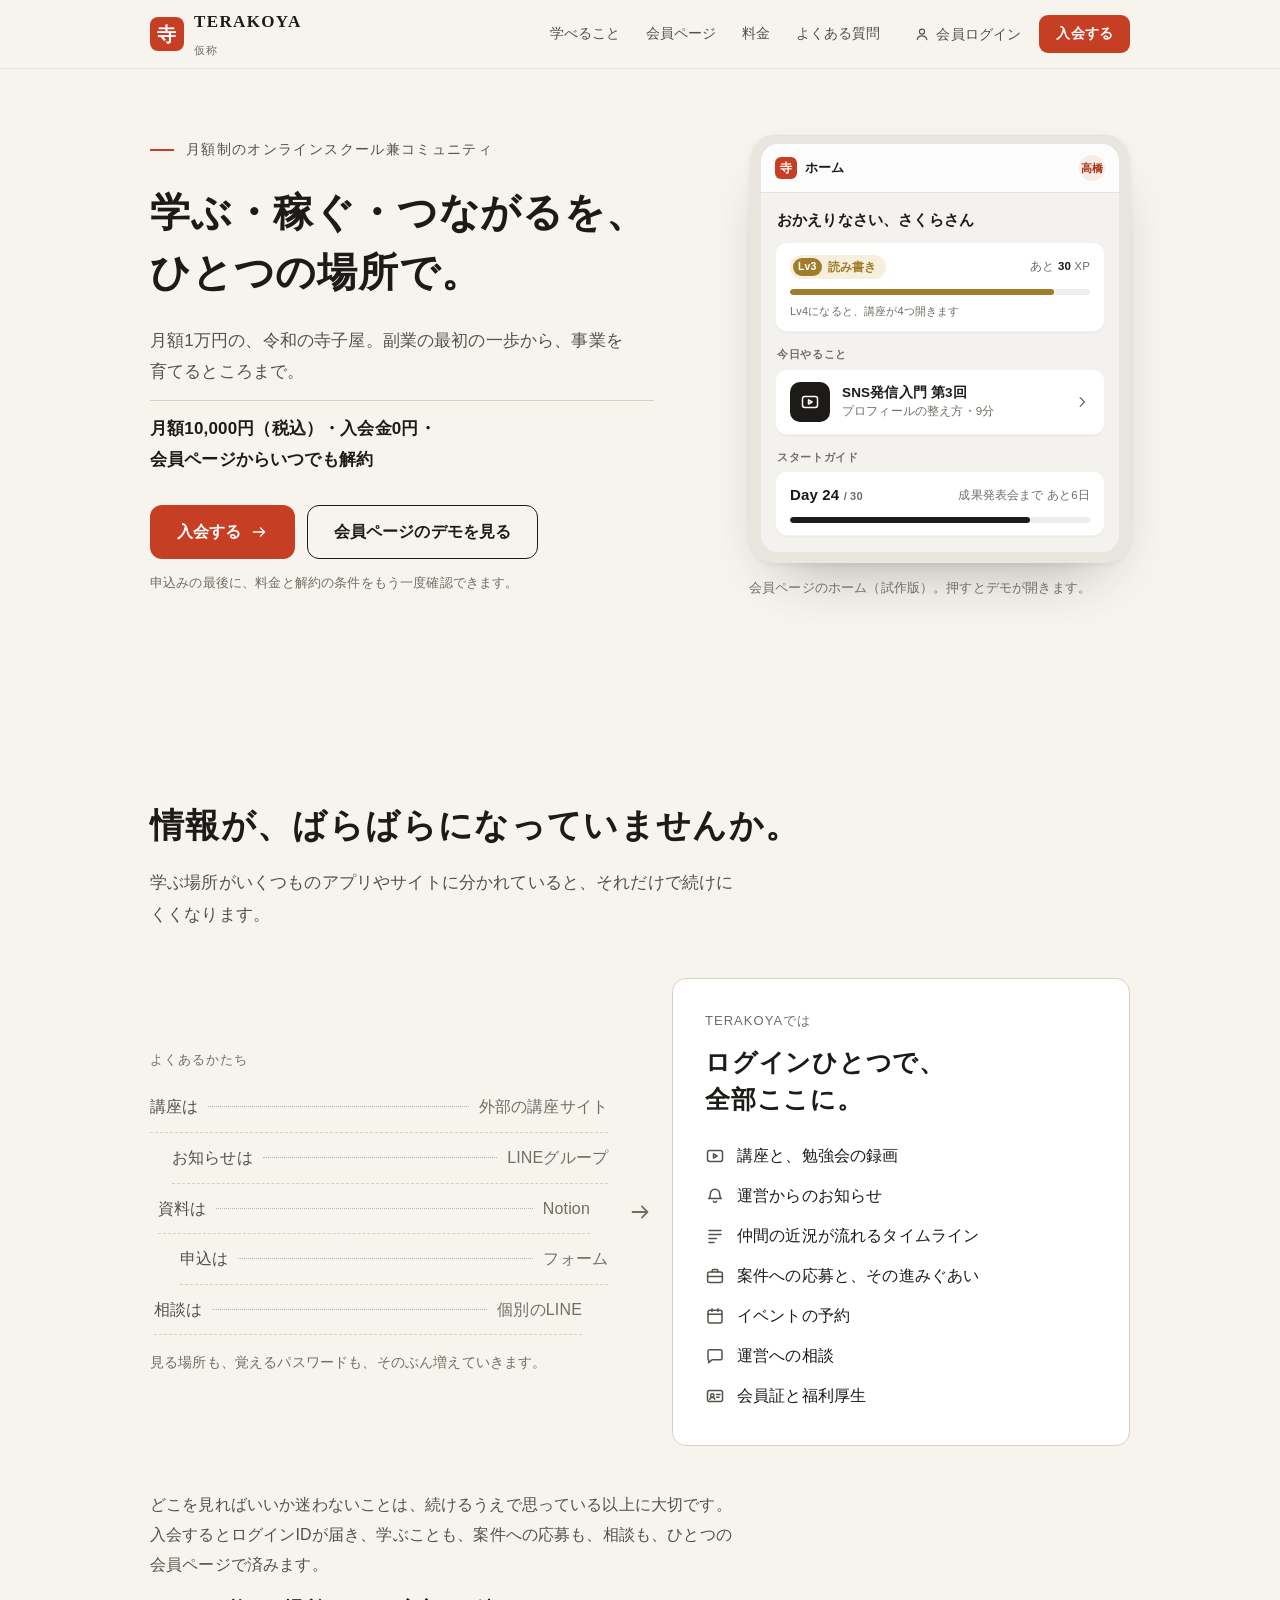
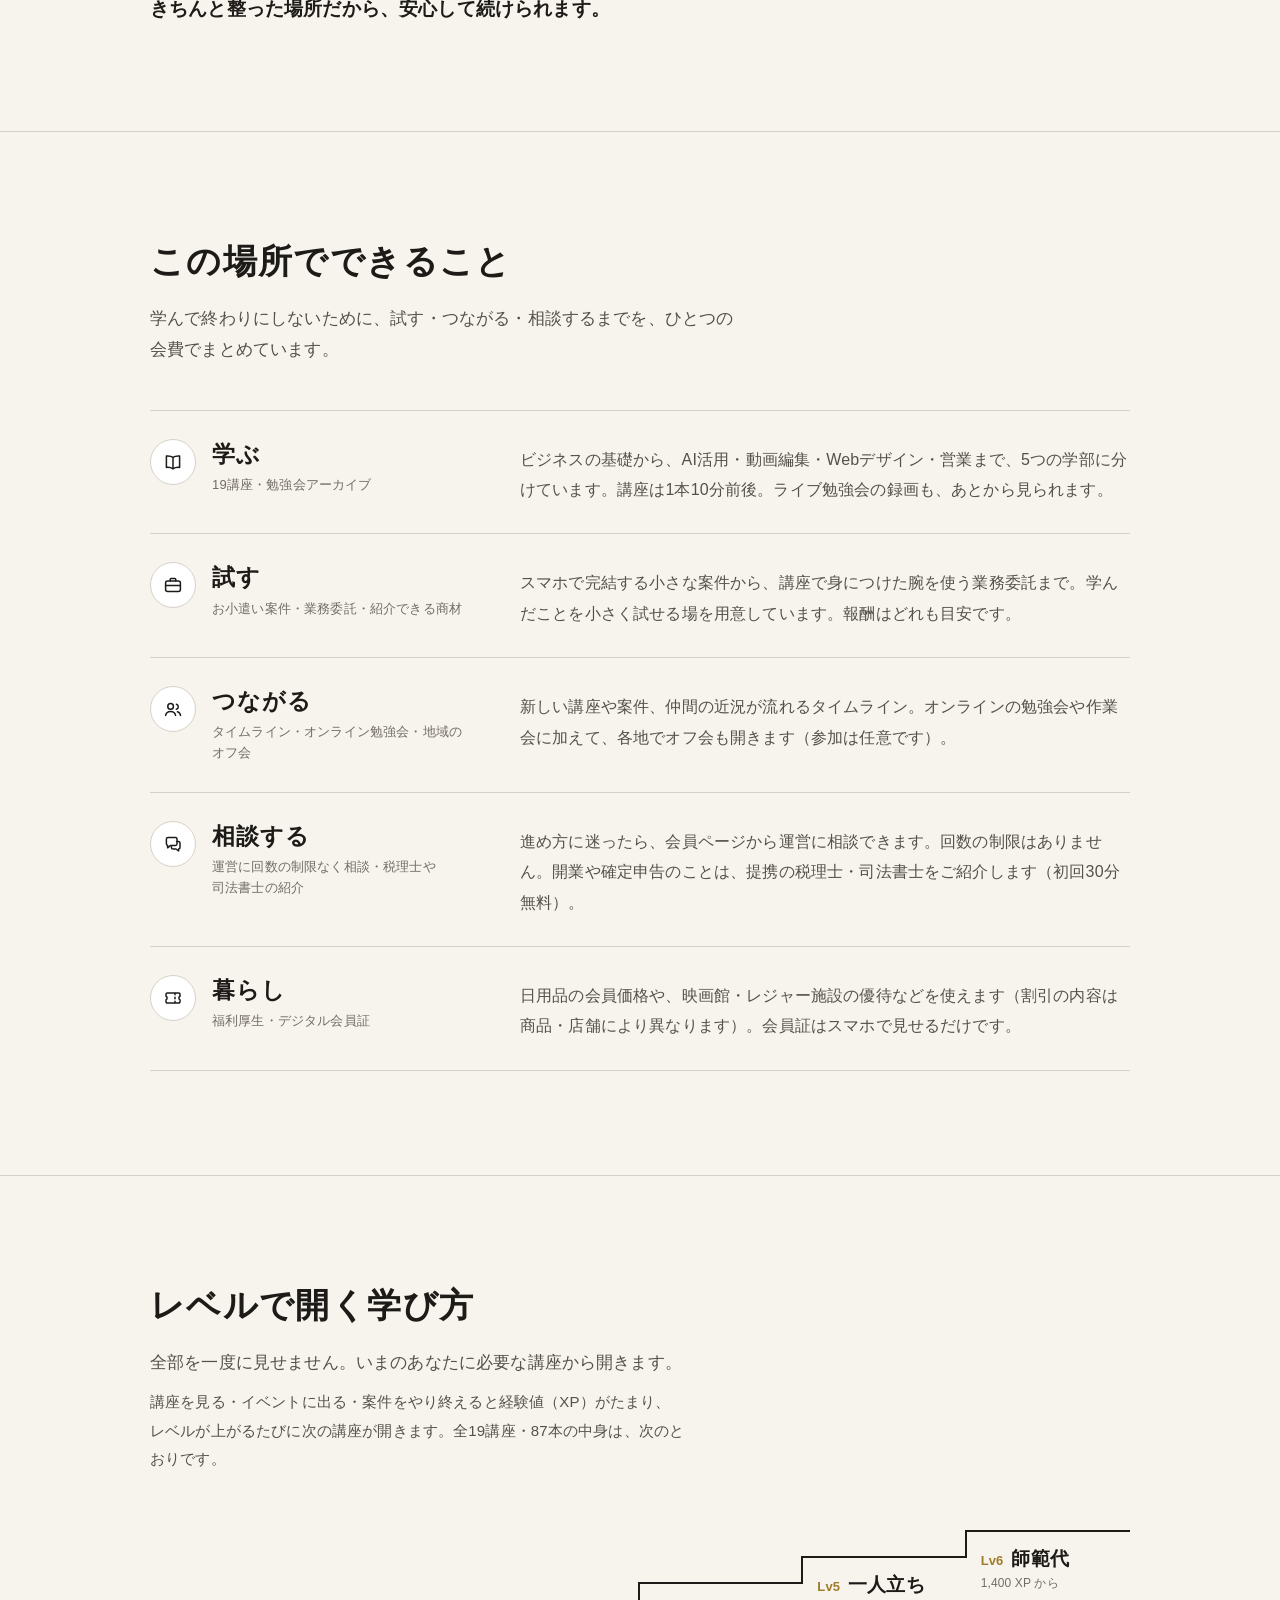
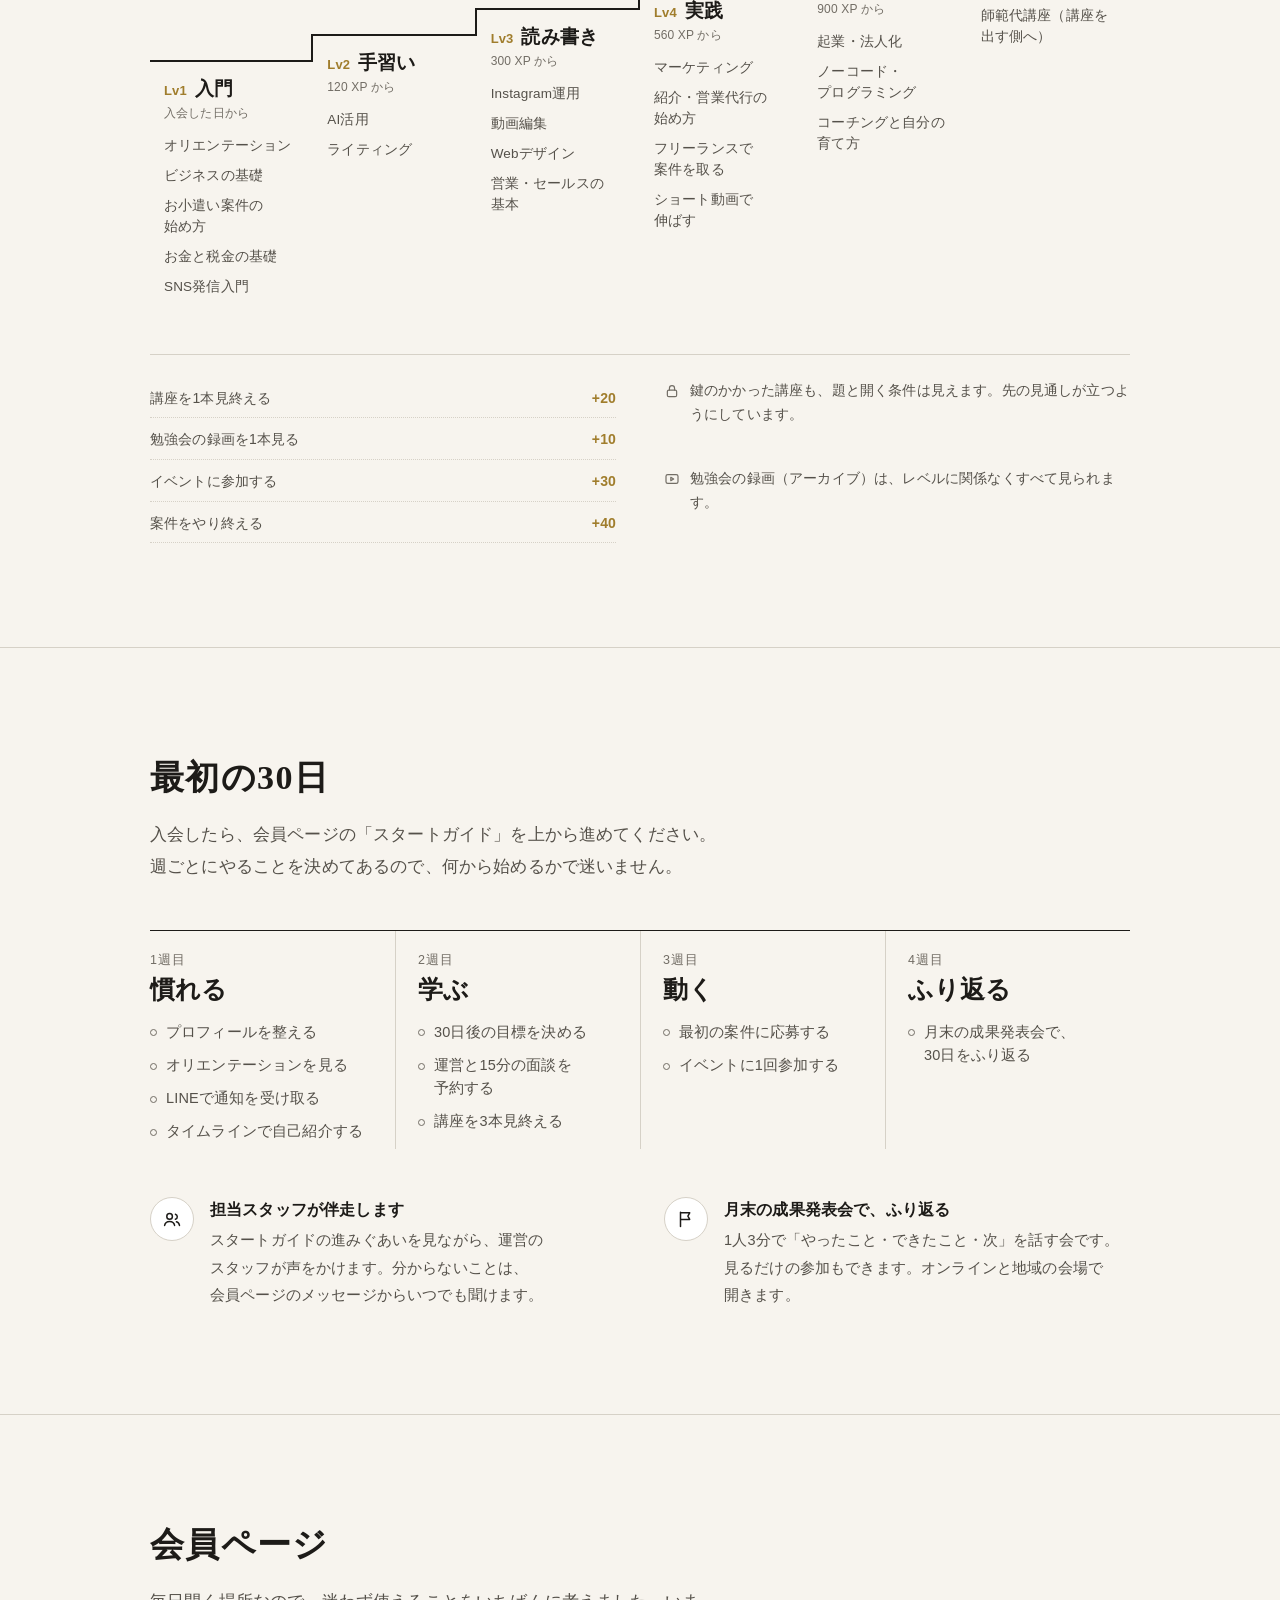
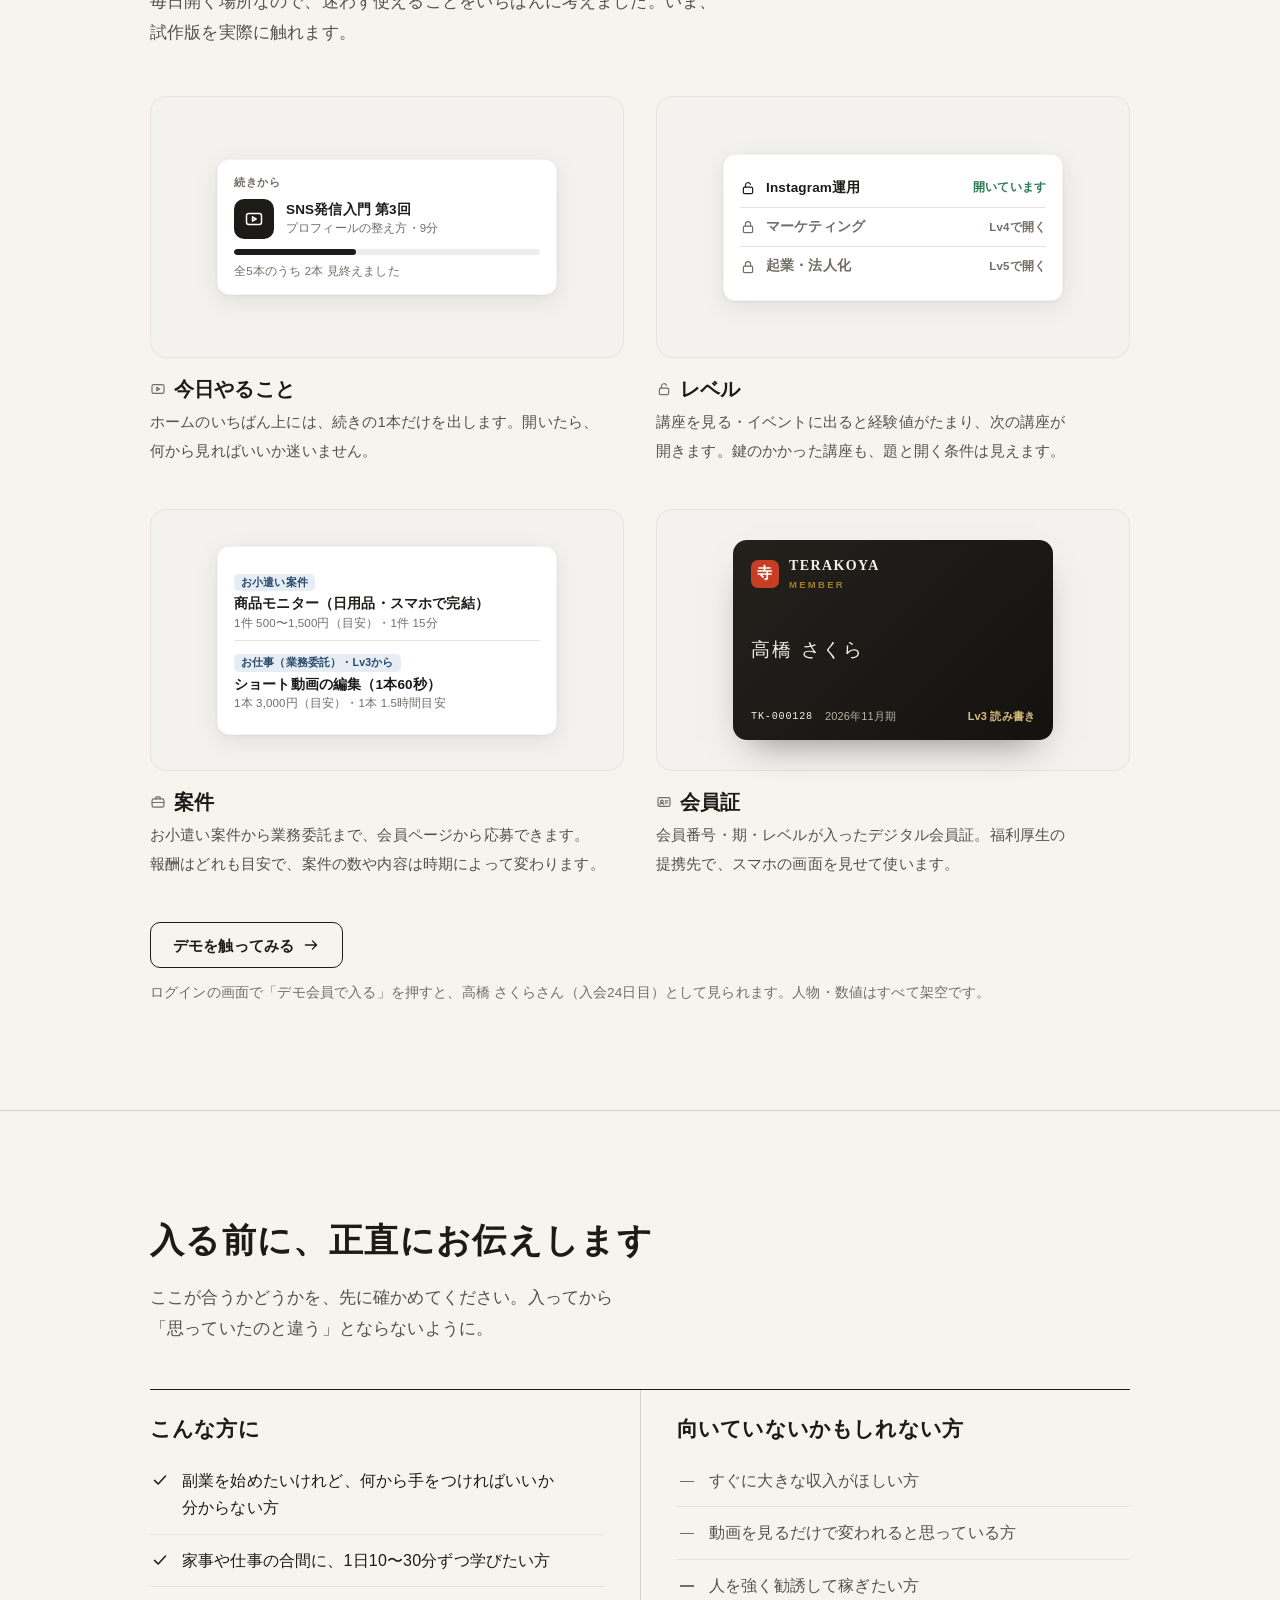
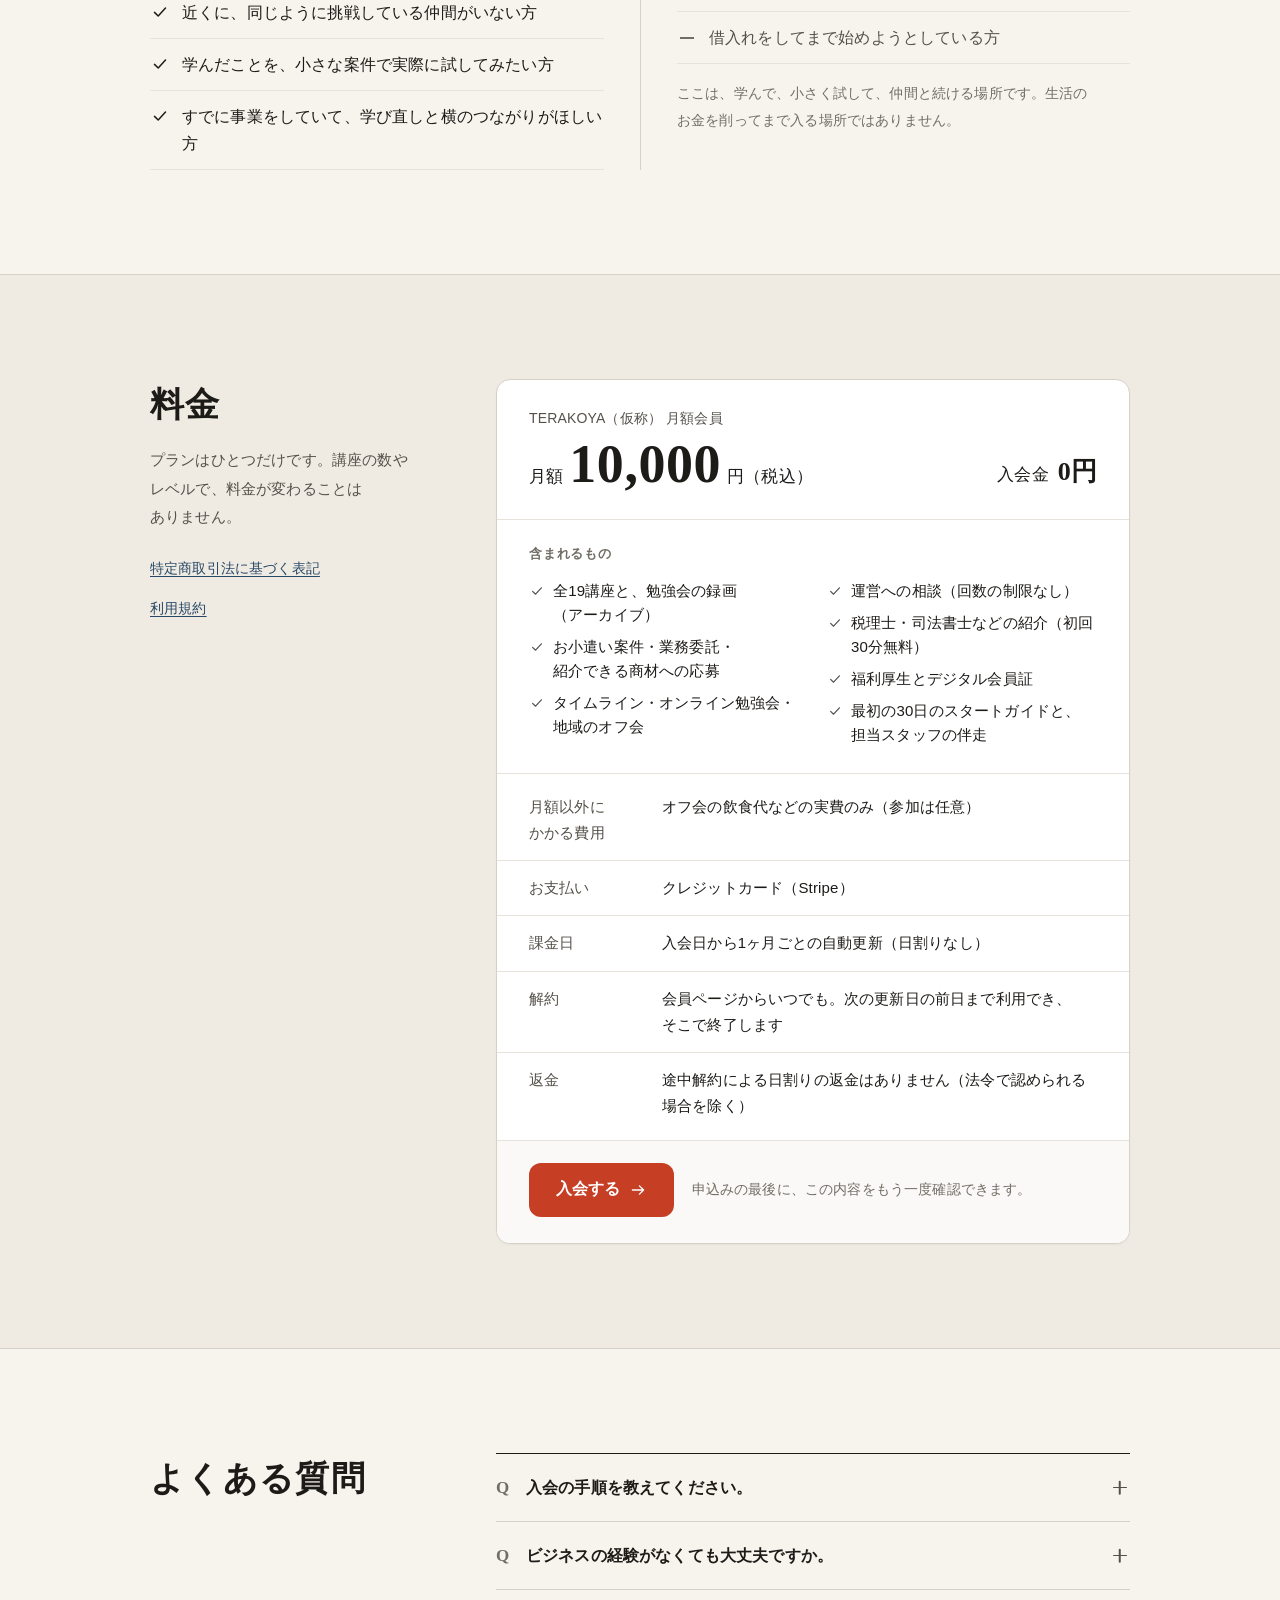
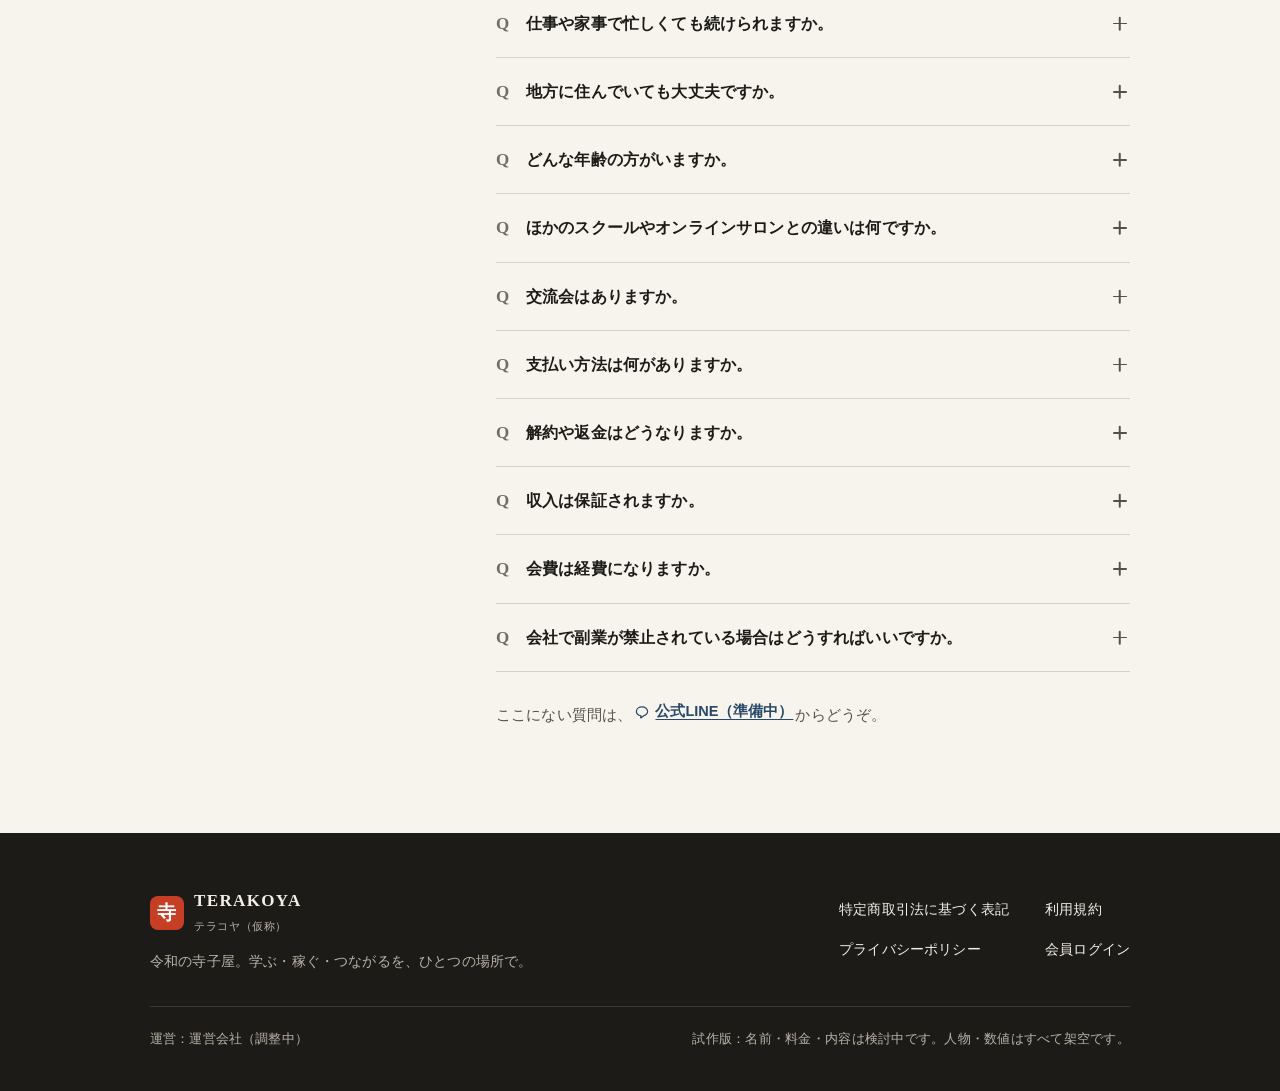
==== index.html @ 26466e77 "TERAKOYA（仮称）の公開サイトと会員ページの試作を追加 Co-Authored-By: Claude Opus 5.5 <noreply@anthropic.com>" ====
<!doctype html>
<html lang="ja">
<head>
<meta charset="utf-8">
<meta name="viewport" content="width=device-width,initial-scale=1,viewport-fit=cover">
<title>TERAKOYA（仮称）｜学ぶ・稼ぐ・つながるを、ひとつの場所で。</title>
<meta name="description" content="月額10,000円（税込）・入会金0円の、令和の寺子屋。講座・案件・イベント・運営への相談を、ひとつの会員ページで。（試作版）">
<meta name="robots" content="noindex,nofollow">
<meta name="theme-color" content="#f7f4ee">
<link rel="icon" href="assets/img/favicon.svg" type="image/svg+xml">
<link rel="stylesheet" href="assets/css/tokens.css?v=20260923180545">
<link rel="stylesheet" href="assets/css/site.css?v=20260923180545">
</head>
<body class="site">
<div id="site"></div>
<noscript><p style="padding:24px">このページを表示するには JavaScript を有効にしてください。</p></noscript>

<script src="assets/js/data.js?v=20260923180545"></script>
<script src="assets/js/ui.js?v=20260923180545"></script>
<script src="assets/js/store.js?v=20260923180545"></script>
<script src="assets/js/site.js?v=20260923180545"></script>
</body>
</html>
---- assets/css/tokens.css ----
/* ============================================================
   色・文字・角丸・影（公開サイトと会員ページで共通）
   ここを変えると全画面が変わる。
   ------------------------------------------------------------
   配色の考え方
   - 墨（--ink）と生成り（--paper）を地にして、朱（--accent）を1色だけ差す。
     寺子屋の「墨と朱筆」から取った。朱は「押せるもの」「いま進むところ」だけに使う。
   - 藍（--indigo）は情報の色。お知らせ・リンク・運営からの連絡に使う。
   - 緑（--ok）は「できた」、黄土（--warn）は「気をつけて」。この2つは意味でしか使わない。
   ============================================================ */
:root {
  /* 地 */
  --paper: #f7f4ee;        /* 公開サイトの地（生成り） */
  --bg: #f3f2ef;           /* 会員ページの地（薄い灰） */
  --surface: #ffffff;
  --surface-2: #faf9f7;

  /* 文字 */
  --ink: #1d1b18;
  --ink-2: #55514a;
  --ink-3: #726d65;       /* 白地・灰地のどちらでも 4.5:1 以上 */
  --ink-inv: #ffffff;

  /* 罫 */
  --line: #e7e3dc;
  --line-2: #d6d1c7;

  /* 差し色 */
  --accent: #c63f25;       /* 朱 */
  --accent-ink: #a8321b;   /* 朱の文字用（白地で 4.5:1 以上） */
  --accent-weak: #fbebe6;
  --indigo: #274868;       /* 藍 */
  --indigo-weak: #e7edf4;
  --ok: #2c7a53;
  --ok-weak: #e4f1ea;
  --warn: #9a6512;
  --warn-weak: #fbf0d9;
  --gold: #a07d2c;         /* レベル章・会員証の箔（線や面に使う） */
  --gold-ink: #7d6120;     /* 金の文字用（白地・淡い金地で 4.5:1 以上） */
  --gold-weak: #f6efdc;

  /* 濃色の面（会員証・公開サイトの帯） */
  --deep: #1d1b18;
  --on-deep: #f4efe6;
  --on-deep-muted: #b9b2a6;

  /* 文字 */
  --font-sans: -apple-system, BlinkMacSystemFont, "Hiragino Sans", "Hiragino Kaku Gothic ProN",
    "Noto Sans JP", "Yu Gothic UI", "YuGothic", "Meiryo", sans-serif;
  --font-serif: "Hiragino Mincho ProN", "Yu Mincho", "YuMincho", "Noto Serif JP", "BIZ UDPMincho", serif;
  --font-num: "SF Pro Display", -apple-system, "Helvetica Neue", "Segoe UI", sans-serif;
  --font-mono: ui-monospace, "SF Mono", Menlo, Consolas, monospace;

  /* 形 */
  --r-s: 8px;
  --r: 12px;
  --r-l: 16px;
  --shadow-1: 0 1px 2px rgba(29, 27, 24, .05);
  --shadow-2: 0 6px 24px rgba(29, 27, 24, .08), 0 1px 3px rgba(29, 27, 24, .06);
  --shadow-3: 0 18px 48px rgba(29, 27, 24, .18);

  --ease: cubic-bezier(.2, .7, .2, 1);
}

*, *::before, *::after { box-sizing: border-box; }
html { -webkit-text-size-adjust: 100%; text-size-adjust: 100%; }
body {
  margin: 0;
  font-family: var(--font-sans);
  color: var(--ink);
  line-height: 1.75;
  font-feature-settings: "palt" 0;
  -webkit-font-smoothing: antialiased;
}
img, svg { max-width: 100%; }
a { color: inherit; }
button, input, select, textarea { font: inherit; color: inherit; }
button { cursor: pointer; }
h1, h2, h3, h4, p, ul, ol, figure { margin: 0; }
ul, ol { padding: 0; list-style: none; }
table { border-collapse: collapse; }
:focus-visible { outline: 2px solid var(--accent); outline-offset: 2px; border-radius: 4px; }

.num { font-family: var(--font-num); font-variant-numeric: tabular-nums; letter-spacing: .01em; }
.mono { font-family: var(--font-mono); font-size: .92em; }
.serif { font-family: var(--font-serif); }
.sr-only { position: absolute; width: 1px; height: 1px; overflow: hidden; clip: rect(0 0 0 0); white-space: nowrap; }

/* 線だけの記号（ui.js の icon()） */
.ico { width: 20px; height: 20px; flex: none; display: inline-block; vertical-align: middle; }
.ico-s { width: 16px; height: 16px; }
.ico-l { width: 24px; height: 24px; }

/* 試作版の注記（全画面共通・本番では外す） */
.proto-note {
  font-size: 11px; letter-spacing: .04em; color: var(--ink-3);
}

/* ---------- 公開サイトと会員ページの両方で使う部品 ---------- */
/* 屋号の判子（ui.js の brandmark()） */
.brandmark { display: inline-flex; align-items: center; gap: 10px; color: var(--ink); }
.brandmark__seal {
  width: 34px; height: 34px; border-radius: 8px; background: var(--accent); color: #fff;
  display: grid; place-items: center; font-family: var(--font-serif); font-size: 19px; font-weight: 700;
  flex: none;
}
.brandmark__name { font-family: var(--font-serif); font-size: 17px; font-weight: 700; letter-spacing: .08em; line-height: 1.1; }
.brandmark__sub { display: block; font-family: var(--font-sans); font-size: 10.5px; font-weight: 500; letter-spacing: .06em; color: var(--ink-3); margin-top: 3px; }

/* 一言の知らせ（ui.js の toast()）。幅は画面いっぱいまで使い、短い文は真ん中に */
#toast { position: fixed; left: 16px; right: 16px; bottom: 28px; z-index: 200; display: flex; flex-direction: column; gap: 8px; align-items: center; pointer-events: none; }
.toast { background: var(--ink); color: #fff; padding: 11px 18px; border-radius: 12px; font-size: 14px; font-weight: 600; line-height: 1.6; box-shadow: 0 6px 24px rgba(29, 27, 24, .18); max-width: 520px; text-align: center; animation: toastin .25s cubic-bezier(.2, .7, .2, 1); }
.toast.is-ok::before { content: "✓ "; color: #8fd6ae; }
@keyframes toastin { from { opacity: 0; transform: translateY(8px); } }
---- assets/css/site.css ----
/* ============================================================
   公開サイト（読んでもらう「紙の資料」）
   ------------------------------------------------------------
   - 生成りの地に墨の文字。見出しは明朝、本文はゴシック。区切りは罫線と余白。
   - 朱は「入会する」と、ごく小さな印だけ。
   - 会員ページの部品（app.css）は読み込まない。ここは body.site と .site-* で閉じる。
   ============================================================ */

body.site {
  /* 公開サイトだけで使う色（tokens.css にない中間の色は、ここに名前を付けて持つ） */
  --site-paper-2: #f0ebe2;                    /* 料金の区切りだけ、少し濃い紙にする */
  --site-head-bg: rgba(247, 244, 238, .94);   /* 貼り付くヘッダー（--paper を少し透かす） */
  --site-wash: rgba(29, 27, 24, .05);         /* 押せるものに触れたときの薄い墨 */
  --site-frame: #e9e6e0;                      /* 会員ページの見本の外枠 */
  --site-ink-hover: #000;
  --site-placeholder: #b3ada3;
  --site-err-bg: #fffaf8;
  --site-card-1: #24211d;                     /* 会員証の見本（--deep の濃淡） */
  --site-card-2: #14120f;
  --site-gold-on-deep: #d9bf7f;
  --site-ok-on-deep: #8fd6ae;
  background: var(--paper); color: var(--ink);
  font-size: 16px; line-height: 1.9; letter-spacing: .01em;
}
body.site ::selection { background: var(--accent-weak); color: var(--ink); }
.site-main:focus { outline: none; }
.site-wrap { max-width: 1028px; margin: 0 auto; padding: 0 24px; }
.site-nb { display: inline-block; }
.site-h1, .site-h2, .site-sec__lead, .site-hero__lead, .site-pillar__sub, .site-step__list li, .site-week__list li,
.site-plan__inc li, .site-fig__txt, .site-fit__list li, .site-faq__s, .site-ba__big, .site-duo__txt, .site-why__close,
.site-join__lead, .site-doc__ttl, .site-hero__fine, .site-kv th, .site-kv td, .site-join__plan span, .site-join__notice,
.site-duo__ttl, .site-plan__foot p, .site-portal__foot p, .site-fit__note, .site-join__ttl, .site-idbox__mail span,
.site-refbar span { word-break: auto-phrase; overflow-wrap: anywhere; }
@media (max-width: 640px) {
  body.site { font-size: 15px; }
  .site-wrap { padding: 0 20px; }
}

/* 屋号の判子と一言の知らせ（toast）は tokens.css にある */

/* ---------- ボタンとリンク ---------- */
.site-btn {
  display: inline-flex; align-items: center; justify-content: center; gap: 8px;
  min-height: 46px; padding: 0 22px; border-radius: 10px; border: 1px solid transparent;
  font-size: 15px; font-weight: 700; line-height: 1.4; text-decoration: none; white-space: nowrap;
  transition: background .15s, border-color .15s, color .15s;
}
.site-btn:active { transform: translateY(1px); }
.site-btn--primary { background: var(--accent); color: var(--ink-inv); }
.site-btn--primary:hover { background: var(--accent-ink); }
.site-btn--ink { background: var(--ink); color: var(--ink-inv); }
.site-btn--ink:hover { background: var(--site-ink-hover); }
.site-btn--ghost { background: transparent; border-color: var(--ink); color: var(--ink); }
.site-btn--ghost:hover { background: var(--site-wash); }
.site-btn--s { min-height: 38px; padding: 0 16px; font-size: 14px; border-radius: 9px; }
.site-btn--l { min-height: 54px; padding: 0 26px; font-size: 16px; border-radius: 12px; }
.site-btn--block { width: 100%; }
.site-btn--wrap { white-space: normal; text-align: center; padding-top: 12px; padding-bottom: 12px; }
/* 確定ボタン：狭い画面では括弧の前で改行し、括弧の中を少し小さく */
.site-btn--confirm { flex-wrap: wrap; column-gap: 0; row-gap: 0; }
.site-btn__sub { display: inline-block; }
@media (max-width: 640px) { .site-btn--confirm .site-btn__sub { display: block; width: 100%; font-size: 13.5px; font-weight: 600; } }
.site-btn[disabled] { opacity: .8; cursor: progress; }
.site-btn .ico { width: 18px; height: 18px; }
.site-link { color: var(--indigo); text-decoration: underline; text-underline-offset: 3px; text-decoration-thickness: 1px; }
.site-link:hover { text-decoration-thickness: 2px; }
.site-textbtn {
  display: inline-flex; align-items: center; gap: 5px; border: 0; background: none; padding: 2px 2px;
  color: var(--indigo); font-size: inherit; font-weight: 600; text-decoration: underline; text-underline-offset: 3px; text-decoration-thickness: 1px;
}
.site-textbtn:hover { text-decoration-thickness: 2px; }

/* ---------- ヘッダー ---------- */
.site-head {
  position: sticky; top: 0; z-index: 50;
  background: var(--site-head-bg); border-bottom: 1px solid var(--line);
  -webkit-backdrop-filter: saturate(1.2) blur(10px); backdrop-filter: saturate(1.2) blur(10px);
}
.site-head__in { display: flex; align-items: center; gap: 16px; height: 68px; }
.site-head__brand { text-decoration: none; flex: none; }
.site-nav { display: flex; gap: 2px; margin-left: auto; }
.site-nav button {
  border: 0; background: none; padding: 8px 12px; border-radius: 8px;
  font-size: 14px; color: var(--ink-2); line-height: 1.4;
}
.site-nav button:hover { color: var(--ink); background: var(--site-wash); }
.site-head__act { display: flex; align-items: center; gap: 12px; }
/* 申込みの画面では、ページの中の朱のボタンと並ばないよう隠す */
body.site[data-route="join"] .site-head__cta { display: none; }
.site-head__login {
  display: inline-flex; align-items: center; gap: 6px; padding: 8px 6px;
  font-size: 14px; color: var(--ink-2); text-decoration: none;
}
.site-head__login:hover { color: var(--ink); text-decoration: underline; text-underline-offset: 3px; }
.site-head__menu {
  display: none; width: 40px; height: 40px; border: 0; border-radius: 10px; background: none;
  place-items: center; color: var(--ink);
}
.site-head__menu:hover { background: var(--site-wash); }
.site-menu { border-top: 1px solid var(--line); background: var(--paper); }
.site-menu__nav { display: grid; padding: 6px 0 14px; }
.site-menu__nav button, .site-menu__nav a {
  display: flex; align-items: center; justify-content: space-between; gap: 12px;
  padding: 14px 2px; border: 0; border-bottom: 1px solid var(--line); background: none;
  font-size: 15px; font-weight: 600; color: var(--ink); text-decoration: none; text-align: left;
}
.site-menu__nav a span { display: inline-flex; align-items: center; gap: 8px; }
.site-menu__nav .chev { width: 16px; height: 16px; color: var(--ink-3); }
@media (max-width: 900px) {
  .site-nav, .site-head__login { display: none; }
  .site-head__act { margin-left: auto; gap: 4px; }
  .site-head__menu { display: inline-grid; }
  .site-head__in { height: 58px; }
}
@media (min-width: 901px) { .site-menu { display: none !important; } }
/* 幅の狭い端末（320px 前後）でもヘッダーを1行に収める */
@media (max-width: 360px) {
  .site-head__in { gap: 8px; }
  .site-head .site-btn--s { padding: 0 12px; }
  body.site .site-head .brandmark { gap: 8px; }
}

/* 紹介リンクから来た人への控えめな知らせ */
.site-refbar { background: var(--indigo-weak); color: var(--indigo); font-size: 13.5px; line-height: 1.6; }
.site-refbar .site-wrap { display: flex; align-items: center; gap: 8px; padding-top: 9px; padding-bottom: 9px; }
.site-refbar b { font-weight: 700; }
@media (max-width: 640px) { .site-refbar { font-size: 12.5px; } .site-refbar .site-wrap { gap: 6px; } }

/* ---------- 区切り（章） ---------- */
.site-sec { padding: 104px 0; scroll-margin-top: 68px; }
.site-sec + .site-sec { border-top: 1px solid var(--line-2); }
.site-sec--desk { background: var(--site-paper-2); }
.site-h2 {
  font-family: var(--font-serif); font-weight: 600; font-size: clamp(23px, 5.4vw, 34px);
  line-height: 1.5; letter-spacing: .04em;
}
.site-sec__lead { margin-top: 16px; max-width: 36em; color: var(--ink-2); font-size: 16.5px; }
.site-sec__lead--2 { margin-top: 10px; font-size: 15px; }
@media (max-width: 900px) { .site-sec { scroll-margin-top: 58px; } }
@media (max-width: 640px) {
  .site-sec { padding: 68px 0; }
  .site-sec__lead { font-size: 15.5px; }
  .site-sec__lead--2 { font-size: 14.5px; }
}

/* 見出しを左、中身を右に置く区切り（料金・よくある質問） */
.site-split { display: grid; grid-template-columns: minmax(0, 290px) minmax(0, 1fr); gap: 56px; align-items: start; }
.site-split__head { position: sticky; top: 100px; }
.site-split__head .site-sec__lead { font-size: 15px; }
.site-split__links { display: flex; flex-direction: column; align-items: flex-start; gap: 0; margin-top: 16px; font-size: 14px; }
.site-split__links a, .site-doc__others a { display: inline-flex; align-items: center; min-height: 40px; }
@media (max-width: 860px) {
  .site-split { grid-template-columns: minmax(0, 1fr); gap: 28px; }
  .site-split__head { position: static; }
  .site-split__links { flex-direction: row; flex-wrap: wrap; gap: 0 18px; margin-top: 8px; }
}

/* ---------- 最初の画面 ---------- */
.site-hero { padding: 64px 0 96px; }
.site-hero__grid { display: grid; grid-template-columns: minmax(0, 1.2fr) minmax(0, 1fr); gap: 56px; align-items: center; }
.site-hero__eyebrow { display: flex; align-items: center; gap: 12px; font-size: 13.5px; letter-spacing: .1em; color: var(--ink-2); }
.site-hero__eyebrow::before { content: ""; width: 24px; height: 2px; background: var(--accent); flex: none; }
.site-h1 {
  margin-top: 20px; font-family: var(--font-serif); font-weight: 600;
  font-size: clamp(22px, 6.8vw, 40px); line-height: 1.5; letter-spacing: .02em;
}
.site-hero__lead, .site-hero__cond { font-size: 17px; line-height: 1.85; max-width: 31em; }
.site-hero__lead { margin-top: 22px; color: var(--ink-2); }
.site-hero__cond { margin-top: 12px; color: var(--ink); font-weight: 600; padding-top: 12px; border-top: 1px solid var(--line-2); }
.site-hero__cta { display: flex; flex-wrap: wrap; gap: 12px; margin-top: 30px; }
.site-hero__fine { margin-top: 12px; font-size: 13px; color: var(--ink-3); }
.site-hero__fig { margin: 0; }
.site-hero__fig figcaption { margin-top: 14px; font-size: 12.5px; color: var(--ink-3); text-align: center; }
@media (min-width: 901px) and (max-width: 1100px) { .site-h1 { font-size: 3.9vw; } }
@media (max-width: 900px) {
  .site-hero { padding: 40px 0 72px; }
  .site-hero__grid { grid-template-columns: minmax(0, 1fr); gap: 48px; }
  .site-hero__fig { max-width: 380px; width: 100%; margin: 0 auto; }
}
@media (max-width: 640px) {
  .site-hero__lead, .site-hero__cond { font-size: 15.5px; }
  .site-hero__cta .site-btn { flex: 1 1 auto; }
}

/* 会員ページのホームの見本（画像ではなく部品で組む） */
.site-mock {
  display: block; max-width: 380px; margin-left: auto; padding: 10px; border-radius: 26px;
  background: var(--site-frame); color: var(--ink); text-decoration: none;
  box-shadow: inset 0 1px 0 rgba(255, 255, 255, .7), 0 30px 60px -32px rgba(29, 27, 24, .4), 0 2px 6px rgba(29, 27, 24, .06);
}
.site-mock:focus-visible { outline-offset: 4px; border-radius: 26px; }
.site-mock__screen { background: var(--bg); border-radius: 18px; overflow: hidden; border: 1px solid rgba(29, 27, 24, .06); }
.site-mock__top {
  display: flex; align-items: center; gap: 8px; padding: 11px 14px;
  background: rgba(255, 255, 255, .8); border-bottom: 1px solid var(--line);
  font-size: 13px; font-weight: 700; line-height: 1.4;
}
.site-mock__seal { width: 22px; height: 22px; border-radius: 6px; background: var(--accent); color: var(--ink-inv); display: grid; place-items: center; font-family: var(--font-serif); font-size: 12px; }
.site-mock__av { margin-left: auto; width: 26px; height: 26px; border-radius: 50%; background: var(--accent-weak); color: var(--accent-ink); display: grid; place-items: center; font-size: 10.5px; }
.site-mock__body { display: grid; gap: 10px; padding: 14px 14px 16px; line-height: 1.5; }
.site-mock__hello { font-size: 15px; font-weight: 800; margin: 2px 2px 0; }
.site-mock__card { background: var(--surface); border-radius: 12px; padding: 12px 14px; border: 1px solid rgba(29, 27, 24, .05); box-shadow: var(--shadow-1); }
.site-mock__row { display: flex; align-items: center; justify-content: space-between; gap: 8px; font-size: 11.5px; color: var(--ink-3); }
.site-mock__row b { color: var(--ink); }
.site-mock__lv { display: inline-flex; align-items: center; gap: 6px; height: 24px; padding: 0 10px 0 3px; border-radius: 12px; background: var(--gold-weak); color: var(--gold); font-size: 12px; font-weight: 800; }
.site-mock__lv b { display: inline-grid; place-items: center; min-width: 20px; height: 18px; padding: 0 5px; border-radius: 9px; background: var(--gold); color: var(--ink-inv); font-size: 10.5px; font-family: var(--font-num); }
.site-mock__meter, .site-ui__meter { height: 6px; border-radius: 3px; background: rgba(29, 27, 24, .08); overflow: hidden; margin-top: 10px; }
.site-mock__meter i, .site-ui__meter i { display: block; width: 0; height: 100%; border-radius: 3px; background: var(--gold); transition: width 1.1s var(--ease); }
.site-mock__meter--ink i, .site-ui__meter i { background: var(--ink); }
.site-mock__hint { margin-top: 8px; font-size: 11px; color: var(--ink-3); }
.site-mock__k { font-size: 11px; font-weight: 700; color: var(--ink-3); letter-spacing: .06em; margin: 4px 2px -4px; }
.site-mock__today { display: flex; align-items: center; gap: 12px; }
.site-mock__today .chev { width: 16px; height: 16px; color: var(--ink-3); margin-left: auto; }
.site-mock__play, .site-ui__play { width: 40px; height: 40px; border-radius: 10px; background: var(--ink); color: var(--ink-inv); display: grid; place-items: center; flex: none; }
.site-mock__t, .site-ui__t { min-width: 0; }
.site-mock__t b, .site-ui__t b { display: block; font-size: 13.5px; }
.site-mock__t small, .site-ui__t small { display: block; font-size: 11.5px; color: var(--ink-3); }
.site-mock__day { font-family: var(--font-num); font-size: 15px; }
.site-mock__day small { font-size: 11px; color: var(--ink-3); font-weight: 600; }

/* ---------- 情報がばらばら → ひとつに ---------- */
.site-ba { display: grid; grid-template-columns: minmax(0, 1fr) 64px minmax(0, 1fr); align-items: center; margin-top: 48px; }
.site-ba__k { font-size: 13px; letter-spacing: .08em; color: var(--ink-3); margin-bottom: 10px; }
.site-ba__list li {
  display: flex; align-items: baseline; gap: 10px; padding: 12px 0; border-bottom: 1px dashed var(--line-2);
  color: var(--ink-2); line-height: 1.6;
}
.site-ba__list li b { font-weight: 500; flex: none; }
.site-ba__list li i { flex: 1; min-width: 16px; border-bottom: 1px dotted var(--ink-3); opacity: .45; transform: translateY(-5px); }
.site-ba__list li span { color: var(--ink-3); flex: none; }
/* 少しずつずらして「散らばっている」感じを出す（広い画面だけ） */
@media (min-width: 761px) {
  .site-ba__list li:nth-child(2) { margin-left: 22px; }
  .site-ba__list li:nth-child(3) { margin-left: 8px; margin-right: 18px; }
  .site-ba__list li:nth-child(4) { margin-left: 30px; }
  .site-ba__list li:nth-child(5) { margin-left: 4px; margin-right: 26px; }
}
.site-ba__note { margin-top: 14px; font-size: 14px; color: var(--ink-3); }
.site-ba__arrow { display: grid; place-items: center; color: var(--ink-3); }
.site-ba__after { background: var(--surface); border: 1px solid var(--line-2); border-radius: 14px; padding: 30px 32px; }
.site-ba__big { font-family: var(--font-serif); font-size: 25px; font-weight: 600; line-height: 1.5; letter-spacing: .03em; }
.site-ba__have { margin-top: 18px; display: grid; gap: 2px; }
.site-ba__have li { display: flex; align-items: center; gap: 12px; padding: 7px 0; line-height: 1.5; }
.site-ba__have .ico { color: var(--ink-2); }
.site-why__close { margin-top: 44px; max-width: 40em; color: var(--ink-2); }
.site-why__close b { display: block; margin-top: 10px; color: var(--ink); font-family: var(--font-serif); font-size: 19px; font-weight: 600; }
@media (max-width: 760px) {
  .site-ba { grid-template-columns: minmax(0, 1fr); margin-top: 32px; }
  .site-ba__arrow { transform: rotate(90deg); padding: 18px 0; }
  .site-ba__after { padding: 24px 20px; }
  .site-ba__big { font-size: 22px; }
  .site-why__close { margin-top: 32px; }
}

/* ---------- できること（罫で区切った定義の並び） ---------- */
.site-pillars { margin: 44px 0 0; border-bottom: 1px solid var(--line-2); }
.site-pillar { display: grid; grid-template-columns: minmax(0, 330px) minmax(0, 1fr); gap: 8px 40px; padding: 28px 0; border-top: 1px solid var(--line-2); }
.site-pillar dt { display: flex; align-items: flex-start; gap: 16px; }
.site-pillar__ico { width: 46px; height: 46px; border-radius: 50%; border: 1px solid var(--line-2); background: var(--surface); display: grid; place-items: center; flex: none; color: var(--ink); }
.site-pillar__k { display: block; font-family: var(--font-serif); font-size: 23px; font-weight: 600; line-height: 1.4; letter-spacing: .04em; }
.site-pillar__sub { display: block; margin-top: 4px; font-size: 13px; line-height: 1.6; color: var(--ink-3); }
.site-pillar dd { margin: 0; padding-top: 6px; color: var(--ink-2); }
@media (max-width: 760px) {
  .site-pillars { margin-top: 32px; }
  .site-pillar { grid-template-columns: minmax(0, 1fr); padding: 22px 0; }
  .site-pillar dd { padding-top: 4px; padding-left: 62px; }
}
@media (max-width: 400px) { .site-pillar dd { padding-left: 0; } }

/* ---------- レベルの階段 ---------- */
.site-ladder { --n: 6; display: grid; grid-template-columns: repeat(var(--n), minmax(0, 1fr)); margin-top: 56px; }
.site-step { position: relative; margin-top: calc((var(--n) - 1 - var(--i)) * 26px); border-top: 2px solid var(--ink); padding: 14px 16px 0 14px; }
.site-step + .site-step::before { content: ""; position: absolute; left: -2px; top: -2px; width: 2px; height: 28px; background: var(--ink); }
.site-step:last-child { padding-right: 0; }
.site-step__lv { display: flex; align-items: baseline; gap: 8px; line-height: 1.4; }
.site-step__lv .num { font-size: 13px; font-weight: 800; color: var(--gold); }
.site-step__lv b { font-family: var(--font-serif); font-size: 19px; font-weight: 600; }
.site-step__xp { margin-top: 2px; font-size: 12px; color: var(--ink-3); line-height: 1.5; }
.site-step__list { margin-top: 14px; font-size: 13.5px; line-height: 1.55; color: var(--ink-2); }
.site-step__list li + li { margin-top: 9px; }
.site-levels__foot { display: grid; grid-template-columns: minmax(0, 1fr) minmax(0, 1fr); gap: 24px 48px; margin-top: 56px; padding-top: 24px; border-top: 1px solid var(--line-2); }
.site-earn { display: grid; gap: 2px; font-size: 14px; }
.site-earn li { display: flex; justify-content: space-between; gap: 12px; padding: 6px 0; border-bottom: 1px dotted var(--line-2); color: var(--ink-2); }
.site-earn b { color: var(--gold); font-weight: 800; }
.site-levels__notes { display: grid; gap: 12px; font-size: 14px; color: var(--ink-2); line-height: 1.7; }
.site-levels__notes li { display: flex; gap: 10px; }
.site-levels__notes .ico { margin-top: 4px; color: var(--ink-3); }
@media (max-width: 900px) {
  .site-ladder { grid-template-columns: minmax(0, 1fr); margin-top: 36px; margin-left: 6px; }
  .site-step { margin-top: 0; border-top: 0; border-left: 2px solid var(--ink); padding: 0 0 26px 22px; }
  .site-step:last-child { padding-bottom: 4px; border-left-color: transparent; }
  .site-step + .site-step::before { display: none; }
  .site-step::after { content: ""; position: absolute; left: -8px; top: 5px; width: 14px; height: 14px; border-radius: 50%; background: var(--paper); border: 2px solid var(--ink); }
  .site-step__lv { margin-top: -2px; }
  .site-step__list { margin-top: 6px; font-size: 14px; }
  .site-step__list li { display: inline; }
  .site-step__list li + li::before { content: "、"; }
  .site-levels__foot { grid-template-columns: minmax(0, 1fr); margin-top: 36px; }
}

/* ---------- 最初の30日 ---------- */
.site-weeks { display: grid; grid-template-columns: repeat(4, minmax(0, 1fr)); margin-top: 48px; border-top: 1px solid var(--ink); }
.site-week { padding: 20px 22px 6px; border-left: 1px solid var(--line-2); }
.site-week:first-child { border-left: 0; padding-left: 0; }
.site-week__no { font-size: 12.5px; letter-spacing: .08em; color: var(--ink-3); line-height: 1.5; }
.site-week__ttl { font-family: var(--font-serif); font-size: 25px; font-weight: 600; line-height: 1.4; margin-top: 2px; }
.site-week__list { margin-top: 14px; font-size: 14.5px; line-height: 1.6; color: var(--ink-2); }
.site-week__list li { position: relative; padding-left: 16px; }
.site-week__list li + li { margin-top: 10px; }
.site-week__list li::before { content: ""; position: absolute; left: 0; top: .6em; width: 7px; height: 7px; border-radius: 50%; border: 1px solid var(--ink-3); }
.site-duo { display: grid; grid-template-columns: minmax(0, 1fr) minmax(0, 1fr); gap: 24px 48px; margin-top: 48px; }
.site-duo__item { display: flex; gap: 16px; }
.site-duo__ico { width: 44px; height: 44px; border-radius: 50%; background: var(--surface); border: 1px solid var(--line-2); display: grid; place-items: center; flex: none; }
.site-duo__ttl { font-weight: 700; line-height: 1.6; }
.site-duo__txt { margin-top: 4px; font-size: 14.5px; color: var(--ink-2); }
@media (max-width: 760px) {
  .site-weeks { grid-template-columns: minmax(0, 1fr); margin-top: 32px; }
  .site-week { display: grid; grid-template-columns: 96px minmax(0, 1fr); gap: 12px; padding: 18px 0; border-left: 0; }
  .site-week__ttl { white-space: nowrap; }
  .site-week + .site-week { border-top: 1px solid var(--line-2); }
  .site-week__ttl { font-size: 21px; }
  .site-week__list { margin-top: 4px; }
  .site-duo { grid-template-columns: minmax(0, 1fr); margin-top: 32px; }
}

/* ---------- 会員ページの見本 ---------- */
.site-figs { display: grid; grid-template-columns: repeat(2, minmax(0, 1fr)); gap: 44px 32px; margin-top: 48px; }
.site-fig { margin: 0; }
.site-fig__stage {
  display: grid; place-items: center; min-height: 262px; padding: 28px;
  background: var(--bg); border: 1px solid var(--line); border-radius: 16px;
  color: var(--ink); text-decoration: none; transition: border-color .15s;
}
/* 押すとデモが開く。浮かせたり光らせたりはせず、枠の色だけ変える */
.site-fig__stage:hover { border-color: var(--line-2); }
.site-fig__stage:focus-visible { outline-offset: 3px; border-radius: 16px; }
.site-fig figcaption { margin-top: 16px; }
.site-fig__ttl { display: flex; align-items: center; gap: 8px; font-family: var(--font-serif); font-size: 20px; font-weight: 600; line-height: 1.5; }
.site-fig__ttl .ico { color: var(--ink-3); }
.site-fig__txt { margin-top: 4px; font-size: 15px; color: var(--ink-2); }
.site-ui {
  width: 100%; max-width: 340px; background: var(--surface); border-radius: 12px; padding: 14px 16px;
  border: 1px solid rgba(29, 27, 24, .05); box-shadow: var(--shadow-2); line-height: 1.5;
}
.site-ui__k { font-size: 11px; font-weight: 700; letter-spacing: .06em; color: var(--ink-3); margin-bottom: 8px; }
.site-ui__row { display: flex; align-items: center; gap: 12px; }
.site-ui__note { margin-top: 8px; font-size: 11.5px; color: var(--ink-3); }
.site-ui__list li { display: flex; align-items: center; gap: 10px; padding: 9px 0; font-size: 13.5px; font-weight: 600; }
.site-ui__list li + li { border-top: 1px solid var(--line); }
.site-ui__list li span { flex: 1; min-width: 0; }
.site-ui__list li small { font-size: 11.5px; font-weight: 700; color: var(--ok); }
.site-ui__list li.is-locked { color: var(--ink-3); }
.site-ui__list li.is-locked small { color: var(--ink-3); }
.site-ui__gigs li { padding: 8px 0; }
.site-ui__gigs li + li { border-top: 1px solid var(--line); }
.site-ui__gigs b { display: block; font-size: 13.5px; }
.site-ui__gigs small { display: block; font-size: 11.5px; color: var(--ink-3); }
.site-ui__type { display: inline-block; font-size: 10.5px; font-weight: 700; color: var(--indigo); background: var(--indigo-weak); border-radius: 5px; padding: 1px 7px; margin-bottom: 3px; }
.site-ui-card {
  width: 100%; max-width: 320px; aspect-ratio: 1.6; border-radius: 14px; padding: 16px 18px;
  display: flex; flex-direction: column; justify-content: space-between;
  background: linear-gradient(135deg, var(--site-card-1) 0%, var(--site-card-2) 100%); color: var(--on-deep);
  box-shadow: 0 18px 36px -18px rgba(29, 27, 24, .55); line-height: 1.4;
}
.site-ui-card__top { display: flex; align-items: center; gap: 10px; font-family: var(--font-serif); font-weight: 700; letter-spacing: .1em; font-size: 14px; }
.site-ui-card__top small { display: block; font-family: var(--font-num); font-size: 9.5px; letter-spacing: .24em; color: var(--gold); font-weight: 700; margin-top: 2px; }
.site-ui-card__seal { width: 28px; height: 28px; border-radius: 7px; background: var(--accent); color: var(--ink-inv); display: grid; place-items: center; font-size: 15px; }
.site-ui-card__name { font-family: var(--font-serif); font-size: 19px; letter-spacing: .12em; }
.site-ui-card__foot { display: flex; flex-wrap: wrap; align-items: center; gap: 4px 12px; font-size: 11px; color: var(--on-deep-muted); }
.site-ui-card__foot .mono { color: var(--on-deep); letter-spacing: .08em; }
.site-ui-card__lv { margin-left: auto; color: var(--site-gold-on-deep); font-weight: 700; }
.site-portal__foot { display: flex; flex-wrap: wrap; align-items: center; gap: 12px 20px; margin-top: 44px; }
.site-portal__foot p { font-size: 13.5px; color: var(--ink-3); }
@media (max-width: 760px) {
  .site-figs { grid-template-columns: minmax(0, 1fr); gap: 36px; margin-top: 32px; }
  .site-fig__stage { min-height: 0; padding: 22px 16px; }
  .site-portal__foot { margin-top: 32px; }
}

/* ---------- 向き・不向き ---------- */
.site-fit { display: grid; grid-template-columns: minmax(0, 1fr) minmax(0, 1fr); margin-top: 44px; border-top: 1px solid var(--ink); }
.site-fit__col { padding: 24px 36px 0 0; }
.site-fit__col--no { padding: 24px 0 0 36px; border-left: 1px solid var(--line-2); }
.site-fit__ttl { font-family: var(--font-serif); font-size: 21px; font-weight: 600; line-height: 1.5; }
.site-fit__list { margin-top: 10px; }
.site-fit__list li { display: flex; gap: 12px; padding: 12px 0; border-bottom: 1px solid var(--line); line-height: 1.7; }
.site-fit__list .ico { margin-top: 3px; color: var(--ink); }
.site-fit__col--no .site-fit__list li { color: var(--ink-2); }
.site-fit__mark { width: 14px; height: 1.5px; background: var(--ink-3); margin: .85em 3px 0; flex: none; }
.site-fit__note { margin-top: 16px; font-size: 14px; color: var(--ink-3); }
@media (max-width: 760px) {
  .site-fit { grid-template-columns: minmax(0, 1fr); margin-top: 32px; }
  .site-fit__col { padding: 22px 0 0; }
  .site-fit__col--no { padding: 40px 0 0; border-left: 0; }
}

/* ---------- 料金 ---------- */
.site-plan { background: var(--surface); border: 1px solid var(--line-2); border-radius: 14px; overflow: hidden; box-shadow: 0 1px 2px rgba(29, 27, 24, .04); }
.site-plan__head { display: flex; flex-wrap: wrap; align-items: flex-end; justify-content: space-between; gap: 10px 24px; padding: 28px 32px 24px; border-bottom: 1px solid var(--line); }
.site-plan__name { font-size: 14px; color: var(--ink-2); line-height: 1.5; }
.site-plan__price { display: flex; align-items: baseline; gap: 6px; margin-top: 6px; font-family: var(--font-serif); line-height: 1.1; }
.site-plan__price span { font-size: 17px; }
.site-plan__price b { font-size: 54px; font-weight: 600; letter-spacing: .01em; }
.site-plan__entry { font-size: 17px; line-height: 1.5; padding-bottom: 4px; }
.site-plan__entry b { font-family: var(--font-serif); font-size: 26px; font-weight: 600; margin-left: 4px; }
.site-plan__inc { padding: 22px 32px; border-bottom: 1px solid var(--line); }
.site-plan__k { font-size: 13px; font-weight: 700; letter-spacing: .06em; color: var(--ink-3); margin-bottom: 8px; }
.site-plan__inc ul { columns: 2; column-gap: 28px; }
.site-plan__inc li { display: flex; gap: 8px; padding: 4px 0; break-inside: avoid; font-size: 15px; line-height: 1.6; }
.site-plan__inc .ico { margin-top: 4px; color: var(--ink-2); }
.site-plan .site-plan__kv { margin: 6px 0; }
.site-plan .site-plan__kv th { width: 11em; padding-left: 32px; }
.site-plan .site-plan__kv td { padding-right: 32px; }
.site-plan__foot { display: flex; flex-wrap: wrap; align-items: center; gap: 12px 18px; padding: 22px 32px 26px; border-top: 1px solid var(--line); background: var(--surface-2); }
.site-plan__foot p { font-size: 13.5px; color: var(--ink-3); }
@media (max-width: 640px) {
  .site-plan__head, .site-plan__inc, .site-plan__foot { padding-left: 20px; padding-right: 20px; }
  .site-plan__price b { font-size: 46px; }
  .site-plan__inc ul { columns: 1; }
  .site-plan .site-plan__kv th { width: 7.5em; padding-left: 20px; }
  .site-plan .site-plan__kv td { padding-right: 20px; }
  .site-plan__foot .site-btn { width: 100%; }
}

/* ---------- 表（キー：値） ---------- */
.site-kv { width: 100%; font-size: 15px; line-height: 1.75; }
.site-kv th, .site-kv td { padding: 14px 0; border-bottom: 1px solid var(--line); text-align: left; vertical-align: top; }
.site-kv th { width: 10em; padding-right: 18px; font-weight: 500; color: var(--ink-2); }
.site-kv tr:last-child th, .site-kv tr:last-child td { border-bottom: 0; }
.site-kv--confirm th { width: 8.5em; }
@media (max-width: 640px) {
  .site-kv th { width: 7.8em; padding-right: 12px; }
  .site-kv--confirm th { width: 8em; }
  .site-kv--stack tr { display: block; border-bottom: 1px solid var(--line); padding: 12px 0; }
  .site-kv--stack tr:last-child { border-bottom: 0; }
  .site-kv--stack th, .site-kv--stack td { display: block; width: auto; padding: 0; border: 0; }
  .site-kv--stack th { font-size: 13.5px; color: var(--ink-3); margin-bottom: 2px; }
}

/* ---------- よくある質問 ---------- */
.site-faq { border-top: 1px solid var(--ink); }
.site-faq details { border-bottom: 1px solid var(--line-2); }
.site-faq summary {
  display: flex; align-items: flex-start; gap: 14px; padding: 20px 0; cursor: pointer; list-style: none;
  font-weight: 600; line-height: 1.7;
}
.site-faq summary::-webkit-details-marker { display: none; }
.site-faq summary:hover .site-faq__s { text-decoration: underline; text-underline-offset: 4px; text-decoration-color: var(--line-2); }
.site-faq__q { font-family: var(--font-serif); font-size: 17px; color: var(--ink-3); flex: none; width: 16px; line-height: 1.6; }
.site-faq__s { flex: 1; min-width: 0; }
.site-faq__pm { position: relative; width: 20px; height: 20px; flex: none; margin-top: 4px; }
.site-faq__pm::before, .site-faq__pm::after { content: ""; position: absolute; left: 3px; right: 3px; top: 9px; height: 1.5px; background: var(--ink-2); border-radius: 1px; }
.site-faq__pm::after { transform: rotate(90deg); transition: transform .2s var(--ease); }
.site-faq details[open] .site-faq__pm::after { transform: rotate(0deg); }
.site-faq__a { padding: 0 34px 22px 30px; color: var(--ink-2); font-size: 15px; }
.site-faq__more { margin-top: 24px; font-size: 14.5px; color: var(--ink-2); }
@media (max-width: 640px) { .site-faq__a { padding: 0 0 20px 30px; } }

/* ---------- フッター ---------- */
.site-foot { background: var(--deep); color: var(--on-deep); padding: 56px 0 40px; font-size: 14px; line-height: 1.8; }
body.site .site-foot .brandmark { color: var(--on-deep); }
body.site .site-foot .brandmark__sub { color: var(--on-deep-muted); }
.site-foot__top { display: flex; flex-wrap: wrap; justify-content: space-between; gap: 28px 48px; padding-bottom: 32px; border-bottom: 1px solid rgba(255, 255, 255, .12); }
.site-foot__brand p { margin-top: 14px; color: var(--on-deep-muted); font-size: 13.5px; }
.site-foot__links { display: grid; grid-template-columns: repeat(2, auto); gap: 0 36px; align-content: start; }
.site-foot__links a { display: inline-flex; align-items: center; min-height: 40px; color: var(--on-deep); text-decoration: none; }
.site-foot__links a:hover { text-decoration: underline; text-underline-offset: 3px; }
.site-foot__bottom { display: flex; flex-wrap: wrap; justify-content: space-between; gap: 6px 24px; padding-top: 20px; color: var(--on-deep-muted); font-size: 13px; }
.site-foot__proto { letter-spacing: .02em; }
@media (max-width: 640px) {
  .site-foot { padding: 44px 0 32px; }
  .site-foot__links { grid-template-columns: minmax(0, 1fr); gap: 0; }
}

/* ============================================================
   入会の申込み
   ============================================================ */
.site-join { max-width: 728px; padding-top: 44px; padding-bottom: 96px; }
.site-join__head { margin-bottom: 24px; }
.site-join__ttl { font-family: var(--font-serif); font-size: clamp(24px, 6vw, 30px); font-weight: 600; line-height: 1.5; letter-spacing: .03em; }
.site-join__lead { margin-top: 8px; color: var(--ink-2); font-size: 15px; }
.site-join__plan { display: flex; gap: 12px; align-items: flex-start; margin-bottom: 18px; padding: 14px 16px; border: 1px solid var(--line-2); border-radius: 12px; font-size: 15px; line-height: 1.7; }
.site-join__plan .ico { margin-top: 3px; color: var(--ink-2); }
.site-join__plan b { display: block; }
.site-join__plan p > span { display: block; color: var(--ink-2); }
.site-join__notice { margin: 22px 0 18px; font-size: 15px; color: var(--ink-2); }
.site-join__notice .site-link { margin-left: 6px; white-space: nowrap; }
.site-join__btns { display: flex; gap: 12px; align-items: stretch; }
.site-join__btns .site-btn--primary { flex: 1; }
@media (max-width: 640px) {
  .site-join { padding-top: 28px; padding-bottom: 72px; }
  .site-join__btns { flex-direction: column-reverse; }
}

/* 申込みの流れ（1 入力 → 2 確認 → 3 お支払い → 4 完了） */
.site-steps { display: flex; margin-bottom: 36px; }
.site-steps li { position: relative; flex: 1; display: flex; flex-direction: column; align-items: center; gap: 6px; font-size: 12.5px; color: var(--ink-3); line-height: 1.4; }
.site-steps li + li::before { content: ""; position: absolute; top: 14px; left: -50%; width: 100%; height: 1px; background: var(--line-2); }
.site-steps li.is-done::before, .site-steps li.is-cur::before { background: var(--ink); }
.site-steps__n {
  position: relative; z-index: 1; width: 28px; height: 28px; border-radius: 50%;
  border: 1px solid var(--line-2); background: var(--paper);
  display: grid; place-items: center; font-family: var(--font-num); font-size: 13px; font-weight: 700;
}
.site-steps__n .ico { width: 15px; height: 15px; stroke-width: 2; }
.site-steps .is-done { color: var(--ink-2); }
.site-steps .is-done .site-steps__n { border-color: var(--ink); color: var(--ink); }
.site-steps .is-cur { color: var(--ink); font-weight: 700; }
.site-steps .is-cur .site-steps__n { background: var(--ink); border-color: var(--ink); color: var(--ink-inv); }

.site-panel { background: var(--surface); border: 1px solid var(--line-2); border-radius: 14px; padding: 28px 32px; }
.site-panel + .site-panel { margin-top: 16px; }
.site-panel__head { display: flex; align-items: center; justify-content: space-between; gap: 12px; }
.site-panel__ttl { font-size: 15px; font-weight: 700; margin-bottom: 4px; }
.site-panel__head .site-panel__ttl { margin-bottom: 4px; }
@media (max-width: 640px) { .site-panel { padding: 22px 18px; } }

/* 入力 */
.site-field { margin-bottom: 20px; min-width: 0; }
.site-field__label { display: flex; align-items: center; gap: 8px; margin-bottom: 6px; font-size: 14px; font-weight: 700; line-height: 1.5; }
.site-req, .site-opt { font-size: 11px; font-weight: 700; line-height: 1; padding: 3px 6px; border-radius: 4px; }
.site-req { color: var(--accent-ink); background: var(--accent-weak); }
.site-opt { color: var(--ink-3); background: rgba(29, 27, 24, .06); }
.site-input, .site-select {
  width: 100%; min-height: 48px; padding: 11px 14px; border: 1px solid var(--line-2); border-radius: 10px;
  background: var(--surface); font-size: 16px; line-height: 1.5; color: var(--ink);
}
.site-input::placeholder { color: var(--site-placeholder); }
.site-select {
  -webkit-appearance: none; appearance: none; padding-right: 40px;
  background-image: url("data:image/svg+xml,%3Csvg xmlns='http://www.w3.org/2000/svg' viewBox='0 0 20 20' fill='none' stroke='%2355514a' stroke-width='1.7' stroke-linecap='round' stroke-linejoin='round'%3E%3Cpath d='m5.5 8 4.5 4.5L14.5 8'/%3E%3C/svg%3E");
  background-repeat: no-repeat; background-position: right 12px center; background-size: 18px;
}
.site-input:focus, .site-select:focus { outline: none; border-color: var(--ink-2); box-shadow: 0 0 0 3px rgba(29, 27, 24, .08); }
.site-field.is-err .site-input, .site-field.is-err .site-select { border-color: var(--accent); background-color: var(--site-err-bg); }
.site-field__help { margin-top: 6px; font-size: 13px; color: var(--ink-3); line-height: 1.6; }
.site-field__err { display: flex; align-items: flex-start; gap: 6px; margin-top: 6px; font-size: 13.5px; font-weight: 600; color: var(--accent-ink); line-height: 1.6; }
.site-field__err:empty { display: none; }
.site-field__err .ico { margin-top: 2px; }
.site-field-row { display: grid; grid-template-columns: minmax(0, 1fr) minmax(0, 1fr); gap: 0 16px; }
@media (max-width: 640px) { .site-field-row { grid-template-columns: minmax(0, 1fr); } }
.site-agree { margin-top: 6px; padding-top: 18px; border-top: 1px solid var(--line); }
.site-check { display: flex; gap: 10px; align-items: flex-start; font-size: 15px; line-height: 1.7; cursor: pointer; }
.site-check input { width: 20px; height: 20px; margin: 3px 0 0; flex: none; accent-color: var(--accent); }
.site-check .site-req { margin-left: 6px; vertical-align: 2px; }
.site-form__foot { margin-top: 8px; }
.site-form__sum { margin-bottom: 10px; font-size: 14px; font-weight: 700; color: var(--accent-ink); }
.site-form__sum:empty { display: none; }

/* お支払い（デモ） */
.site-pay__demo { display: flex; gap: 14px; align-items: flex-start; padding: 16px 18px; margin-bottom: 8px; border-radius: 12px; background: var(--indigo-weak); color: var(--indigo); font-size: 15px; line-height: 1.7; }
.site-pay__demo .ico { flex: none; }
.site-pay .site-kv { margin-bottom: 22px; }
.site-pay__back { display: flex; min-height: 40px; margin: 10px auto 0; font-size: 14px; }
.site-pay__back[disabled] { opacity: .45; cursor: default; }
.site-panel__head .site-textbtn { min-height: 40px; }
.site-spin { width: 18px; height: 18px; border-radius: 50%; border: 2px solid rgba(255, 255, 255, .35); border-top-color: var(--ink-inv); animation: site-spin .8s linear infinite; }
@keyframes site-spin { to { transform: rotate(360deg); } }

/* 完了 */
.site-done { text-align: center; }
.site-done__seal {
  display: inline-grid; place-items: center; width: 72px; height: 72px; margin-bottom: 18px; border-radius: 18px;
  background: var(--accent); color: var(--ink-inv); font-family: var(--font-serif); font-size: 38px; font-weight: 700; transform: rotate(-4deg);
  animation: site-seal .6s var(--ease);
}
@keyframes site-seal { 0% { transform: scale(.5) rotate(-24deg); opacity: 0; } 70% { transform: scale(1.06) rotate(0); } 100% { transform: scale(1) rotate(-4deg); } }
.site-idbox { margin-top: 26px; text-align: left; }
.site-idbox__k { font-size: 13px; font-weight: 700; color: var(--ink-3); letter-spacing: .06em; }
.site-idbox__row {
  display: flex; align-items: center; justify-content: space-between; gap: 12px; margin-top: 8px;
  padding: 14px 16px; border: 1px dashed var(--ink-3); border-radius: 10px; background: var(--surface-2);
}
.site-idbox__row b { font-size: 24px; letter-spacing: .08em; font-weight: 700; word-break: break-all; }
.site-idbox__pw { margin-top: 14px; font-size: 15px; }
.site-idbox__mail { display: flex; gap: 8px; margin-top: 6px; font-size: 13.5px; color: var(--ink-3); line-height: 1.6; }
.site-idbox__mail .ico { margin-top: 2px; flex: none; }
.site-done__next { margin: 22px 0 26px; text-align: left; padding: 0 4px; }
.site-done__k { font-size: 13px; font-weight: 700; color: var(--ink-3); letter-spacing: .06em; }
.site-done__next ul { margin-top: 8px; }
.site-done__next li { display: flex; gap: 10px; align-items: center; padding: 8px 0; border-bottom: 1px solid var(--line); font-size: 15px; line-height: 1.5; }
.site-done__next li .ico { color: var(--ink-3); }
.site-done__hint { margin-top: 12px; font-size: 13.5px; color: var(--ink-3); }

/* ============================================================
   表記のページ（ひな形）
   ============================================================ */
.site-doc { max-width: 808px; padding-top: 40px; padding-bottom: 96px; }
.site-doc__back a { display: inline-flex; align-items: center; gap: 6px; min-height: 40px; font-size: 14px; color: var(--ink-2); text-decoration: none; }
.site-doc__back a:hover { color: var(--ink); text-decoration: underline; text-underline-offset: 3px; }
.site-doc__ttl { margin-top: 10px; font-family: var(--font-serif); font-size: clamp(24px, 6vw, 32px); font-weight: 600; line-height: 1.5; letter-spacing: .03em; }
.site-doc__draft { display: flex; gap: 10px; align-items: flex-start; margin: 20px 0 30px; padding: 14px 16px; border-radius: 10px; background: var(--warn-weak); color: var(--warn); font-size: 14px; line-height: 1.7; }
.site-doc__draft .ico { margin-top: 3px; flex: none; }
.site-doc > p { color: var(--ink-2); }
.site-doc__art { margin-top: 32px; }
.site-doc__art h2 { font-family: var(--font-serif); font-size: 18px; font-weight: 600; line-height: 1.6; padding-bottom: 6px; border-bottom: 1px solid var(--line-2); }
.site-doc__art p, .site-doc__art ol, .site-doc__art .site-kv { margin-top: 10px; }
.site-doc__art p, .site-doc__art ol { color: var(--ink-2); }
.site-doc__art ol { list-style: decimal; padding-left: 1.5em; }
.site-doc__art li + li { margin-top: 6px; }
.site-doc > .site-kv { background: var(--surface); border: 1px solid var(--line-2); border-radius: 12px; border-collapse: separate; border-spacing: 0; }
.site-doc > .site-kv th { padding-left: 20px; }
.site-doc > .site-kv td { padding-right: 20px; }
.site-doc__others { display: flex; flex-wrap: wrap; gap: 0 22px; margin-top: 48px; padding-top: 12px; border-top: 1px solid var(--line-2); font-size: 14px; }
@media (max-width: 640px) {
  .site-doc { padding-top: 28px; padding-bottom: 72px; }
  .site-doc > .site-kv--stack tr { padding: 12px 16px; }
  .site-doc > .site-kv--stack th, .site-doc > .site-kv--stack td { padding: 0; }
}

@media (prefers-reduced-motion: reduce) {
  body.site *, body.site *::before, body.site *::after { animation: none !important; transition: none !important; scroll-behavior: auto !important; }
  body.site .site-spin { animation: site-spin 1.6s linear infinite !important; }
}
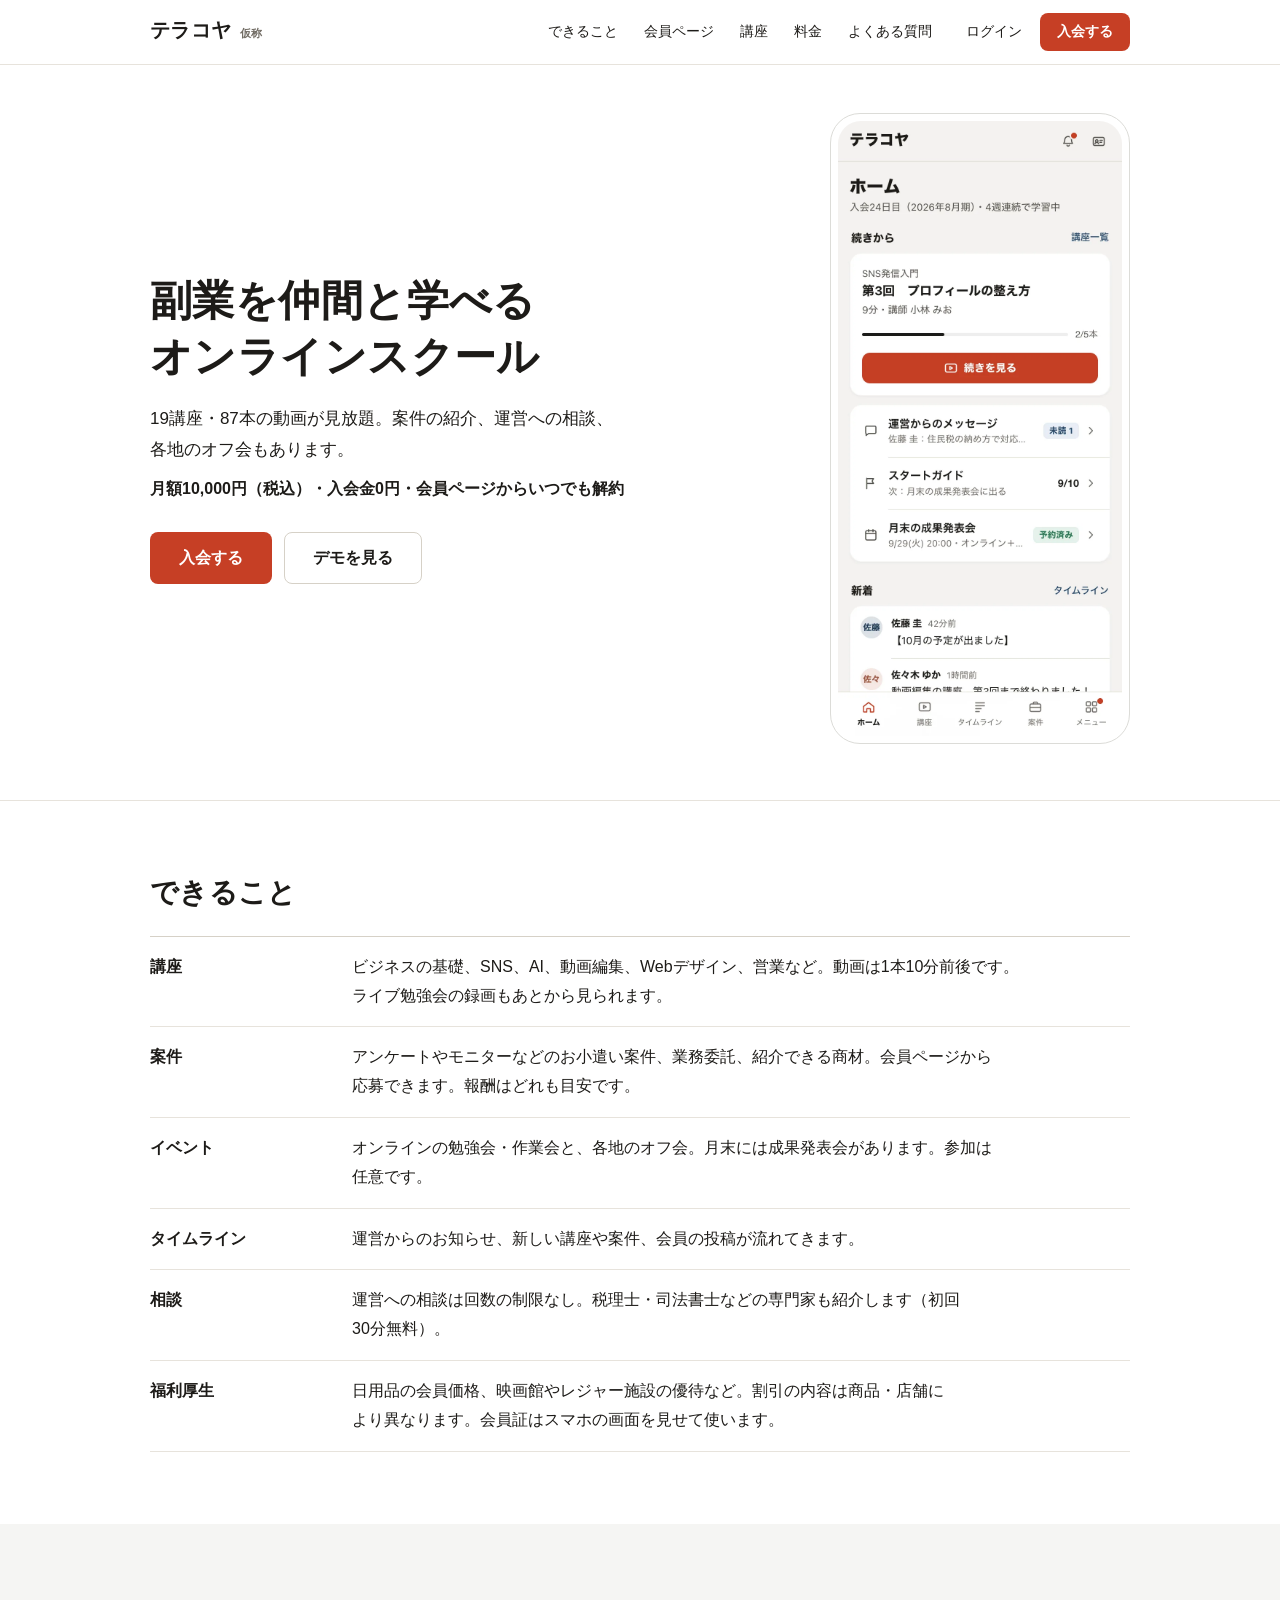
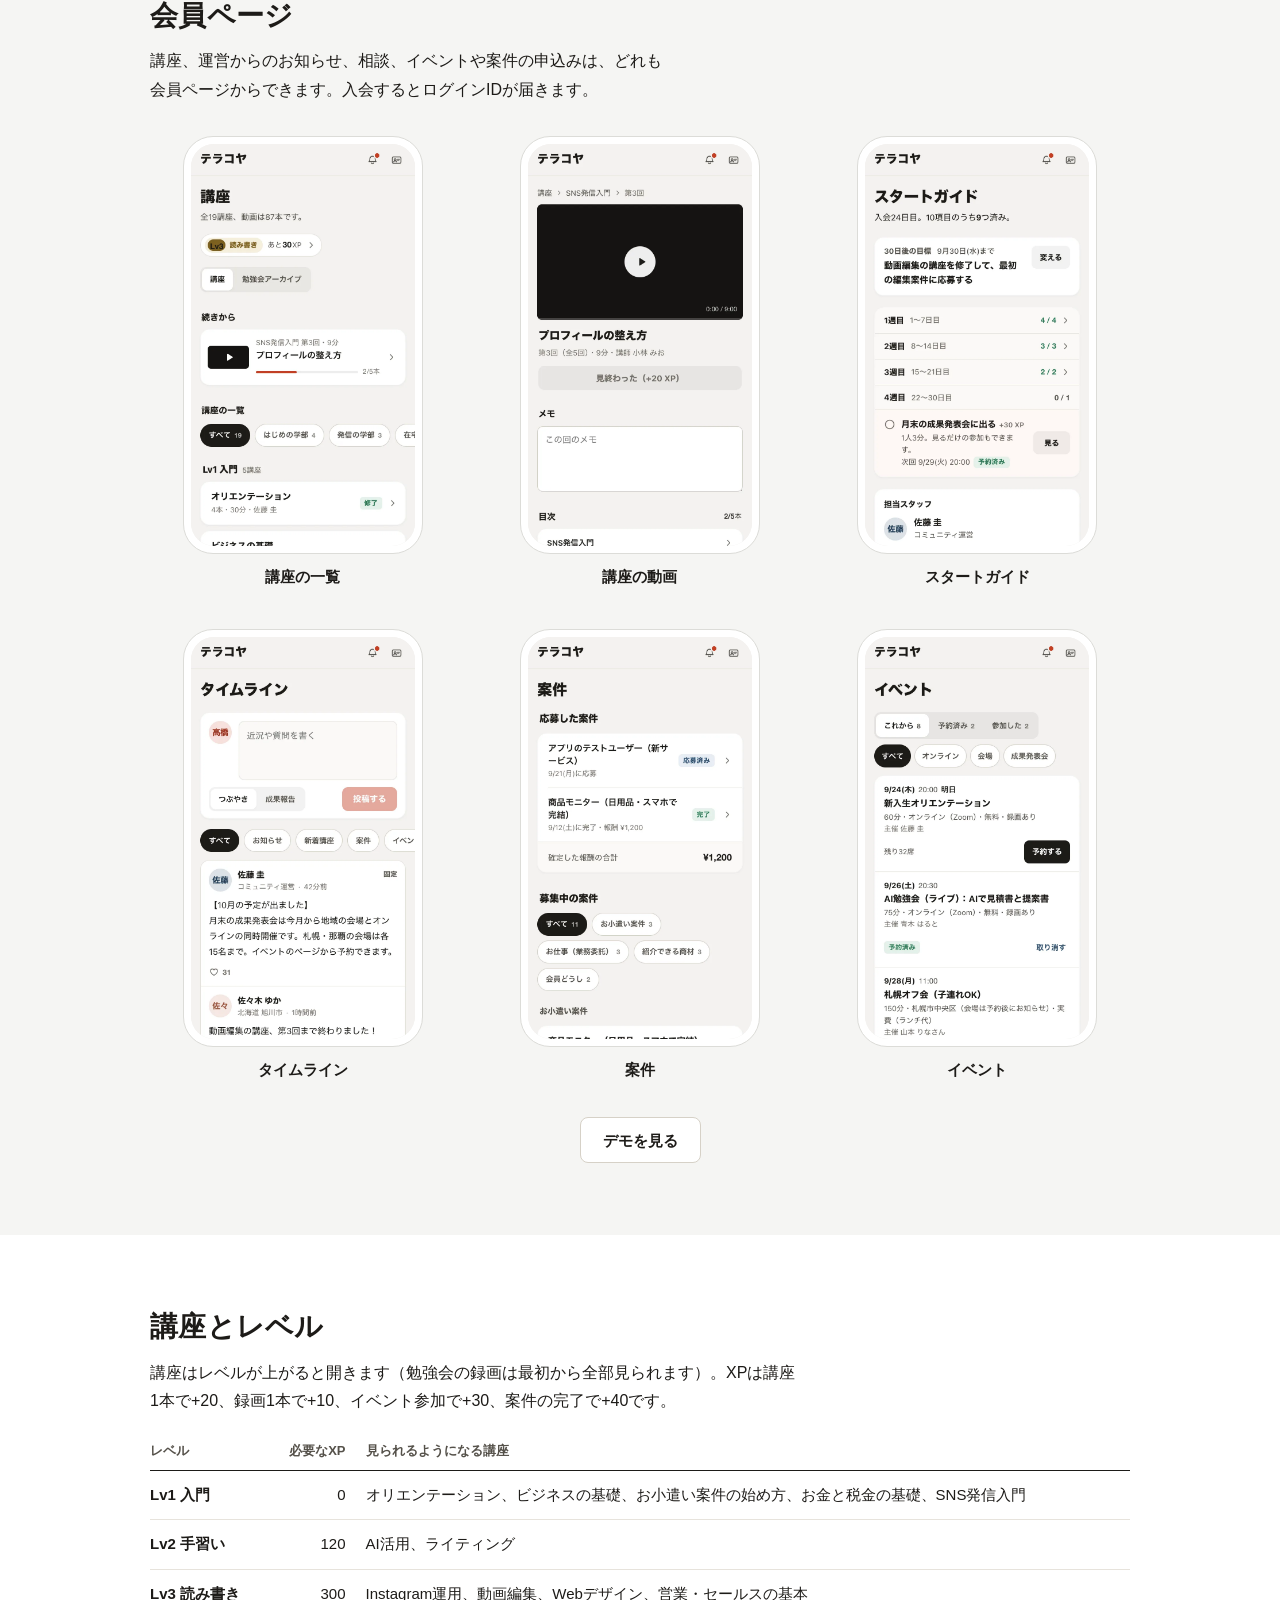
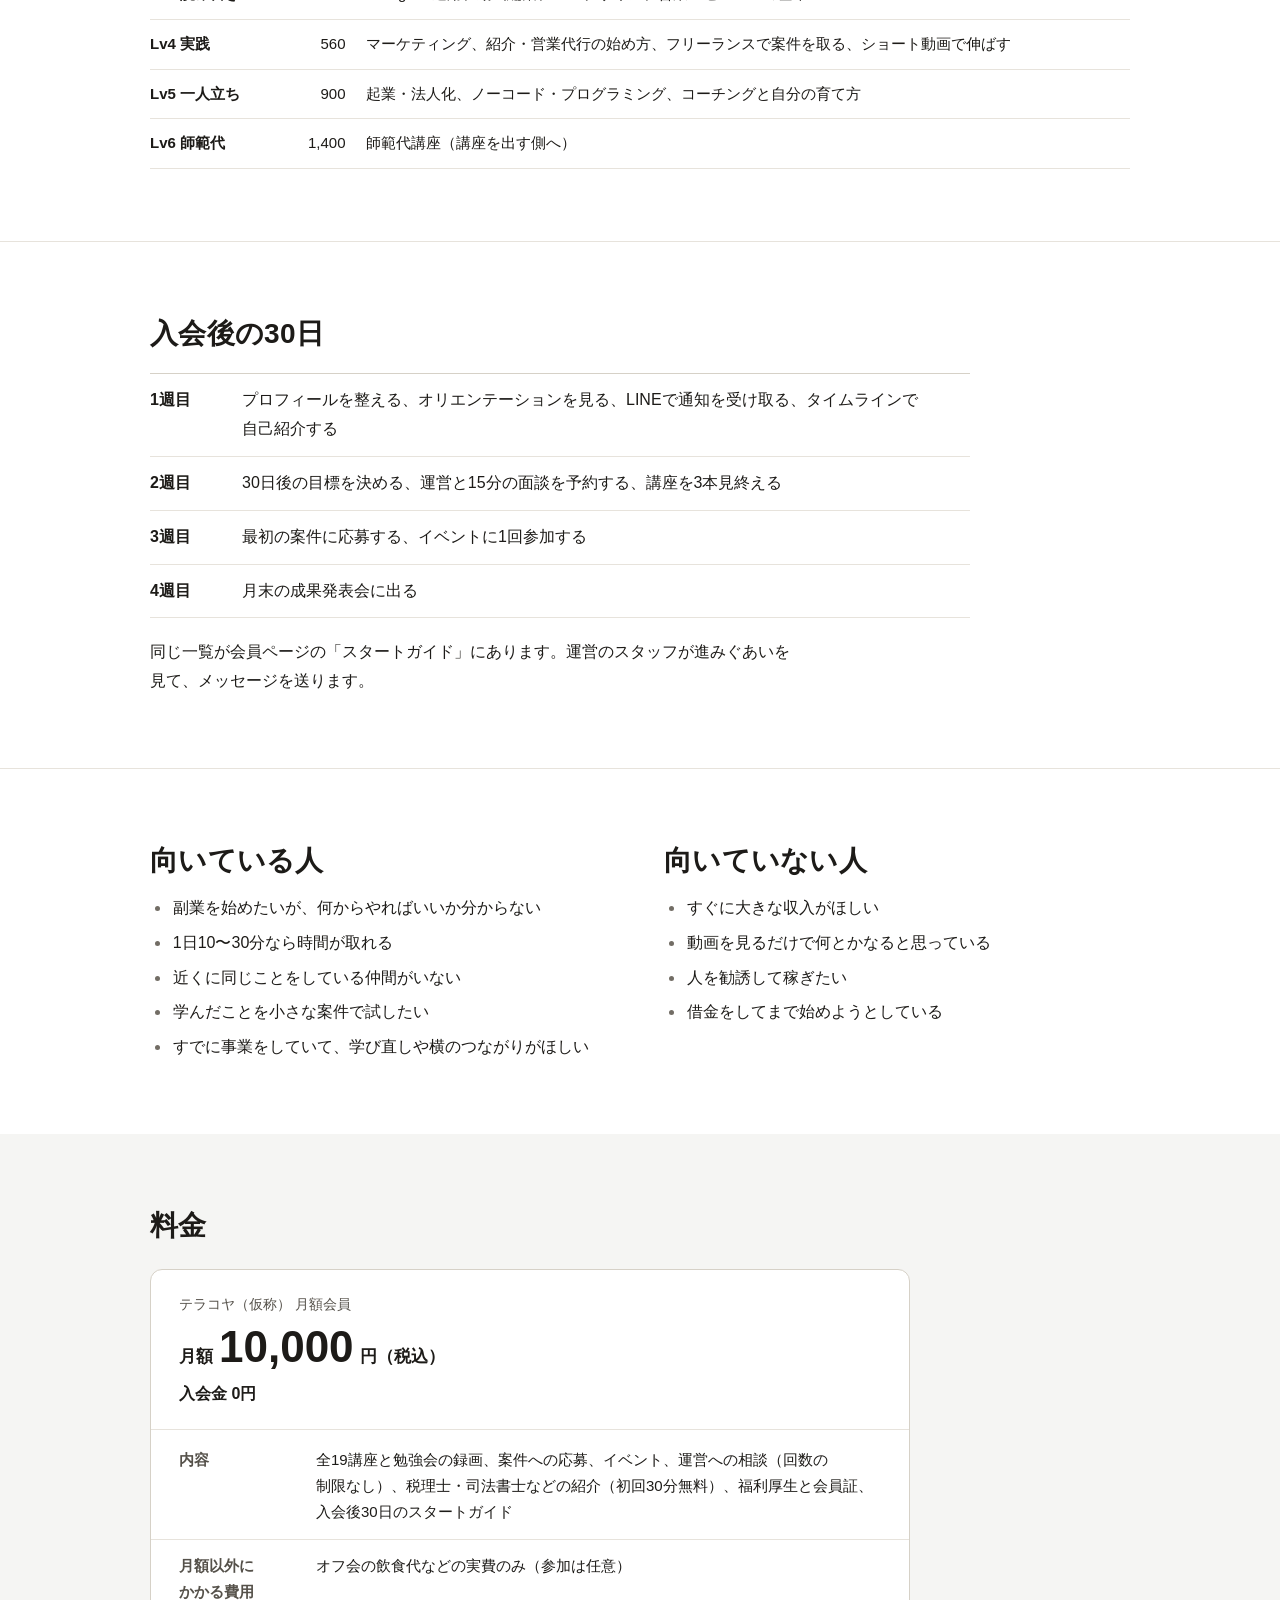
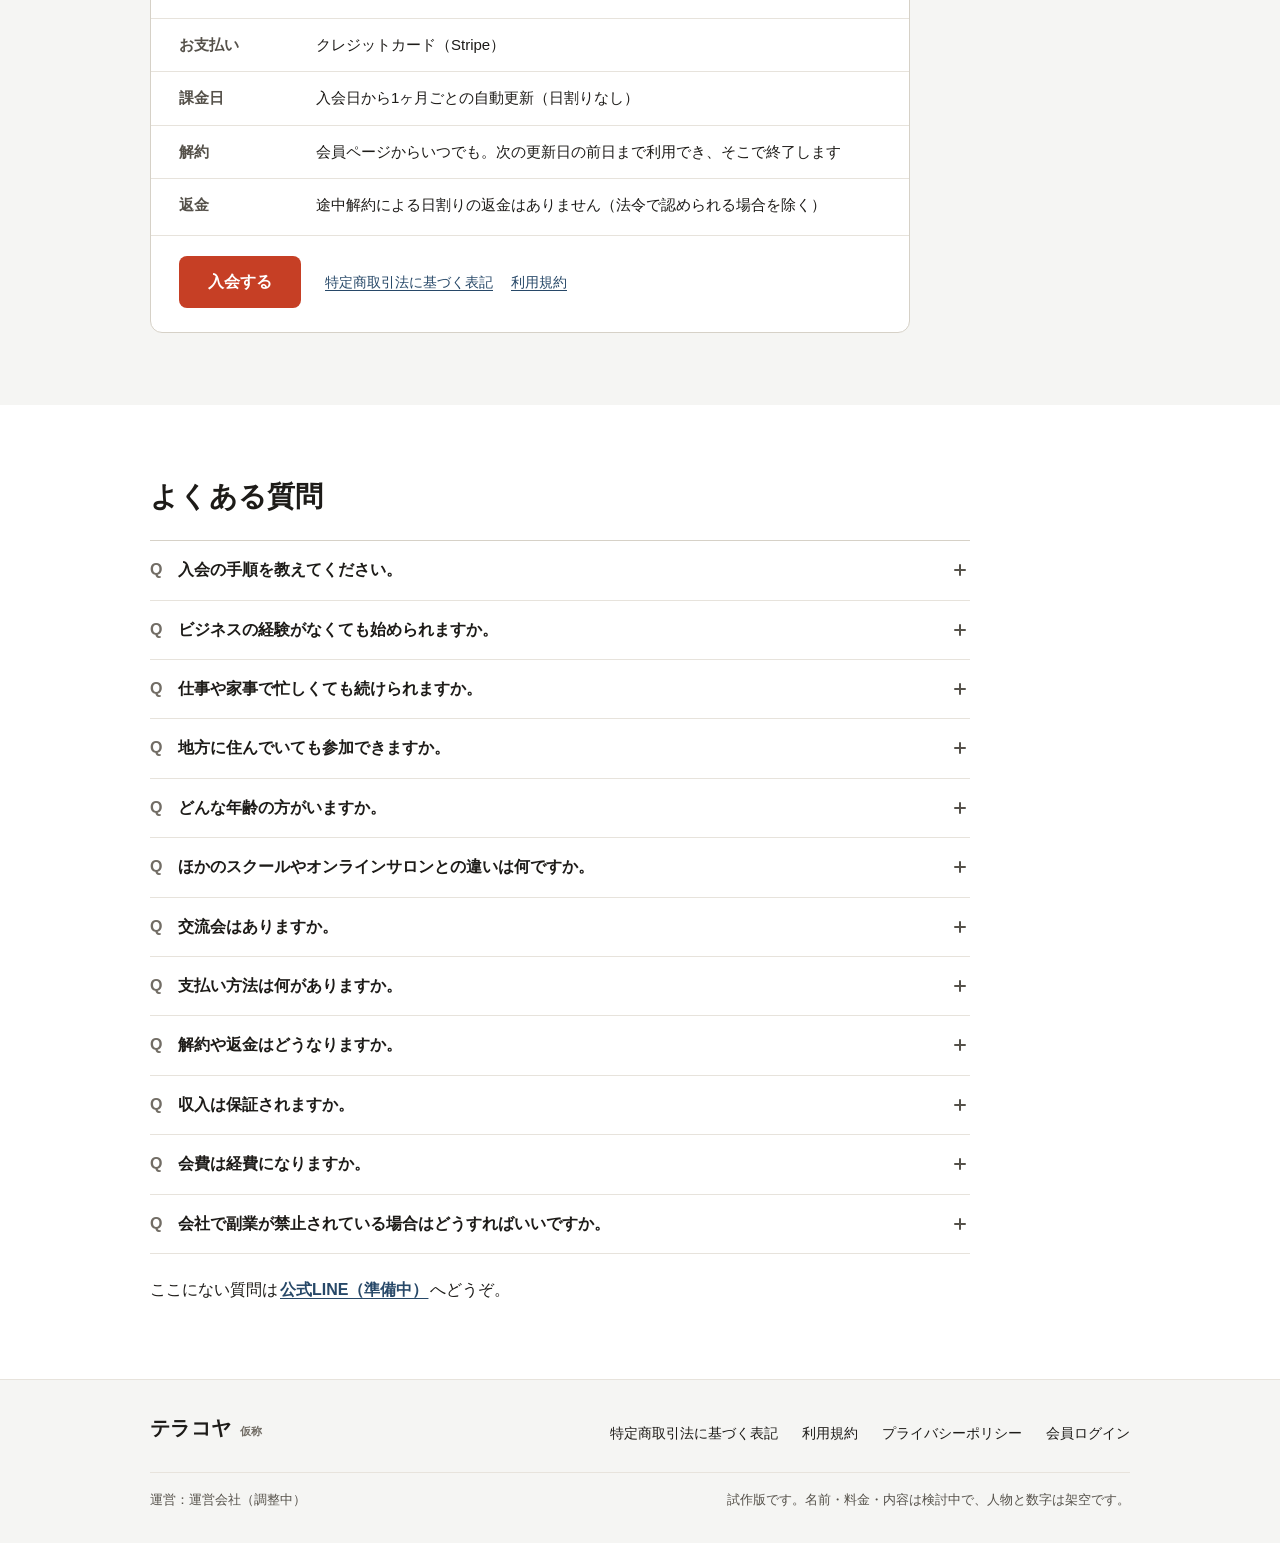
==== commit 3a96c693: "AIっぽい見た目と文章を全画面で直した（見出しをゴシックに、画面見本を実物のスクリーンショットに、飾りと説明文を削減） Co-Authored-By: Claude Opus 5.5 <noreply" ====
--- a/index.html
+++ b/index.html
@@ -3,21 +3,21 @@
 <head>
 <meta charset="utf-8">
 <meta name="viewport" content="width=device-width,initial-scale=1,viewport-fit=cover">
-<title>TERAKOYA（仮称）｜学ぶ・稼ぐ・つながるを、ひとつの場所で。</title>
-<meta name="description" content="月額10,000円（税込）・入会金0円の、令和の寺子屋。講座・案件・イベント・運営への相談を、ひとつの会員ページで。（試作版）">
+<title>テラコヤ（仮称）｜副業を仲間と学べるオンラインスクール</title>
+<meta name="description" content="副業を仲間と学べるオンラインスクール。月額10,000円（税込）、入会金0円。講座の見放題、案件の紹介、運営への相談、オフ会。（試作版）">
 <meta name="robots" content="noindex,nofollow">
-<meta name="theme-color" content="#f7f4ee">
+<meta name="theme-color" content="#ffffff">
 <link rel="icon" href="assets/img/favicon.svg" type="image/svg+xml">
-<link rel="stylesheet" href="assets/css/tokens.css?v=20260923180545">
-<link rel="stylesheet" href="assets/css/site.css?v=20260923180545">
+<link rel="stylesheet" href="assets/css/tokens.css?v=20260923210106">
+<link rel="stylesheet" href="assets/css/site.css?v=20260923210106">
 </head>
 <body class="site">
 <div id="site"></div>
 <noscript><p style="padding:24px">このページを表示するには JavaScript を有効にしてください。</p></noscript>
 
-<script src="assets/js/data.js?v=20260923180545"></script>
-<script src="assets/js/ui.js?v=20260923180545"></script>
-<script src="assets/js/store.js?v=20260923180545"></script>
-<script src="assets/js/site.js?v=20260923180545"></script>
+<script src="assets/js/data.js?v=20260923210106"></script>
+<script src="assets/js/ui.js?v=20260923210106"></script>
+<script src="assets/js/store.js?v=20260923210106"></script>
+<script src="assets/js/site.js?v=20260923210106"></script>
 </body>
 </html>
--- a/assets/css/tokens.css
+++ b/assets/css/tokens.css
@@ -10,7 +10,7 @@
    ============================================================ */
 :root {
   /* 地 */
-  --paper: #f7f4ee;        /* 公開サイトの地（生成り） */
+  --paper: #f7f4ee;        /* 生成り（いまは使っていない） */
   --bg: #f3f2ef;           /* 会員ページの地（薄い灰） */
   --surface: #ffffff;
   --surface-2: #faf9f7;
@@ -93,19 +93,14 @@
 
 /* 試作版の注記（全画面共通・本番では外す） */
 .proto-note {
-  font-size: 11px; letter-spacing: .04em; color: var(--ink-3);
+  font-size: 11px; color: var(--ink-3);
 }
 
 /* ---------- 公開サイトと会員ページの両方で使う部品 ---------- */
 /* 屋号の判子（ui.js の brandmark()） */
-.brandmark { display: inline-flex; align-items: center; gap: 10px; color: var(--ink); }
-.brandmark__seal {
-  width: 34px; height: 34px; border-radius: 8px; background: var(--accent); color: #fff;
-  display: grid; place-items: center; font-family: var(--font-serif); font-size: 19px; font-weight: 700;
-  flex: none;
-}
-.brandmark__name { font-family: var(--font-serif); font-size: 17px; font-weight: 700; letter-spacing: .08em; line-height: 1.1; }
-.brandmark__sub { display: block; font-family: var(--font-sans); font-size: 10.5px; font-weight: 500; letter-spacing: .06em; color: var(--ink-3); margin-top: 3px; }
+.brandmark { display: inline-flex; align-items: baseline; gap: 8px; color: var(--ink); }
+.brandmark__name { font-family: var(--font-sans); font-size: 20px; font-weight: 800; letter-spacing: .02em; line-height: 1.2; }
+.brandmark__sub { font-family: var(--font-sans); font-size: 11px; font-weight: 600; color: var(--ink-3); }
 
 /* 一言の知らせ（ui.js の toast()）。幅は画面いっぱいまで使い、短い文は真ん中に */
 #toast { position: fixed; left: 16px; right: 16px; bottom: 28px; z-index: 200; display: flex; flex-direction: column; gap: 8px; align-items: center; pointer-events: none; }
--- a/assets/css/site.css
+++ b/assets/css/site.css
@@ -1,47 +1,48 @@
 /* ============================================================
-   公開サイト（読んでもらう「紙の資料」）
+   公開サイト
    ------------------------------------------------------------
-   - 生成りの地に墨の文字。見出しは明朝、本文はゴシック。区切りは罫線と余白。
-   - 朱は「入会する」と、ごく小さな印だけ。
+   - 地は白。帯を分けたいところだけ薄い灰。見出しは角ゴシックの太字。
+   - 朱は「入会する」だけ。
    - 会員ページの部品（app.css）は読み込まない。ここは body.site と .site-* で閉じる。
    ============================================================ */
 
 body.site {
   /* 公開サイトだけで使う色（tokens.css にない中間の色は、ここに名前を付けて持つ） */
-  --site-paper-2: #f0ebe2;                    /* 料金の区切りだけ、少し濃い紙にする */
-  --site-head-bg: rgba(247, 244, 238, .94);   /* 貼り付くヘッダー（--paper を少し透かす） */
+  --site-bg: #ffffff;
+  --site-band: #f5f5f3;                       /* 帯・フッター */
+  --site-head-bg: rgba(255, 255, 255, .96);   /* 貼り付くヘッダー */
   --site-wash: rgba(29, 27, 24, .05);         /* 押せるものに触れたときの薄い墨 */
-  --site-frame: #e9e6e0;                      /* 会員ページの見本の外枠 */
+  --site-phone: #dcdcd8;                      /* スクリーンショットの枠 */
   --site-ink-hover: #000;
   --site-placeholder: #b3ada3;
   --site-err-bg: #fffaf8;
-  --site-card-1: #24211d;                     /* 会員証の見本（--deep の濃淡） */
-  --site-card-2: #14120f;
-  --site-gold-on-deep: #d9bf7f;
-  --site-ok-on-deep: #8fd6ae;
-  background: var(--paper); color: var(--ink);
-  font-size: 16px; line-height: 1.9; letter-spacing: .01em;
+  background: var(--site-bg); color: var(--ink);
+  font-size: 16px; line-height: 1.8;
 }
 body.site ::selection { background: var(--accent-weak); color: var(--ink); }
 .site-main:focus { outline: none; }
 .site-wrap { max-width: 1028px; margin: 0 auto; padding: 0 24px; }
 .site-nb { display: inline-block; }
-.site-h1, .site-h2, .site-sec__lead, .site-hero__lead, .site-pillar__sub, .site-step__list li, .site-week__list li,
-.site-plan__inc li, .site-fig__txt, .site-fit__list li, .site-faq__s, .site-ba__big, .site-duo__txt, .site-why__close,
-.site-join__lead, .site-doc__ttl, .site-hero__fine, .site-kv th, .site-kv td, .site-join__plan span, .site-join__notice,
-.site-duo__ttl, .site-plan__foot p, .site-portal__foot p, .site-fit__note, .site-join__ttl, .site-idbox__mail span,
+.site-h1, .site-h2, .site-sec__lead, .site-sec__after, .site-hero__lead, .site-can dd, .site-tbl td,
+.site-weeks span, .site-bullets li, .site-faq__s, .site-faq__a, .site-join__lead, .site-doc__ttl,
+.site-kv th, .site-kv td, .site-join__plan span, .site-join__notice, .site-join__ttl, .site-idbox__pw,
 .site-refbar span { word-break: auto-phrase; overflow-wrap: anywhere; }
 @media (max-width: 640px) {
   body.site { font-size: 15px; }
   .site-wrap { padding: 0 20px; }
 }
 
-/* 屋号の判子と一言の知らせ（toast）は tokens.css にある */
+/* 屋号（文字だけ）と一言の知らせ（toast）は tokens.css にある */
+
+/* ---------- 見出し ---------- */
+.site-h1, .site-h2, .site-join__ttl, .site-doc__ttl { font-family: var(--font-sans); letter-spacing: .01em; }
+.site-h1 { font-size: clamp(28px, 7.6vw, 42px); font-weight: 800; line-height: 1.35; }
+.site-h2 { font-size: clamp(22px, 5.8vw, 28px); font-weight: 800; line-height: 1.4; }
 
 /* ---------- ボタンとリンク ---------- */
 .site-btn {
   display: inline-flex; align-items: center; justify-content: center; gap: 8px;
-  min-height: 46px; padding: 0 22px; border-radius: 10px; border: 1px solid transparent;
+  min-height: 46px; padding: 0 22px; border-radius: 8px; border: 1px solid transparent;
   font-size: 15px; font-weight: 700; line-height: 1.4; text-decoration: none; white-space: nowrap;
   transition: background .15s, border-color .15s, color .15s;
 }
@@ -50,10 +51,10 @@
 .site-btn--primary:hover { background: var(--accent-ink); }
 .site-btn--ink { background: var(--ink); color: var(--ink-inv); }
 .site-btn--ink:hover { background: var(--site-ink-hover); }
-.site-btn--ghost { background: transparent; border-color: var(--ink); color: var(--ink); }
-.site-btn--ghost:hover { background: var(--site-wash); }
-.site-btn--s { min-height: 38px; padding: 0 16px; font-size: 14px; border-radius: 9px; }
-.site-btn--l { min-height: 54px; padding: 0 26px; font-size: 16px; border-radius: 12px; }
+.site-btn--ghost { background: #fff; border-color: var(--line-2); color: var(--ink); }
+.site-btn--ghost:hover { border-color: var(--ink-2); }
+.site-btn--s { min-height: 38px; padding: 0 16px; font-size: 14px; }
+.site-btn--l { min-height: 52px; padding: 0 28px; font-size: 16px; }
 .site-btn--block { width: 100%; }
 .site-btn--wrap { white-space: normal; text-align: center; padding-top: 12px; padding-bottom: 12px; }
 /* 確定ボタン：狭い画面では括弧の前で改行し、括弧の中を少し小さく */
@@ -74,358 +75,167 @@
 .site-head {
   position: sticky; top: 0; z-index: 50;
   background: var(--site-head-bg); border-bottom: 1px solid var(--line);
-  -webkit-backdrop-filter: saturate(1.2) blur(10px); backdrop-filter: saturate(1.2) blur(10px);
-}
-.site-head__in { display: flex; align-items: center; gap: 16px; height: 68px; }
+}
+.site-head__in { display: flex; align-items: center; gap: 16px; height: 64px; }
 .site-head__brand { text-decoration: none; flex: none; }
 .site-nav { display: flex; gap: 2px; margin-left: auto; }
 .site-nav button {
-  border: 0; background: none; padding: 8px 12px; border-radius: 8px;
-  font-size: 14px; color: var(--ink-2); line-height: 1.4;
-}
-.site-nav button:hover { color: var(--ink); background: var(--site-wash); }
+  border: 0; background: none; padding: 8px 12px; border-radius: 6px;
+  font-size: 14px; color: var(--ink); line-height: 1.4;
+}
+.site-nav button:hover { background: var(--site-wash); }
 .site-head__act { display: flex; align-items: center; gap: 12px; }
 /* 申込みの画面では、ページの中の朱のボタンと並ばないよう隠す */
 body.site[data-route="join"] .site-head__cta { display: none; }
-.site-head__login {
-  display: inline-flex; align-items: center; gap: 6px; padding: 8px 6px;
-  font-size: 14px; color: var(--ink-2); text-decoration: none;
-}
-.site-head__login:hover { color: var(--ink); text-decoration: underline; text-underline-offset: 3px; }
+.site-head__login { padding: 8px 6px; font-size: 14px; color: var(--ink); text-decoration: none; }
+.site-head__login:hover { text-decoration: underline; text-underline-offset: 3px; }
 .site-head__menu {
-  display: none; width: 40px; height: 40px; border: 0; border-radius: 10px; background: none;
+  display: none; width: 40px; height: 40px; border: 0; border-radius: 8px; background: none;
   place-items: center; color: var(--ink);
 }
 .site-head__menu:hover { background: var(--site-wash); }
-.site-menu { border-top: 1px solid var(--line); background: var(--paper); }
-.site-menu__nav { display: grid; padding: 6px 0 14px; }
+.site-menu { border-top: 1px solid var(--line); background: var(--site-bg); }
+.site-menu__nav { display: grid; padding: 4px 0 12px; }
 .site-menu__nav button, .site-menu__nav a {
   display: flex; align-items: center; justify-content: space-between; gap: 12px;
-  padding: 14px 2px; border: 0; border-bottom: 1px solid var(--line); background: none;
+  padding: 13px 2px; border: 0; border-bottom: 1px solid var(--line); background: none;
   font-size: 15px; font-weight: 600; color: var(--ink); text-decoration: none; text-align: left;
 }
-.site-menu__nav a span { display: inline-flex; align-items: center; gap: 8px; }
 .site-menu__nav .chev { width: 16px; height: 16px; color: var(--ink-3); }
 @media (max-width: 900px) {
   .site-nav, .site-head__login { display: none; }
   .site-head__act { margin-left: auto; gap: 4px; }
   .site-head__menu { display: inline-grid; }
-  .site-head__in { height: 58px; }
+  .site-head__in { height: 56px; }
 }
 @media (min-width: 901px) { .site-menu { display: none !important; } }
 /* 幅の狭い端末（320px 前後）でもヘッダーを1行に収める */
 @media (max-width: 360px) {
   .site-head__in { gap: 8px; }
   .site-head .site-btn--s { padding: 0 12px; }
-  body.site .site-head .brandmark { gap: 8px; }
-}
-
-/* 紹介リンクから来た人への控えめな知らせ */
+  body.site .site-head .brandmark { gap: 6px; }
+}
+
+/* 紹介リンクから来た人への知らせ */
 .site-refbar { background: var(--indigo-weak); color: var(--indigo); font-size: 13.5px; line-height: 1.6; }
-.site-refbar .site-wrap { display: flex; align-items: center; gap: 8px; padding-top: 9px; padding-bottom: 9px; }
+.site-refbar .site-wrap { padding-top: 9px; padding-bottom: 9px; }
 .site-refbar b { font-weight: 700; }
-@media (max-width: 640px) { .site-refbar { font-size: 12.5px; } .site-refbar .site-wrap { gap: 6px; } }
-
-/* ---------- 区切り（章） ---------- */
-.site-sec { padding: 104px 0; scroll-margin-top: 68px; }
-.site-sec + .site-sec { border-top: 1px solid var(--line-2); }
-.site-sec--desk { background: var(--site-paper-2); }
-.site-h2 {
-  font-family: var(--font-serif); font-weight: 600; font-size: clamp(23px, 5.4vw, 34px);
-  line-height: 1.5; letter-spacing: .04em;
-}
-.site-sec__lead { margin-top: 16px; max-width: 36em; color: var(--ink-2); font-size: 16.5px; }
-.site-sec__lead--2 { margin-top: 10px; font-size: 15px; }
-@media (max-width: 900px) { .site-sec { scroll-margin-top: 58px; } }
-@media (max-width: 640px) {
-  .site-sec { padding: 68px 0; }
-  .site-sec__lead { font-size: 15.5px; }
-  .site-sec__lead--2 { font-size: 14.5px; }
-}
-
-/* 見出しを左、中身を右に置く区切り（料金・よくある質問） */
-.site-split { display: grid; grid-template-columns: minmax(0, 290px) minmax(0, 1fr); gap: 56px; align-items: start; }
-.site-split__head { position: sticky; top: 100px; }
-.site-split__head .site-sec__lead { font-size: 15px; }
-.site-split__links { display: flex; flex-direction: column; align-items: flex-start; gap: 0; margin-top: 16px; font-size: 14px; }
-.site-split__links a, .site-doc__others a { display: inline-flex; align-items: center; min-height: 40px; }
-@media (max-width: 860px) {
-  .site-split { grid-template-columns: minmax(0, 1fr); gap: 28px; }
-  .site-split__head { position: static; }
-  .site-split__links { flex-direction: row; flex-wrap: wrap; gap: 0 18px; margin-top: 8px; }
-}
+
+/* ---------- 区切り ---------- */
+.site-sec { padding: 72px 0; scroll-margin-top: 64px; }
+.site-sec + .site-sec:not(.site-sec--band) { border-top: 1px solid var(--line); }
+.site-sec--band { background: var(--site-band); }
+.site-sec--band + .site-sec { border-top: 0 !important; }
+.site-sec__lead { margin-top: 12px; max-width: 42em; }
+.site-sec__after { margin-top: 20px; max-width: 42em; }
+@media (max-width: 900px) { .site-sec { scroll-margin-top: 56px; } }
+@media (max-width: 640px) { .site-sec { padding: 52px 0; } }
 
 /* ---------- 最初の画面 ---------- */
-.site-hero { padding: 64px 0 96px; }
-.site-hero__grid { display: grid; grid-template-columns: minmax(0, 1.2fr) minmax(0, 1fr); gap: 56px; align-items: center; }
-.site-hero__eyebrow { display: flex; align-items: center; gap: 12px; font-size: 13.5px; letter-spacing: .1em; color: var(--ink-2); }
-.site-hero__eyebrow::before { content: ""; width: 24px; height: 2px; background: var(--accent); flex: none; }
-.site-h1 {
-  margin-top: 20px; font-family: var(--font-serif); font-weight: 600;
-  font-size: clamp(22px, 6.8vw, 40px); line-height: 1.5; letter-spacing: .02em;
-}
-.site-hero__lead, .site-hero__cond { font-size: 17px; line-height: 1.85; max-width: 31em; }
-.site-hero__lead { margin-top: 22px; color: var(--ink-2); }
-.site-hero__cond { margin-top: 12px; color: var(--ink); font-weight: 600; padding-top: 12px; border-top: 1px solid var(--line-2); }
-.site-hero__cta { display: flex; flex-wrap: wrap; gap: 12px; margin-top: 30px; }
-.site-hero__fine { margin-top: 12px; font-size: 13px; color: var(--ink-3); }
-.site-hero__fig { margin: 0; }
-.site-hero__fig figcaption { margin-top: 14px; font-size: 12.5px; color: var(--ink-3); text-align: center; }
-@media (min-width: 901px) and (max-width: 1100px) { .site-h1 { font-size: 3.9vw; } }
+.site-hero { padding: 48px 0 56px; }
+.site-hero + .site-sec { border-top: 1px solid var(--line); }
+.site-hero__grid { display: grid; grid-template-columns: minmax(0, 1fr) 300px; gap: 64px; align-items: center; }
+.site-hero__lead { margin-top: 18px; font-size: 17px; max-width: 30em; }
+.site-hero__cond { margin-top: 10px; font-size: 16px; font-weight: 700; }
+.site-hero__cta { display: flex; flex-wrap: wrap; gap: 12px; margin-top: 28px; }
+.site-hero__shot { width: 300px; }
 @media (max-width: 900px) {
-  .site-hero { padding: 40px 0 72px; }
-  .site-hero__grid { grid-template-columns: minmax(0, 1fr); gap: 48px; }
-  .site-hero__fig { max-width: 380px; width: 100%; margin: 0 auto; }
-}
-@media (max-width: 640px) {
-  .site-hero__lead, .site-hero__cond { font-size: 15.5px; }
+  .site-hero { padding: 32px 0 44px; }
+  .site-hero__grid { grid-template-columns: minmax(0, 1fr); gap: 40px; }
+  .site-hero__shot { width: 260px; margin: 0 auto; }
+}
+@media (max-width: 640px) {
+  .site-hero__lead { font-size: 15.5px; }
+  .site-hero__cond { font-size: 15px; }
   .site-hero__cta .site-btn { flex: 1 1 auto; }
 }
 
-/* 会員ページのホームの見本（画像ではなく部品で組む） */
-.site-mock {
-  display: block; max-width: 380px; margin-left: auto; padding: 10px; border-radius: 26px;
-  background: var(--site-frame); color: var(--ink); text-decoration: none;
-  box-shadow: inset 0 1px 0 rgba(255, 255, 255, .7), 0 30px 60px -32px rgba(29, 27, 24, .4), 0 2px 6px rgba(29, 27, 24, .06);
-}
-.site-mock:focus-visible { outline-offset: 4px; border-radius: 26px; }
-.site-mock__screen { background: var(--bg); border-radius: 18px; overflow: hidden; border: 1px solid rgba(29, 27, 24, .06); }
-.site-mock__top {
-  display: flex; align-items: center; gap: 8px; padding: 11px 14px;
-  background: rgba(255, 255, 255, .8); border-bottom: 1px solid var(--line);
-  font-size: 13px; font-weight: 700; line-height: 1.4;
-}
-.site-mock__seal { width: 22px; height: 22px; border-radius: 6px; background: var(--accent); color: var(--ink-inv); display: grid; place-items: center; font-family: var(--font-serif); font-size: 12px; }
-.site-mock__av { margin-left: auto; width: 26px; height: 26px; border-radius: 50%; background: var(--accent-weak); color: var(--accent-ink); display: grid; place-items: center; font-size: 10.5px; }
-.site-mock__body { display: grid; gap: 10px; padding: 14px 14px 16px; line-height: 1.5; }
-.site-mock__hello { font-size: 15px; font-weight: 800; margin: 2px 2px 0; }
-.site-mock__card { background: var(--surface); border-radius: 12px; padding: 12px 14px; border: 1px solid rgba(29, 27, 24, .05); box-shadow: var(--shadow-1); }
-.site-mock__row { display: flex; align-items: center; justify-content: space-between; gap: 8px; font-size: 11.5px; color: var(--ink-3); }
-.site-mock__row b { color: var(--ink); }
-.site-mock__lv { display: inline-flex; align-items: center; gap: 6px; height: 24px; padding: 0 10px 0 3px; border-radius: 12px; background: var(--gold-weak); color: var(--gold); font-size: 12px; font-weight: 800; }
-.site-mock__lv b { display: inline-grid; place-items: center; min-width: 20px; height: 18px; padding: 0 5px; border-radius: 9px; background: var(--gold); color: var(--ink-inv); font-size: 10.5px; font-family: var(--font-num); }
-.site-mock__meter, .site-ui__meter { height: 6px; border-radius: 3px; background: rgba(29, 27, 24, .08); overflow: hidden; margin-top: 10px; }
-.site-mock__meter i, .site-ui__meter i { display: block; width: 0; height: 100%; border-radius: 3px; background: var(--gold); transition: width 1.1s var(--ease); }
-.site-mock__meter--ink i, .site-ui__meter i { background: var(--ink); }
-.site-mock__hint { margin-top: 8px; font-size: 11px; color: var(--ink-3); }
-.site-mock__k { font-size: 11px; font-weight: 700; color: var(--ink-3); letter-spacing: .06em; margin: 4px 2px -4px; }
-.site-mock__today { display: flex; align-items: center; gap: 12px; }
-.site-mock__today .chev { width: 16px; height: 16px; color: var(--ink-3); margin-left: auto; }
-.site-mock__play, .site-ui__play { width: 40px; height: 40px; border-radius: 10px; background: var(--ink); color: var(--ink-inv); display: grid; place-items: center; flex: none; }
-.site-mock__t, .site-ui__t { min-width: 0; }
-.site-mock__t b, .site-ui__t b { display: block; font-size: 13.5px; }
-.site-mock__t small, .site-ui__t small { display: block; font-size: 11.5px; color: var(--ink-3); }
-.site-mock__day { font-family: var(--font-num); font-size: 15px; }
-.site-mock__day small { font-size: 11px; color: var(--ink-3); font-weight: 600; }
-
-/* ---------- 情報がばらばら → ひとつに ---------- */
-.site-ba { display: grid; grid-template-columns: minmax(0, 1fr) 64px minmax(0, 1fr); align-items: center; margin-top: 48px; }
-.site-ba__k { font-size: 13px; letter-spacing: .08em; color: var(--ink-3); margin-bottom: 10px; }
-.site-ba__list li {
-  display: flex; align-items: baseline; gap: 10px; padding: 12px 0; border-bottom: 1px dashed var(--line-2);
-  color: var(--ink-2); line-height: 1.6;
-}
-.site-ba__list li b { font-weight: 500; flex: none; }
-.site-ba__list li i { flex: 1; min-width: 16px; border-bottom: 1px dotted var(--ink-3); opacity: .45; transform: translateY(-5px); }
-.site-ba__list li span { color: var(--ink-3); flex: none; }
-/* 少しずつずらして「散らばっている」感じを出す（広い画面だけ） */
-@media (min-width: 761px) {
-  .site-ba__list li:nth-child(2) { margin-left: 22px; }
-  .site-ba__list li:nth-child(3) { margin-left: 8px; margin-right: 18px; }
-  .site-ba__list li:nth-child(4) { margin-left: 30px; }
-  .site-ba__list li:nth-child(5) { margin-left: 4px; margin-right: 26px; }
-}
-.site-ba__note { margin-top: 14px; font-size: 14px; color: var(--ink-3); }
-.site-ba__arrow { display: grid; place-items: center; color: var(--ink-3); }
-.site-ba__after { background: var(--surface); border: 1px solid var(--line-2); border-radius: 14px; padding: 30px 32px; }
-.site-ba__big { font-family: var(--font-serif); font-size: 25px; font-weight: 600; line-height: 1.5; letter-spacing: .03em; }
-.site-ba__have { margin-top: 18px; display: grid; gap: 2px; }
-.site-ba__have li { display: flex; align-items: center; gap: 12px; padding: 7px 0; line-height: 1.5; }
-.site-ba__have .ico { color: var(--ink-2); }
-.site-why__close { margin-top: 44px; max-width: 40em; color: var(--ink-2); }
-.site-why__close b { display: block; margin-top: 10px; color: var(--ink); font-family: var(--font-serif); font-size: 19px; font-weight: 600; }
+/* スクリーンショットの枠（スマホの形に角を丸めるだけ） */
+.site-phone {
+  display: block; padding: 7px; border: 1px solid var(--site-phone); border-radius: 30px; background: #fff;
+  color: inherit; text-decoration: none;
+}
+.site-phone img { display: block; width: 100%; height: auto; border-radius: 23px; background: var(--bg); }
+a.site-phone:hover, .site-shot:hover .site-phone { border-color: var(--ink-3); }
+
+/* ---------- できること（名前と中身の2列） ---------- */
+.site-can { margin: 24px 0 0; border-top: 1px solid var(--line-2); }
+.site-can > div { display: grid; grid-template-columns: 170px minmax(0, 1fr); gap: 2px 32px; padding: 16px 0; border-bottom: 1px solid var(--line); }
+.site-can dt { font-weight: 700; }
+.site-can dd { margin: 0; max-width: 44em; }
+@media (max-width: 640px) {
+  .site-can > div { grid-template-columns: minmax(0, 1fr); padding: 14px 0; }
+}
+
+/* ---------- 会員ページ（スクリーンショットの並び） ---------- */
+.site-shots { display: grid; grid-template-columns: repeat(3, minmax(0, 1fr)); gap: 40px 32px; margin-top: 32px; }
+.site-shot { display: block; max-width: 240px; margin: 0 auto; color: inherit; text-decoration: none; text-align: center; line-height: 1.5; }
+/* 下のタブバーは切り落とし、上の部分だけ見せる */
+.site-shot .site-phone img { aspect-ratio: 390 / 700; object-fit: cover; object-position: top; }
+.site-shot__ttl { display: block; margin-top: 12px; font-size: 15px; font-weight: 700; }
+.site-shot:hover .site-shot__ttl { text-decoration: underline; text-underline-offset: 3px; }
+.site-portal__foot { display: flex; justify-content: center; margin-top: 36px; }
 @media (max-width: 760px) {
-  .site-ba { grid-template-columns: minmax(0, 1fr); margin-top: 32px; }
-  .site-ba__arrow { transform: rotate(90deg); padding: 18px 0; }
-  .site-ba__after { padding: 24px 20px; }
-  .site-ba__big { font-size: 22px; }
-  .site-why__close { margin-top: 32px; }
-}
-
-/* ---------- できること（罫で区切った定義の並び） ---------- */
-.site-pillars { margin: 44px 0 0; border-bottom: 1px solid var(--line-2); }
-.site-pillar { display: grid; grid-template-columns: minmax(0, 330px) minmax(0, 1fr); gap: 8px 40px; padding: 28px 0; border-top: 1px solid var(--line-2); }
-.site-pillar dt { display: flex; align-items: flex-start; gap: 16px; }
-.site-pillar__ico { width: 46px; height: 46px; border-radius: 50%; border: 1px solid var(--line-2); background: var(--surface); display: grid; place-items: center; flex: none; color: var(--ink); }
-.site-pillar__k { display: block; font-family: var(--font-serif); font-size: 23px; font-weight: 600; line-height: 1.4; letter-spacing: .04em; }
-.site-pillar__sub { display: block; margin-top: 4px; font-size: 13px; line-height: 1.6; color: var(--ink-3); }
-.site-pillar dd { margin: 0; padding-top: 6px; color: var(--ink-2); }
-@media (max-width: 760px) {
-  .site-pillars { margin-top: 32px; }
-  .site-pillar { grid-template-columns: minmax(0, 1fr); padding: 22px 0; }
-  .site-pillar dd { padding-top: 4px; padding-left: 62px; }
-}
-@media (max-width: 400px) { .site-pillar dd { padding-left: 0; } }
-
-/* ---------- レベルの階段 ---------- */
-.site-ladder { --n: 6; display: grid; grid-template-columns: repeat(var(--n), minmax(0, 1fr)); margin-top: 56px; }
-.site-step { position: relative; margin-top: calc((var(--n) - 1 - var(--i)) * 26px); border-top: 2px solid var(--ink); padding: 14px 16px 0 14px; }
-.site-step + .site-step::before { content: ""; position: absolute; left: -2px; top: -2px; width: 2px; height: 28px; background: var(--ink); }
-.site-step:last-child { padding-right: 0; }
-.site-step__lv { display: flex; align-items: baseline; gap: 8px; line-height: 1.4; }
-.site-step__lv .num { font-size: 13px; font-weight: 800; color: var(--gold); }
-.site-step__lv b { font-family: var(--font-serif); font-size: 19px; font-weight: 600; }
-.site-step__xp { margin-top: 2px; font-size: 12px; color: var(--ink-3); line-height: 1.5; }
-.site-step__list { margin-top: 14px; font-size: 13.5px; line-height: 1.55; color: var(--ink-2); }
-.site-step__list li + li { margin-top: 9px; }
-.site-levels__foot { display: grid; grid-template-columns: minmax(0, 1fr) minmax(0, 1fr); gap: 24px 48px; margin-top: 56px; padding-top: 24px; border-top: 1px solid var(--line-2); }
-.site-earn { display: grid; gap: 2px; font-size: 14px; }
-.site-earn li { display: flex; justify-content: space-between; gap: 12px; padding: 6px 0; border-bottom: 1px dotted var(--line-2); color: var(--ink-2); }
-.site-earn b { color: var(--gold); font-weight: 800; }
-.site-levels__notes { display: grid; gap: 12px; font-size: 14px; color: var(--ink-2); line-height: 1.7; }
-.site-levels__notes li { display: flex; gap: 10px; }
-.site-levels__notes .ico { margin-top: 4px; color: var(--ink-3); }
-@media (max-width: 900px) {
-  .site-ladder { grid-template-columns: minmax(0, 1fr); margin-top: 36px; margin-left: 6px; }
-  .site-step { margin-top: 0; border-top: 0; border-left: 2px solid var(--ink); padding: 0 0 26px 22px; }
-  .site-step:last-child { padding-bottom: 4px; border-left-color: transparent; }
-  .site-step + .site-step::before { display: none; }
-  .site-step::after { content: ""; position: absolute; left: -8px; top: 5px; width: 14px; height: 14px; border-radius: 50%; background: var(--paper); border: 2px solid var(--ink); }
-  .site-step__lv { margin-top: -2px; }
-  .site-step__list { margin-top: 6px; font-size: 14px; }
-  .site-step__list li { display: inline; }
-  .site-step__list li + li::before { content: "、"; }
-  .site-levels__foot { grid-template-columns: minmax(0, 1fr); margin-top: 36px; }
-}
-
-/* ---------- 最初の30日 ---------- */
-.site-weeks { display: grid; grid-template-columns: repeat(4, minmax(0, 1fr)); margin-top: 48px; border-top: 1px solid var(--ink); }
-.site-week { padding: 20px 22px 6px; border-left: 1px solid var(--line-2); }
-.site-week:first-child { border-left: 0; padding-left: 0; }
-.site-week__no { font-size: 12.5px; letter-spacing: .08em; color: var(--ink-3); line-height: 1.5; }
-.site-week__ttl { font-family: var(--font-serif); font-size: 25px; font-weight: 600; line-height: 1.4; margin-top: 2px; }
-.site-week__list { margin-top: 14px; font-size: 14.5px; line-height: 1.6; color: var(--ink-2); }
-.site-week__list li { position: relative; padding-left: 16px; }
-.site-week__list li + li { margin-top: 10px; }
-.site-week__list li::before { content: ""; position: absolute; left: 0; top: .6em; width: 7px; height: 7px; border-radius: 50%; border: 1px solid var(--ink-3); }
-.site-duo { display: grid; grid-template-columns: minmax(0, 1fr) minmax(0, 1fr); gap: 24px 48px; margin-top: 48px; }
-.site-duo__item { display: flex; gap: 16px; }
-.site-duo__ico { width: 44px; height: 44px; border-radius: 50%; background: var(--surface); border: 1px solid var(--line-2); display: grid; place-items: center; flex: none; }
-.site-duo__ttl { font-weight: 700; line-height: 1.6; }
-.site-duo__txt { margin-top: 4px; font-size: 14.5px; color: var(--ink-2); }
-@media (max-width: 760px) {
-  .site-weeks { grid-template-columns: minmax(0, 1fr); margin-top: 32px; }
-  .site-week { display: grid; grid-template-columns: 96px minmax(0, 1fr); gap: 12px; padding: 18px 0; border-left: 0; }
-  .site-week__ttl { white-space: nowrap; }
-  .site-week + .site-week { border-top: 1px solid var(--line-2); }
-  .site-week__ttl { font-size: 21px; }
-  .site-week__list { margin-top: 4px; }
-  .site-duo { grid-template-columns: minmax(0, 1fr); margin-top: 32px; }
-}
-
-/* ---------- 会員ページの見本 ---------- */
-.site-figs { display: grid; grid-template-columns: repeat(2, minmax(0, 1fr)); gap: 44px 32px; margin-top: 48px; }
-.site-fig { margin: 0; }
-.site-fig__stage {
-  display: grid; place-items: center; min-height: 262px; padding: 28px;
-  background: var(--bg); border: 1px solid var(--line); border-radius: 16px;
-  color: var(--ink); text-decoration: none; transition: border-color .15s;
-}
-/* 押すとデモが開く。浮かせたり光らせたりはせず、枠の色だけ変える */
-.site-fig__stage:hover { border-color: var(--line-2); }
-.site-fig__stage:focus-visible { outline-offset: 3px; border-radius: 16px; }
-.site-fig figcaption { margin-top: 16px; }
-.site-fig__ttl { display: flex; align-items: center; gap: 8px; font-family: var(--font-serif); font-size: 20px; font-weight: 600; line-height: 1.5; }
-.site-fig__ttl .ico { color: var(--ink-3); }
-.site-fig__txt { margin-top: 4px; font-size: 15px; color: var(--ink-2); }
-.site-ui {
-  width: 100%; max-width: 340px; background: var(--surface); border-radius: 12px; padding: 14px 16px;
-  border: 1px solid rgba(29, 27, 24, .05); box-shadow: var(--shadow-2); line-height: 1.5;
-}
-.site-ui__k { font-size: 11px; font-weight: 700; letter-spacing: .06em; color: var(--ink-3); margin-bottom: 8px; }
-.site-ui__row { display: flex; align-items: center; gap: 12px; }
-.site-ui__note { margin-top: 8px; font-size: 11.5px; color: var(--ink-3); }
-.site-ui__list li { display: flex; align-items: center; gap: 10px; padding: 9px 0; font-size: 13.5px; font-weight: 600; }
-.site-ui__list li + li { border-top: 1px solid var(--line); }
-.site-ui__list li span { flex: 1; min-width: 0; }
-.site-ui__list li small { font-size: 11.5px; font-weight: 700; color: var(--ok); }
-.site-ui__list li.is-locked { color: var(--ink-3); }
-.site-ui__list li.is-locked small { color: var(--ink-3); }
-.site-ui__gigs li { padding: 8px 0; }
-.site-ui__gigs li + li { border-top: 1px solid var(--line); }
-.site-ui__gigs b { display: block; font-size: 13.5px; }
-.site-ui__gigs small { display: block; font-size: 11.5px; color: var(--ink-3); }
-.site-ui__type { display: inline-block; font-size: 10.5px; font-weight: 700; color: var(--indigo); background: var(--indigo-weak); border-radius: 5px; padding: 1px 7px; margin-bottom: 3px; }
-.site-ui-card {
-  width: 100%; max-width: 320px; aspect-ratio: 1.6; border-radius: 14px; padding: 16px 18px;
-  display: flex; flex-direction: column; justify-content: space-between;
-  background: linear-gradient(135deg, var(--site-card-1) 0%, var(--site-card-2) 100%); color: var(--on-deep);
-  box-shadow: 0 18px 36px -18px rgba(29, 27, 24, .55); line-height: 1.4;
-}
-.site-ui-card__top { display: flex; align-items: center; gap: 10px; font-family: var(--font-serif); font-weight: 700; letter-spacing: .1em; font-size: 14px; }
-.site-ui-card__top small { display: block; font-family: var(--font-num); font-size: 9.5px; letter-spacing: .24em; color: var(--gold); font-weight: 700; margin-top: 2px; }
-.site-ui-card__seal { width: 28px; height: 28px; border-radius: 7px; background: var(--accent); color: var(--ink-inv); display: grid; place-items: center; font-size: 15px; }
-.site-ui-card__name { font-family: var(--font-serif); font-size: 19px; letter-spacing: .12em; }
-.site-ui-card__foot { display: flex; flex-wrap: wrap; align-items: center; gap: 4px 12px; font-size: 11px; color: var(--on-deep-muted); }
-.site-ui-card__foot .mono { color: var(--on-deep); letter-spacing: .08em; }
-.site-ui-card__lv { margin-left: auto; color: var(--site-gold-on-deep); font-weight: 700; }
-.site-portal__foot { display: flex; flex-wrap: wrap; align-items: center; gap: 12px 20px; margin-top: 44px; }
-.site-portal__foot p { font-size: 13.5px; color: var(--ink-3); }
-@media (max-width: 760px) {
-  .site-figs { grid-template-columns: minmax(0, 1fr); gap: 36px; margin-top: 32px; }
-  .site-fig__stage { min-height: 0; padding: 22px 16px; }
-  .site-portal__foot { margin-top: 32px; }
-}
-
-/* ---------- 向き・不向き ---------- */
-.site-fit { display: grid; grid-template-columns: minmax(0, 1fr) minmax(0, 1fr); margin-top: 44px; border-top: 1px solid var(--ink); }
-.site-fit__col { padding: 24px 36px 0 0; }
-.site-fit__col--no { padding: 24px 0 0 36px; border-left: 1px solid var(--line-2); }
-.site-fit__ttl { font-family: var(--font-serif); font-size: 21px; font-weight: 600; line-height: 1.5; }
-.site-fit__list { margin-top: 10px; }
-.site-fit__list li { display: flex; gap: 12px; padding: 12px 0; border-bottom: 1px solid var(--line); line-height: 1.7; }
-.site-fit__list .ico { margin-top: 3px; color: var(--ink); }
-.site-fit__col--no .site-fit__list li { color: var(--ink-2); }
-.site-fit__mark { width: 14px; height: 1.5px; background: var(--ink-3); margin: .85em 3px 0; flex: none; }
-.site-fit__note { margin-top: 16px; font-size: 14px; color: var(--ink-3); }
-@media (max-width: 760px) {
-  .site-fit { grid-template-columns: minmax(0, 1fr); margin-top: 32px; }
-  .site-fit__col { padding: 22px 0 0; }
-  .site-fit__col--no { padding: 40px 0 0; border-left: 0; }
-}
+  .site-shots { grid-template-columns: repeat(2, minmax(0, 1fr)); gap: 28px 16px; margin-top: 24px; }
+  .site-phone { padding: 5px; border-radius: 22px; }
+  .site-phone img { border-radius: 17px; }
+  .site-hero__shot.site-phone { padding: 7px; border-radius: 30px; }
+  .site-hero__shot.site-phone img { border-radius: 23px; }
+  .site-shot__ttl { font-size: 14px; margin-top: 10px; }
+}
+
+/* ---------- 講座とレベル（表） ---------- */
+.site-tbl-wrap { margin-top: 24px; overflow-x: auto; }
+.site-tbl { width: 100%; font-size: 15px; line-height: 1.65; }
+.site-tbl th, .site-tbl td { padding: 12px 20px 12px 0; border-bottom: 1px solid var(--line); text-align: left; vertical-align: top; }
+.site-tbl th:last-child, .site-tbl td:last-child { padding-right: 0; }
+.site-tbl thead th { padding-top: 0; padding-bottom: 8px; border-bottom: 1px solid var(--ink); font-size: 13px; font-weight: 700; color: var(--ink-2); white-space: nowrap; }
+.site-tbl tbody th { font-weight: 700; white-space: nowrap; }
+.site-tbl__xp { white-space: nowrap; font-variant-numeric: tabular-nums; text-align: right !important; }
+.site-tbl thead th:nth-child(2) { text-align: right; }
+@media (max-width: 640px) {
+  .site-tbl { font-size: 14px; }
+  .site-tbl th, .site-tbl td { padding-right: 12px; }
+}
+
+/* ---------- 入会後の30日（週ごとの箇条書き） ---------- */
+.site-weeks { margin-top: 20px; max-width: 820px; border-top: 1px solid var(--line-2); }
+.site-weeks li { display: grid; grid-template-columns: 5em minmax(0, 1fr); gap: 12px; padding: 12px 0; border-bottom: 1px solid var(--line); }
+.site-weeks b { font-weight: 700; }
+
+/* ---------- 向いている人・向いていない人 ---------- */
+.site-fit { display: grid; grid-template-columns: minmax(0, 1fr) minmax(0, 1fr); gap: 44px 48px; }
+.site-bullets { margin-top: 14px; padding-left: 1.3em; list-style: disc; }
+.site-bullets li { padding-left: 2px; }
+.site-bullets li + li { margin-top: 6px; }
+.site-bullets li::marker { color: var(--ink-3); }
+@media (max-width: 760px) { .site-fit { grid-template-columns: minmax(0, 1fr); } }
 
 /* ---------- 料金 ---------- */
-.site-plan { background: var(--surface); border: 1px solid var(--line-2); border-radius: 14px; overflow: hidden; box-shadow: 0 1px 2px rgba(29, 27, 24, .04); }
-.site-plan__head { display: flex; flex-wrap: wrap; align-items: flex-end; justify-content: space-between; gap: 10px 24px; padding: 28px 32px 24px; border-bottom: 1px solid var(--line); }
+.site-plan { max-width: 760px; margin-top: 24px; background: #fff; border: 1px solid var(--line-2); border-radius: 12px; overflow: hidden; }
+.site-plan__head { padding: 24px 28px 20px; border-bottom: 1px solid var(--line); }
 .site-plan__name { font-size: 14px; color: var(--ink-2); line-height: 1.5; }
-.site-plan__price { display: flex; align-items: baseline; gap: 6px; margin-top: 6px; font-family: var(--font-serif); line-height: 1.1; }
-.site-plan__price span { font-size: 17px; }
-.site-plan__price b { font-size: 54px; font-weight: 600; letter-spacing: .01em; }
-.site-plan__entry { font-size: 17px; line-height: 1.5; padding-bottom: 4px; }
-.site-plan__entry b { font-family: var(--font-serif); font-size: 26px; font-weight: 600; margin-left: 4px; }
-.site-plan__inc { padding: 22px 32px; border-bottom: 1px solid var(--line); }
-.site-plan__k { font-size: 13px; font-weight: 700; letter-spacing: .06em; color: var(--ink-3); margin-bottom: 8px; }
-.site-plan__inc ul { columns: 2; column-gap: 28px; }
-.site-plan__inc li { display: flex; gap: 8px; padding: 4px 0; break-inside: avoid; font-size: 15px; line-height: 1.6; }
-.site-plan__inc .ico { margin-top: 4px; color: var(--ink-2); }
-.site-plan .site-plan__kv { margin: 6px 0; }
-.site-plan .site-plan__kv th { width: 11em; padding-left: 32px; }
-.site-plan .site-plan__kv td { padding-right: 32px; }
-.site-plan__foot { display: flex; flex-wrap: wrap; align-items: center; gap: 12px 18px; padding: 22px 32px 26px; border-top: 1px solid var(--line); background: var(--surface-2); }
-.site-plan__foot p { font-size: 13.5px; color: var(--ink-3); }
-@media (max-width: 640px) {
-  .site-plan__head, .site-plan__inc, .site-plan__foot { padding-left: 20px; padding-right: 20px; }
-  .site-plan__price b { font-size: 46px; }
-  .site-plan__inc ul { columns: 1; }
-  .site-plan .site-plan__kv th { width: 7.5em; padding-left: 20px; }
-  .site-plan .site-plan__kv td { padding-right: 20px; }
+.site-plan__price { display: flex; align-items: baseline; flex-wrap: wrap; gap: 0 6px; margin-top: 6px; font-size: 17px; font-weight: 700; line-height: 1.2; }
+.site-plan__price b { font-size: 44px; font-weight: 800; letter-spacing: 0; font-variant-numeric: tabular-nums; }
+.site-plan__entry { margin-top: 6px; font-size: 16px; font-weight: 700; }
+.site-plan .site-plan__kv { margin: 4px 0; }
+.site-plan .site-plan__kv th { width: 11em; padding-left: 28px; }
+.site-plan .site-plan__kv td { padding-right: 28px; }
+.site-plan__foot { display: flex; flex-wrap: wrap; align-items: center; gap: 12px 24px; padding: 20px 28px 24px; border-top: 1px solid var(--line); }
+.site-plan__links { display: flex; flex-wrap: wrap; gap: 0 18px; font-size: 14px; }
+.site-plan__links a { display: inline-flex; align-items: center; min-height: 40px; }
+@media (max-width: 640px) {
+  .site-plan__head, .site-plan__foot { padding-left: 18px; padding-right: 18px; }
+  .site-plan__price b { font-size: 38px; }
+  .site-plan .site-plan__kv th { width: 7.5em; padding-left: 18px; }
+  .site-plan .site-plan__kv td { padding-right: 18px; }
   .site-plan__foot .site-btn { width: 100%; }
 }
 
 /* ---------- 表（キー：値） ---------- */
 .site-kv { width: 100%; font-size: 15px; line-height: 1.75; }
-.site-kv th, .site-kv td { padding: 14px 0; border-bottom: 1px solid var(--line); text-align: left; vertical-align: top; }
-.site-kv th { width: 10em; padding-right: 18px; font-weight: 500; color: var(--ink-2); }
+.site-kv th, .site-kv td { padding: 13px 0; border-bottom: 1px solid var(--line); text-align: left; vertical-align: top; }
+.site-kv th { width: 10em; padding-right: 18px; font-weight: 600; color: var(--ink-2); }
 .site-kv tr:last-child th, .site-kv tr:last-child td { border-bottom: 0; }
 .site-kv--confirm th { width: 8.5em; }
 @media (max-width: 640px) {
@@ -434,86 +244,82 @@
   .site-kv--stack tr { display: block; border-bottom: 1px solid var(--line); padding: 12px 0; }
   .site-kv--stack tr:last-child { border-bottom: 0; }
   .site-kv--stack th, .site-kv--stack td { display: block; width: auto; padding: 0; border: 0; }
-  .site-kv--stack th { font-size: 13.5px; color: var(--ink-3); margin-bottom: 2px; }
+  .site-kv--stack th { font-size: 13.5px; margin-bottom: 2px; }
 }
 
 /* ---------- よくある質問 ---------- */
-.site-faq { border-top: 1px solid var(--ink); }
-.site-faq details { border-bottom: 1px solid var(--line-2); }
+.site-faq { max-width: 820px; margin-top: 24px; border-top: 1px solid var(--line-2); }
+.site-faq details { border-bottom: 1px solid var(--line); }
 .site-faq summary {
-  display: flex; align-items: flex-start; gap: 14px; padding: 20px 0; cursor: pointer; list-style: none;
-  font-weight: 600; line-height: 1.7;
+  display: flex; align-items: flex-start; gap: 12px; padding: 16px 0; cursor: pointer; list-style: none;
+  font-weight: 700; line-height: 1.65;
 }
 .site-faq summary::-webkit-details-marker { display: none; }
 .site-faq summary:hover .site-faq__s { text-decoration: underline; text-underline-offset: 4px; text-decoration-color: var(--line-2); }
-.site-faq__q { font-family: var(--font-serif); font-size: 17px; color: var(--ink-3); flex: none; width: 16px; line-height: 1.6; }
+.site-faq__q { flex: none; width: 16px; color: var(--ink-3); font-weight: 800; }
 .site-faq__s { flex: 1; min-width: 0; }
-.site-faq__pm { position: relative; width: 20px; height: 20px; flex: none; margin-top: 4px; }
-.site-faq__pm::before, .site-faq__pm::after { content: ""; position: absolute; left: 3px; right: 3px; top: 9px; height: 1.5px; background: var(--ink-2); border-radius: 1px; }
+.site-faq__pm { position: relative; width: 20px; height: 20px; flex: none; margin-top: 3px; }
+.site-faq__pm::before, .site-faq__pm::after { content: ""; position: absolute; left: 4px; right: 4px; top: 9px; height: 2px; background: var(--ink-2); border-radius: 1px; }
 .site-faq__pm::after { transform: rotate(90deg); transition: transform .2s var(--ease); }
 .site-faq details[open] .site-faq__pm::after { transform: rotate(0deg); }
-.site-faq__a { padding: 0 34px 22px 30px; color: var(--ink-2); font-size: 15px; }
-.site-faq__more { margin-top: 24px; font-size: 14.5px; color: var(--ink-2); }
-@media (max-width: 640px) { .site-faq__a { padding: 0 0 20px 30px; } }
+.site-faq__a { padding: 0 32px 18px 28px; }
+.site-faq__more { margin-top: 20px; }
+@media (max-width: 640px) { .site-faq__a { padding: 0 0 16px 28px; } }
 
 /* ---------- フッター ---------- */
-.site-foot { background: var(--deep); color: var(--on-deep); padding: 56px 0 40px; font-size: 14px; line-height: 1.8; }
-body.site .site-foot .brandmark { color: var(--on-deep); }
-body.site .site-foot .brandmark__sub { color: var(--on-deep-muted); }
-.site-foot__top { display: flex; flex-wrap: wrap; justify-content: space-between; gap: 28px 48px; padding-bottom: 32px; border-bottom: 1px solid rgba(255, 255, 255, .12); }
-.site-foot__brand p { margin-top: 14px; color: var(--on-deep-muted); font-size: 13.5px; }
-.site-foot__links { display: grid; grid-template-columns: repeat(2, auto); gap: 0 36px; align-content: start; }
-.site-foot__links a { display: inline-flex; align-items: center; min-height: 40px; color: var(--on-deep); text-decoration: none; }
+.site-foot { background: var(--site-band); border-top: 1px solid var(--line); padding: 36px 0 32px; font-size: 14px; line-height: 1.7; }
+.site-foot__top { display: flex; flex-wrap: wrap; align-items: flex-start; justify-content: space-between; gap: 16px 48px; }
+.site-foot__brand { text-decoration: none; }
+.site-foot__links { display: flex; flex-wrap: wrap; gap: 0 24px; }
+.site-foot__links a { display: inline-flex; align-items: center; min-height: 36px; color: var(--ink); text-decoration: none; }
 .site-foot__links a:hover { text-decoration: underline; text-underline-offset: 3px; }
-.site-foot__bottom { display: flex; flex-wrap: wrap; justify-content: space-between; gap: 6px 24px; padding-top: 20px; color: var(--on-deep-muted); font-size: 13px; }
-.site-foot__proto { letter-spacing: .02em; }
-@media (max-width: 640px) {
-  .site-foot { padding: 44px 0 32px; }
-  .site-foot__links { grid-template-columns: minmax(0, 1fr); gap: 0; }
+.site-foot__bottom { display: flex; flex-wrap: wrap; justify-content: space-between; gap: 4px 24px; margin-top: 20px; padding-top: 16px; border-top: 1px solid var(--line); color: var(--ink-2); font-size: 13px; }
+@media (max-width: 640px) {
+  .site-foot { padding: 32px 0 28px; }
+  .site-foot__top { flex-direction: column; }
+  .site-foot__links { flex-direction: column; }
 }
 
 /* ============================================================
    入会の申込み
    ============================================================ */
-.site-join { max-width: 728px; padding-top: 44px; padding-bottom: 96px; }
-.site-join__head { margin-bottom: 24px; }
-.site-join__ttl { font-family: var(--font-serif); font-size: clamp(24px, 6vw, 30px); font-weight: 600; line-height: 1.5; letter-spacing: .03em; }
-.site-join__lead { margin-top: 8px; color: var(--ink-2); font-size: 15px; }
-.site-join__plan { display: flex; gap: 12px; align-items: flex-start; margin-bottom: 18px; padding: 14px 16px; border: 1px solid var(--line-2); border-radius: 12px; font-size: 15px; line-height: 1.7; }
-.site-join__plan .ico { margin-top: 3px; color: var(--ink-2); }
+.site-join { max-width: 728px; padding-top: 40px; padding-bottom: 88px; }
+.site-join__head { margin-bottom: 20px; }
+.site-join__ttl { font-size: clamp(24px, 6vw, 28px); font-weight: 800; line-height: 1.4; }
+.site-join__lead { margin-top: 6px; font-size: 15px; }
+.site-join__plan { margin-bottom: 16px; padding: 14px 18px; border-radius: 10px; background: var(--site-band); font-size: 15px; line-height: 1.7; }
 .site-join__plan b { display: block; }
-.site-join__plan p > span { display: block; color: var(--ink-2); }
-.site-join__notice { margin: 22px 0 18px; font-size: 15px; color: var(--ink-2); }
-.site-join__notice .site-link { margin-left: 6px; white-space: nowrap; }
+.site-join__plan > span { display: block; }
+.site-join__notice { margin: 22px 0 18px; font-size: 15px; }
+.site-join__notice .site-link { display: inline-block; margin-top: 2px; }
 .site-join__btns { display: flex; gap: 12px; align-items: stretch; }
 .site-join__btns .site-btn--primary { flex: 1; }
 @media (max-width: 640px) {
-  .site-join { padding-top: 28px; padding-bottom: 72px; }
+  .site-join { padding-top: 24px; padding-bottom: 64px; }
   .site-join__btns { flex-direction: column-reverse; }
 }
 
 /* 申込みの流れ（1 入力 → 2 確認 → 3 お支払い → 4 完了） */
-.site-steps { display: flex; margin-bottom: 36px; }
+.site-steps { display: flex; margin-bottom: 32px; }
 .site-steps li { position: relative; flex: 1; display: flex; flex-direction: column; align-items: center; gap: 6px; font-size: 12.5px; color: var(--ink-3); line-height: 1.4; }
-.site-steps li + li::before { content: ""; position: absolute; top: 14px; left: -50%; width: 100%; height: 1px; background: var(--line-2); }
+.site-steps li + li::before { content: ""; position: absolute; top: 13px; left: -50%; width: 100%; height: 1px; background: var(--line-2); }
 .site-steps li.is-done::before, .site-steps li.is-cur::before { background: var(--ink); }
 .site-steps__n {
-  position: relative; z-index: 1; width: 28px; height: 28px; border-radius: 50%;
-  border: 1px solid var(--line-2); background: var(--paper);
-  display: grid; place-items: center; font-family: var(--font-num); font-size: 13px; font-weight: 700;
-}
-.site-steps__n .ico { width: 15px; height: 15px; stroke-width: 2; }
+  position: relative; z-index: 1; width: 26px; height: 26px; border-radius: 50%;
+  border: 1px solid var(--line-2); background: var(--site-bg);
+  display: grid; place-items: center; font-size: 13px; font-weight: 700;
+}
+.site-steps__n .ico { width: 14px; height: 14px; stroke-width: 2; }
 .site-steps .is-done { color: var(--ink-2); }
 .site-steps .is-done .site-steps__n { border-color: var(--ink); color: var(--ink); }
 .site-steps .is-cur { color: var(--ink); font-weight: 700; }
 .site-steps .is-cur .site-steps__n { background: var(--ink); border-color: var(--ink); color: var(--ink-inv); }
 
-.site-panel { background: var(--surface); border: 1px solid var(--line-2); border-radius: 14px; padding: 28px 32px; }
+.site-panel { background: #fff; border: 1px solid var(--line-2); border-radius: 12px; padding: 24px 28px; }
 .site-panel + .site-panel { margin-top: 16px; }
 .site-panel__head { display: flex; align-items: center; justify-content: space-between; gap: 12px; }
-.site-panel__ttl { font-size: 15px; font-weight: 700; margin-bottom: 4px; }
-.site-panel__head .site-panel__ttl { margin-bottom: 4px; }
-@media (max-width: 640px) { .site-panel { padding: 22px 18px; } }
+.site-panel__ttl { font-size: 16px; font-weight: 700; margin-bottom: 4px; }
+@media (max-width: 640px) { .site-panel { padding: 20px 18px; } }
 
 /* 入力 */
 .site-field { margin-bottom: 20px; min-width: 0; }
@@ -522,8 +328,8 @@
 .site-req { color: var(--accent-ink); background: var(--accent-weak); }
 .site-opt { color: var(--ink-3); background: rgba(29, 27, 24, .06); }
 .site-input, .site-select {
-  width: 100%; min-height: 48px; padding: 11px 14px; border: 1px solid var(--line-2); border-radius: 10px;
-  background: var(--surface); font-size: 16px; line-height: 1.5; color: var(--ink);
+  width: 100%; min-height: 48px; padding: 11px 14px; border: 1px solid var(--line-2); border-radius: 8px;
+  background: #fff; font-size: 16px; line-height: 1.5; color: var(--ink);
 }
 .site-input::placeholder { color: var(--site-placeholder); }
 .site-select {
@@ -533,7 +339,7 @@
 }
 .site-input:focus, .site-select:focus { outline: none; border-color: var(--ink-2); box-shadow: 0 0 0 3px rgba(29, 27, 24, .08); }
 .site-field.is-err .site-input, .site-field.is-err .site-select { border-color: var(--accent); background-color: var(--site-err-bg); }
-.site-field__help { margin-top: 6px; font-size: 13px; color: var(--ink-3); line-height: 1.6; }
+.site-field__help { margin-top: 6px; font-size: 13px; color: var(--ink-2); line-height: 1.6; }
 .site-field__err { display: flex; align-items: flex-start; gap: 6px; margin-top: 6px; font-size: 13.5px; font-weight: 600; color: var(--accent-ink); line-height: 1.6; }
 .site-field__err:empty { display: none; }
 .site-field__err .ico { margin-top: 2px; }
@@ -548,9 +354,8 @@
 .site-form__sum:empty { display: none; }
 
 /* お支払い（デモ） */
-.site-pay__demo { display: flex; gap: 14px; align-items: flex-start; padding: 16px 18px; margin-bottom: 8px; border-radius: 12px; background: var(--indigo-weak); color: var(--indigo); font-size: 15px; line-height: 1.7; }
-.site-pay__demo .ico { flex: none; }
-.site-pay .site-kv { margin-bottom: 22px; }
+.site-pay__demo { padding: 14px 16px; margin-bottom: 8px; border-radius: 8px; background: var(--indigo-weak); color: var(--indigo); font-size: 15px; line-height: 1.7; }
+.site-pay .site-kv { margin-bottom: 20px; }
 .site-pay__back { display: flex; min-height: 40px; margin: 10px auto 0; font-size: 14px; }
 .site-pay__back[disabled] { opacity: .45; cursor: default; }
 .site-panel__head .site-textbtn { min-height: 40px; }
@@ -558,52 +363,37 @@
 @keyframes site-spin { to { transform: rotate(360deg); } }
 
 /* 完了 */
-.site-done { text-align: center; }
-.site-done__seal {
-  display: inline-grid; place-items: center; width: 72px; height: 72px; margin-bottom: 18px; border-radius: 18px;
-  background: var(--accent); color: var(--ink-inv); font-family: var(--font-serif); font-size: 38px; font-weight: 700; transform: rotate(-4deg);
-  animation: site-seal .6s var(--ease);
-}
-@keyframes site-seal { 0% { transform: scale(.5) rotate(-24deg); opacity: 0; } 70% { transform: scale(1.06) rotate(0); } 100% { transform: scale(1) rotate(-4deg); } }
-.site-idbox { margin-top: 26px; text-align: left; }
-.site-idbox__k { font-size: 13px; font-weight: 700; color: var(--ink-3); letter-spacing: .06em; }
 .site-idbox__row {
   display: flex; align-items: center; justify-content: space-between; gap: 12px; margin-top: 8px;
-  padding: 14px 16px; border: 1px dashed var(--ink-3); border-radius: 10px; background: var(--surface-2);
-}
-.site-idbox__row b { font-size: 24px; letter-spacing: .08em; font-weight: 700; word-break: break-all; }
-.site-idbox__pw { margin-top: 14px; font-size: 15px; }
-.site-idbox__mail { display: flex; gap: 8px; margin-top: 6px; font-size: 13.5px; color: var(--ink-3); line-height: 1.6; }
-.site-idbox__mail .ico { margin-top: 2px; flex: none; }
-.site-done__next { margin: 22px 0 26px; text-align: left; padding: 0 4px; }
-.site-done__k { font-size: 13px; font-weight: 700; color: var(--ink-3); letter-spacing: .06em; }
-.site-done__next ul { margin-top: 8px; }
-.site-done__next li { display: flex; gap: 10px; align-items: center; padding: 8px 0; border-bottom: 1px solid var(--line); font-size: 15px; line-height: 1.5; }
-.site-done__next li .ico { color: var(--ink-3); }
-.site-done__hint { margin-top: 12px; font-size: 13.5px; color: var(--ink-3); }
+  padding: 12px 14px; border: 1px solid var(--line-2); border-radius: 8px; background: var(--site-band);
+}
+.site-idbox__row b { font-size: 22px; letter-spacing: .04em; font-weight: 700; word-break: break-all; }
+.site-idbox__pw { margin-top: 12px; font-size: 15px; }
+.site-done__next { margin: 16px 0 24px; padding: 0 2px; }
+.site-done__next ol { margin-top: 6px; padding-left: 1.4em; list-style: decimal; }
+.site-done__next li + li { margin-top: 4px; }
 
 /* ============================================================
    表記のページ（ひな形）
    ============================================================ */
-.site-doc { max-width: 808px; padding-top: 40px; padding-bottom: 96px; }
+.site-doc { max-width: 808px; padding-top: 32px; padding-bottom: 88px; }
 .site-doc__back a { display: inline-flex; align-items: center; gap: 6px; min-height: 40px; font-size: 14px; color: var(--ink-2); text-decoration: none; }
 .site-doc__back a:hover { color: var(--ink); text-decoration: underline; text-underline-offset: 3px; }
-.site-doc__ttl { margin-top: 10px; font-family: var(--font-serif); font-size: clamp(24px, 6vw, 32px); font-weight: 600; line-height: 1.5; letter-spacing: .03em; }
-.site-doc__draft { display: flex; gap: 10px; align-items: flex-start; margin: 20px 0 30px; padding: 14px 16px; border-radius: 10px; background: var(--warn-weak); color: var(--warn); font-size: 14px; line-height: 1.7; }
-.site-doc__draft .ico { margin-top: 3px; flex: none; }
-.site-doc > p { color: var(--ink-2); }
-.site-doc__art { margin-top: 32px; }
-.site-doc__art h2 { font-family: var(--font-serif); font-size: 18px; font-weight: 600; line-height: 1.6; padding-bottom: 6px; border-bottom: 1px solid var(--line-2); }
+.site-doc__ttl { margin-top: 8px; font-size: clamp(24px, 6vw, 30px); font-weight: 800; line-height: 1.4; }
+.site-doc__draft { margin: 16px 0 28px; padding: 12px 16px; border-radius: 8px; background: var(--warn-weak); color: var(--warn); font-size: 14px; line-height: 1.7; }
+.site-doc__draft b { margin-right: 4px; }
+.site-doc__art { margin-top: 28px; }
+.site-doc__art h2 { font-size: 17px; font-weight: 700; line-height: 1.6; padding-bottom: 6px; border-bottom: 1px solid var(--line-2); }
 .site-doc__art p, .site-doc__art ol, .site-doc__art .site-kv { margin-top: 10px; }
-.site-doc__art p, .site-doc__art ol { color: var(--ink-2); }
 .site-doc__art ol { list-style: decimal; padding-left: 1.5em; }
 .site-doc__art li + li { margin-top: 6px; }
-.site-doc > .site-kv { background: var(--surface); border: 1px solid var(--line-2); border-radius: 12px; border-collapse: separate; border-spacing: 0; }
+.site-doc > .site-kv { border: 1px solid var(--line-2); border-radius: 12px; border-collapse: separate; border-spacing: 0; }
 .site-doc > .site-kv th { padding-left: 20px; }
 .site-doc > .site-kv td { padding-right: 20px; }
-.site-doc__others { display: flex; flex-wrap: wrap; gap: 0 22px; margin-top: 48px; padding-top: 12px; border-top: 1px solid var(--line-2); font-size: 14px; }
-@media (max-width: 640px) {
-  .site-doc { padding-top: 28px; padding-bottom: 72px; }
+.site-doc__others { display: flex; flex-wrap: wrap; gap: 0 22px; margin-top: 44px; padding-top: 12px; border-top: 1px solid var(--line-2); font-size: 14px; }
+.site-doc__others a { display: inline-flex; align-items: center; min-height: 40px; }
+@media (max-width: 640px) {
+  .site-doc { padding-top: 24px; padding-bottom: 64px; }
   .site-doc > .site-kv--stack tr { padding: 12px 16px; }
   .site-doc > .site-kv--stack th, .site-doc > .site-kv--stack td { padding: 0; }
 }
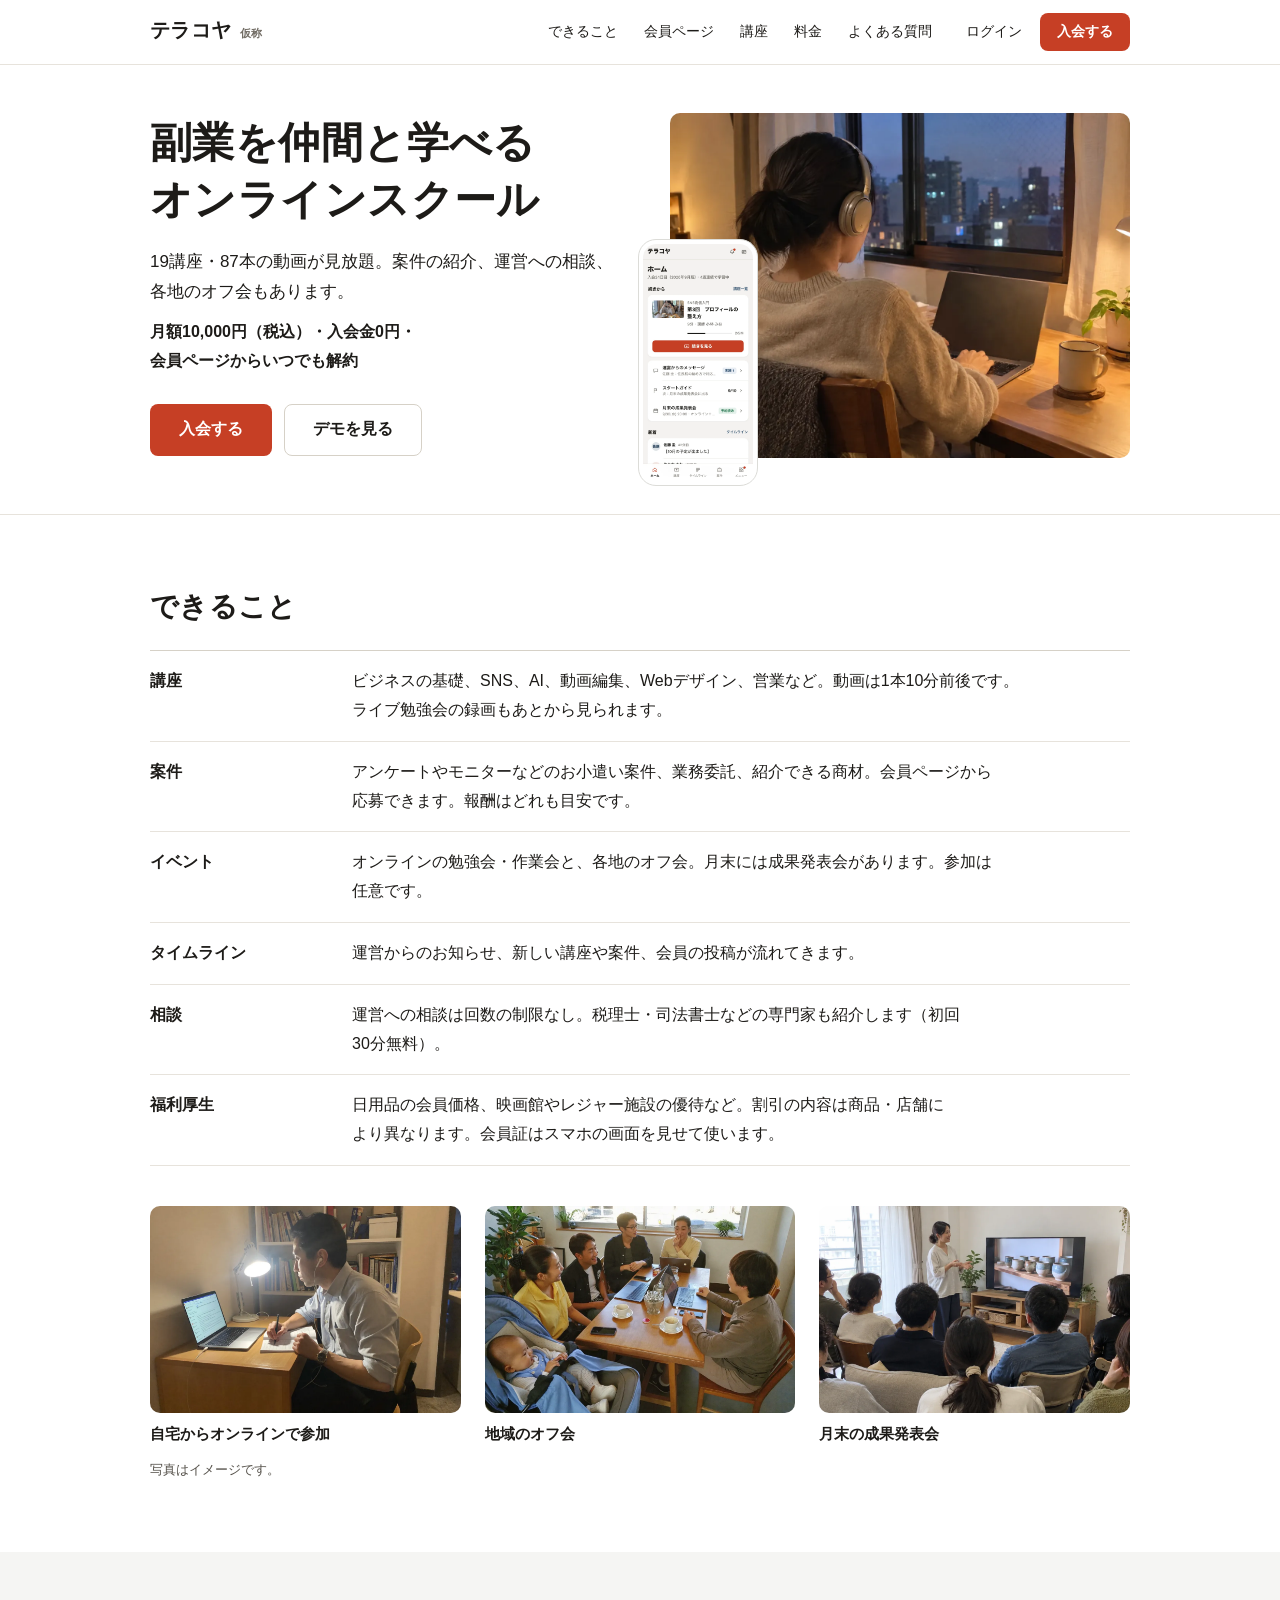
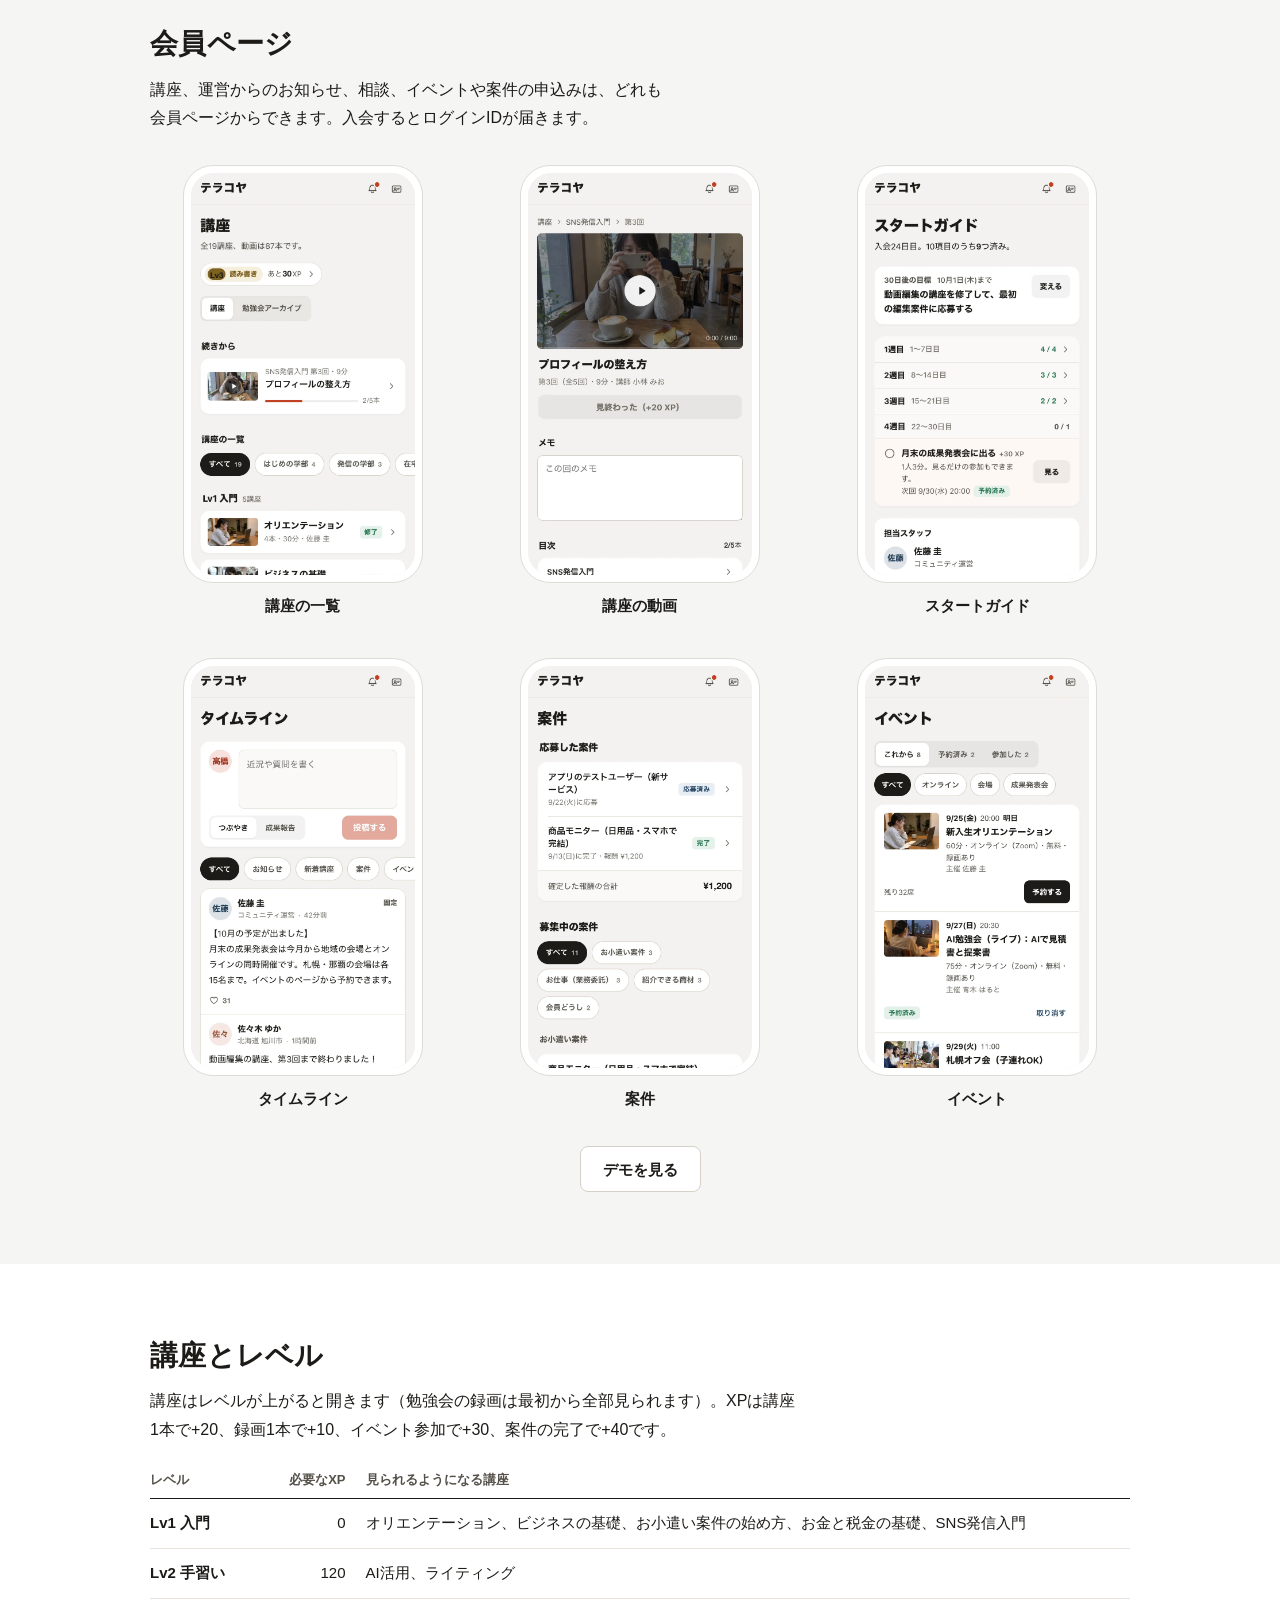
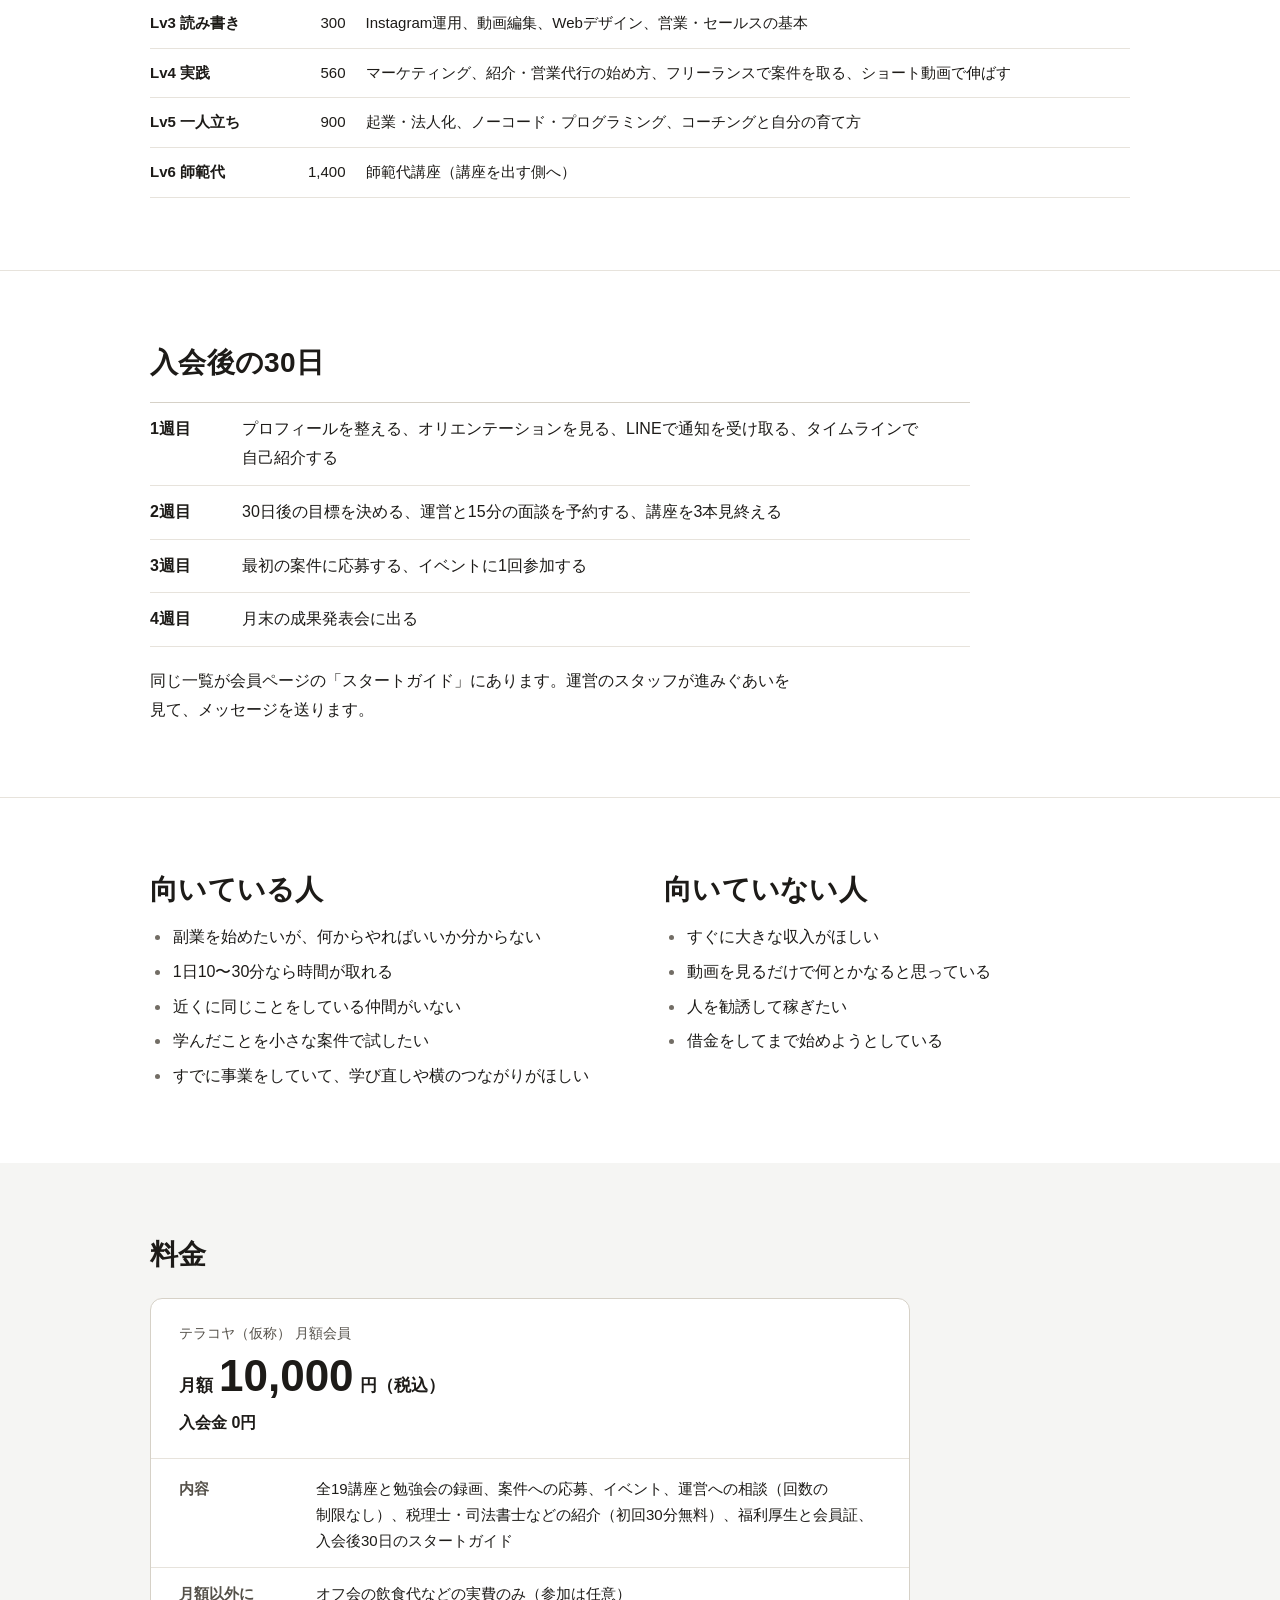
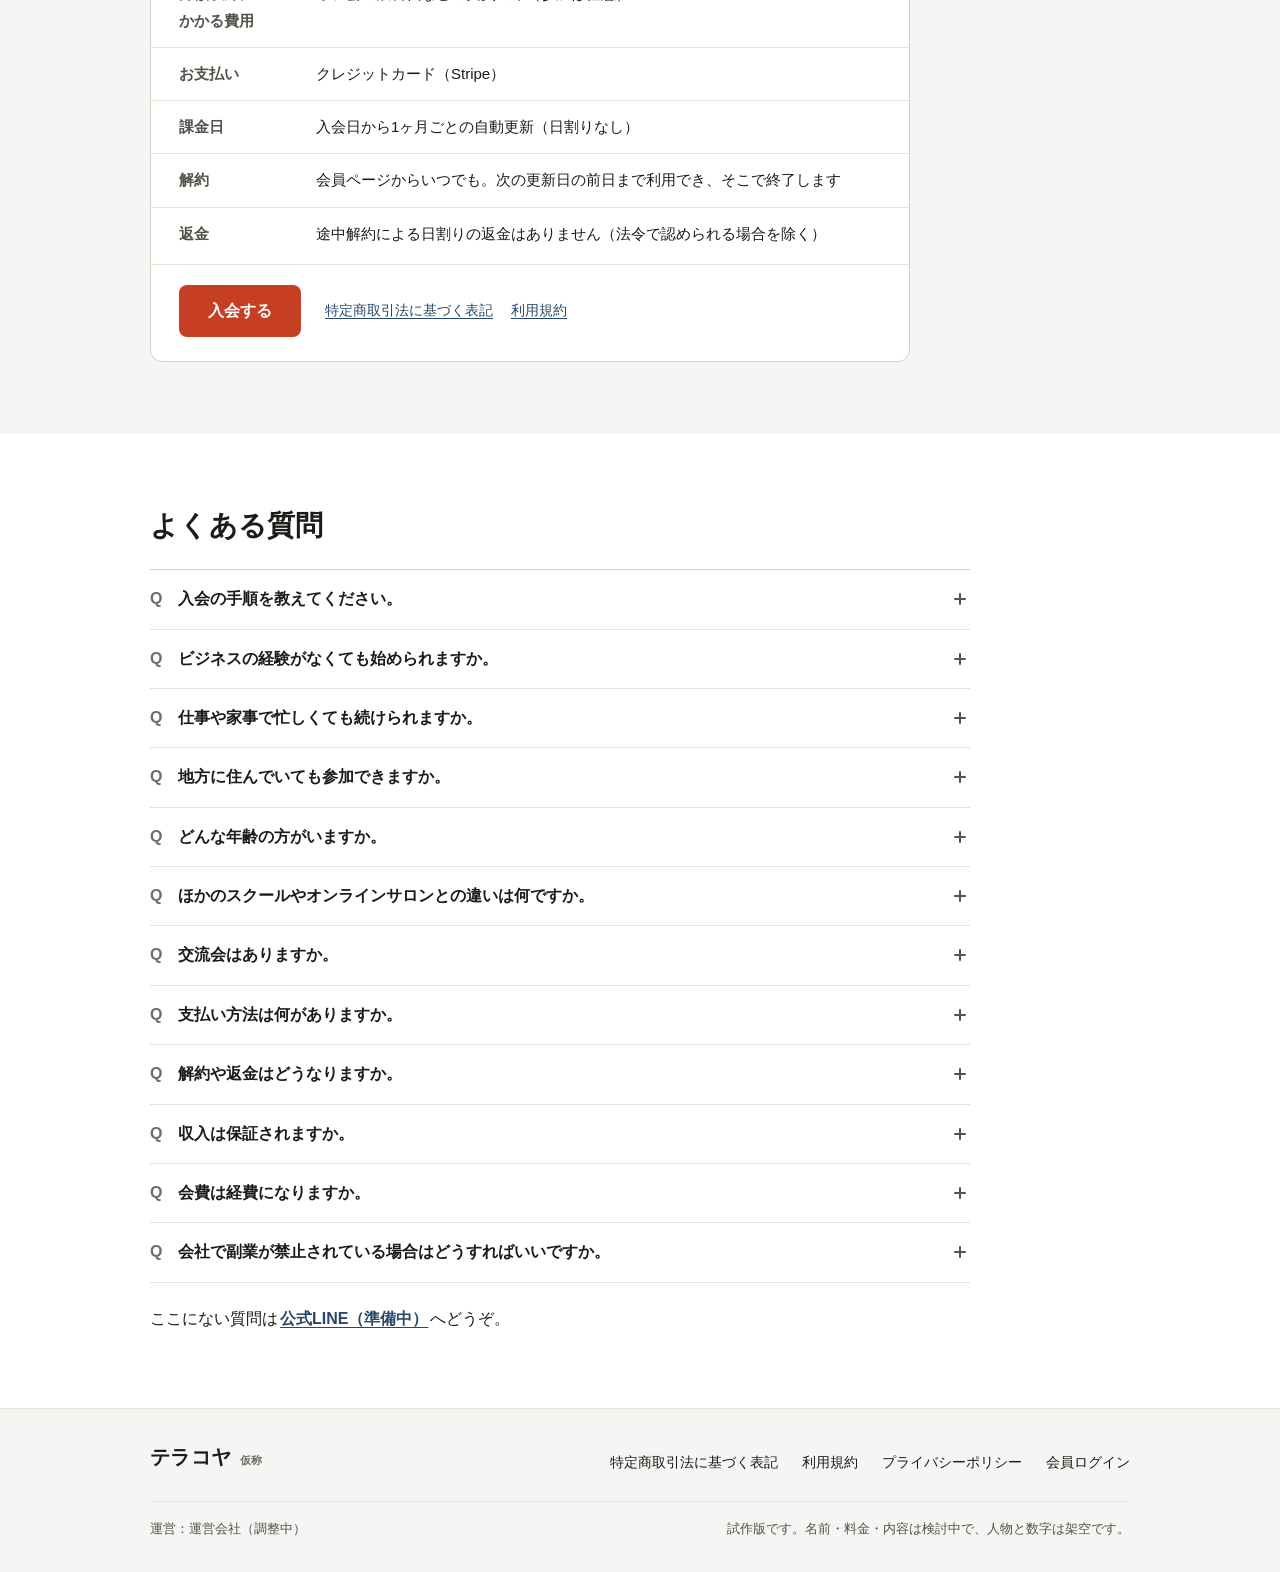
==== commit 36fb4dc4: "生成した写真を追加（公開サイトの一番上と写真の段、講座ごと・イベントごとの写真） Co-Authored-By: Claude Opus 5.5 <noreply@anthropic.com>" ====
--- a/index.html
+++ b/index.html
@@ -8,16 +8,16 @@
 <meta name="robots" content="noindex,nofollow">
 <meta name="theme-color" content="#ffffff">
 <link rel="icon" href="assets/img/favicon.svg" type="image/svg+xml">
-<link rel="stylesheet" href="assets/css/tokens.css?v=20260923210106">
-<link rel="stylesheet" href="assets/css/site.css?v=20260923210106">
+<link rel="stylesheet" href="assets/css/tokens.css?v=20260924131304">
+<link rel="stylesheet" href="assets/css/site.css?v=20260924131304">
 </head>
 <body class="site">
 <div id="site"></div>
 <noscript><p style="padding:24px">このページを表示するには JavaScript を有効にしてください。</p></noscript>
 
-<script src="assets/js/data.js?v=20260923210106"></script>
-<script src="assets/js/ui.js?v=20260923210106"></script>
-<script src="assets/js/store.js?v=20260923210106"></script>
-<script src="assets/js/site.js?v=20260923210106"></script>
+<script src="assets/js/data.js?v=20260924131304"></script>
+<script src="assets/js/ui.js?v=20260924131304"></script>
+<script src="assets/js/store.js?v=20260924131304"></script>
+<script src="assets/js/site.js?v=20260924131304"></script>
 </body>
 </html>
--- a/assets/css/site.css
+++ b/assets/css/site.css
@@ -134,20 +134,42 @@
 /* ---------- 最初の画面 ---------- */
 .site-hero { padding: 48px 0 56px; }
 .site-hero + .site-sec { border-top: 1px solid var(--line); }
-.site-hero__grid { display: grid; grid-template-columns: minmax(0, 1fr) 300px; gap: 64px; align-items: center; }
+/* 文字の列は見出しが2行に収まる幅（400px）を先に取り、写真は残りで最大460px */
+.site-hero__grid { display: grid; grid-template-columns: minmax(400px, 1fr) minmax(0, 460px); gap: 56px; align-items: center; }
 .site-hero__lead { margin-top: 18px; font-size: 17px; max-width: 30em; }
 .site-hero__cond { margin-top: 10px; font-size: 16px; font-weight: 700; }
 .site-hero__cta { display: flex; flex-wrap: wrap; gap: 12px; margin-top: 28px; }
-.site-hero__shot { width: 300px; }
+/* 写真（4:3）の左下に、会員ページの画面を小さく重ねる */
+.site-hero__media { position: relative; }
+.site-hero__photo { aspect-ratio: 4 / 3; }
+.site-hero__shot { position: absolute; left: -32px; bottom: -28px; width: 26%; max-width: 120px; }
+.site-hero__shot.site-phone { padding: 4px; border-radius: 18px; }
+.site-hero__shot.site-phone img { border-radius: 14px; }
 @media (max-width: 900px) {
   .site-hero { padding: 32px 0 44px; }
-  .site-hero__grid { grid-template-columns: minmax(0, 1fr); gap: 40px; }
-  .site-hero__shot { width: 260px; margin: 0 auto; }
+  .site-hero__grid { grid-template-columns: minmax(0, 1fr); gap: 32px; }
+  /* 1列のときは写真が画面いっぱいに大きくならないよう、幅600pxまで（文字と同じく左寄せ） */
+  .site-hero__media { max-width: 600px; }
+  .site-hero__shot { left: 16px; bottom: -24px; }
 }
 @media (max-width: 640px) {
   .site-hero__lead { font-size: 15.5px; }
   .site-hero__cond { font-size: 15px; }
   .site-hero__cta .site-btn { flex: 1 1 auto; }
+  .site-hero__grid { gap: 28px; }
+  .site-hero__shot.site-phone { display: none; }  /* スマホ幅では写真だけ（.site-phone の display より強く） */
+}
+
+/* ---------- 写真（生成したイメージ）：縦横比の決まった箱に cover で収める ---------- */
+.site-hero__photo, .site-photos__img { overflow: hidden; border-radius: 10px; background: var(--site-band); }
+.site-hero__photo img, .site-photos__img img { display: block; width: 100%; height: 100%; object-fit: cover; }
+.site-photos { display: grid; grid-template-columns: repeat(3, minmax(0, 1fr)); gap: 24px; margin-top: 40px; }
+.site-photos__img { aspect-ratio: 3 / 2; }
+.site-photos figcaption { margin-top: 10px; font-size: 15px; font-weight: 700; line-height: 1.5; }
+.site-photos__note { margin-top: 14px; font-size: 13px; color: var(--ink-2); line-height: 1.6; }
+@media (max-width: 640px) {
+  .site-photos { grid-template-columns: minmax(0, 1fr); gap: 22px; margin-top: 32px; }
+  .site-photos figcaption { margin-top: 8px; }
 }
 
 /* スクリーンショットの枠（スマホの形に角を丸めるだけ） */
@@ -179,8 +201,7 @@
   .site-shots { grid-template-columns: repeat(2, minmax(0, 1fr)); gap: 28px 16px; margin-top: 24px; }
   .site-phone { padding: 5px; border-radius: 22px; }
   .site-phone img { border-radius: 17px; }
-  .site-hero__shot.site-phone { padding: 7px; border-radius: 30px; }
-  .site-hero__shot.site-phone img { border-radius: 23px; }
+  /* 最初の画面の小さい枠（.site-hero__shot.site-phone）は上の指定のほうが強いので、ここでは変わらない */
   .site-shot__ttl { font-size: 14px; margin-top: 10px; }
 }
 
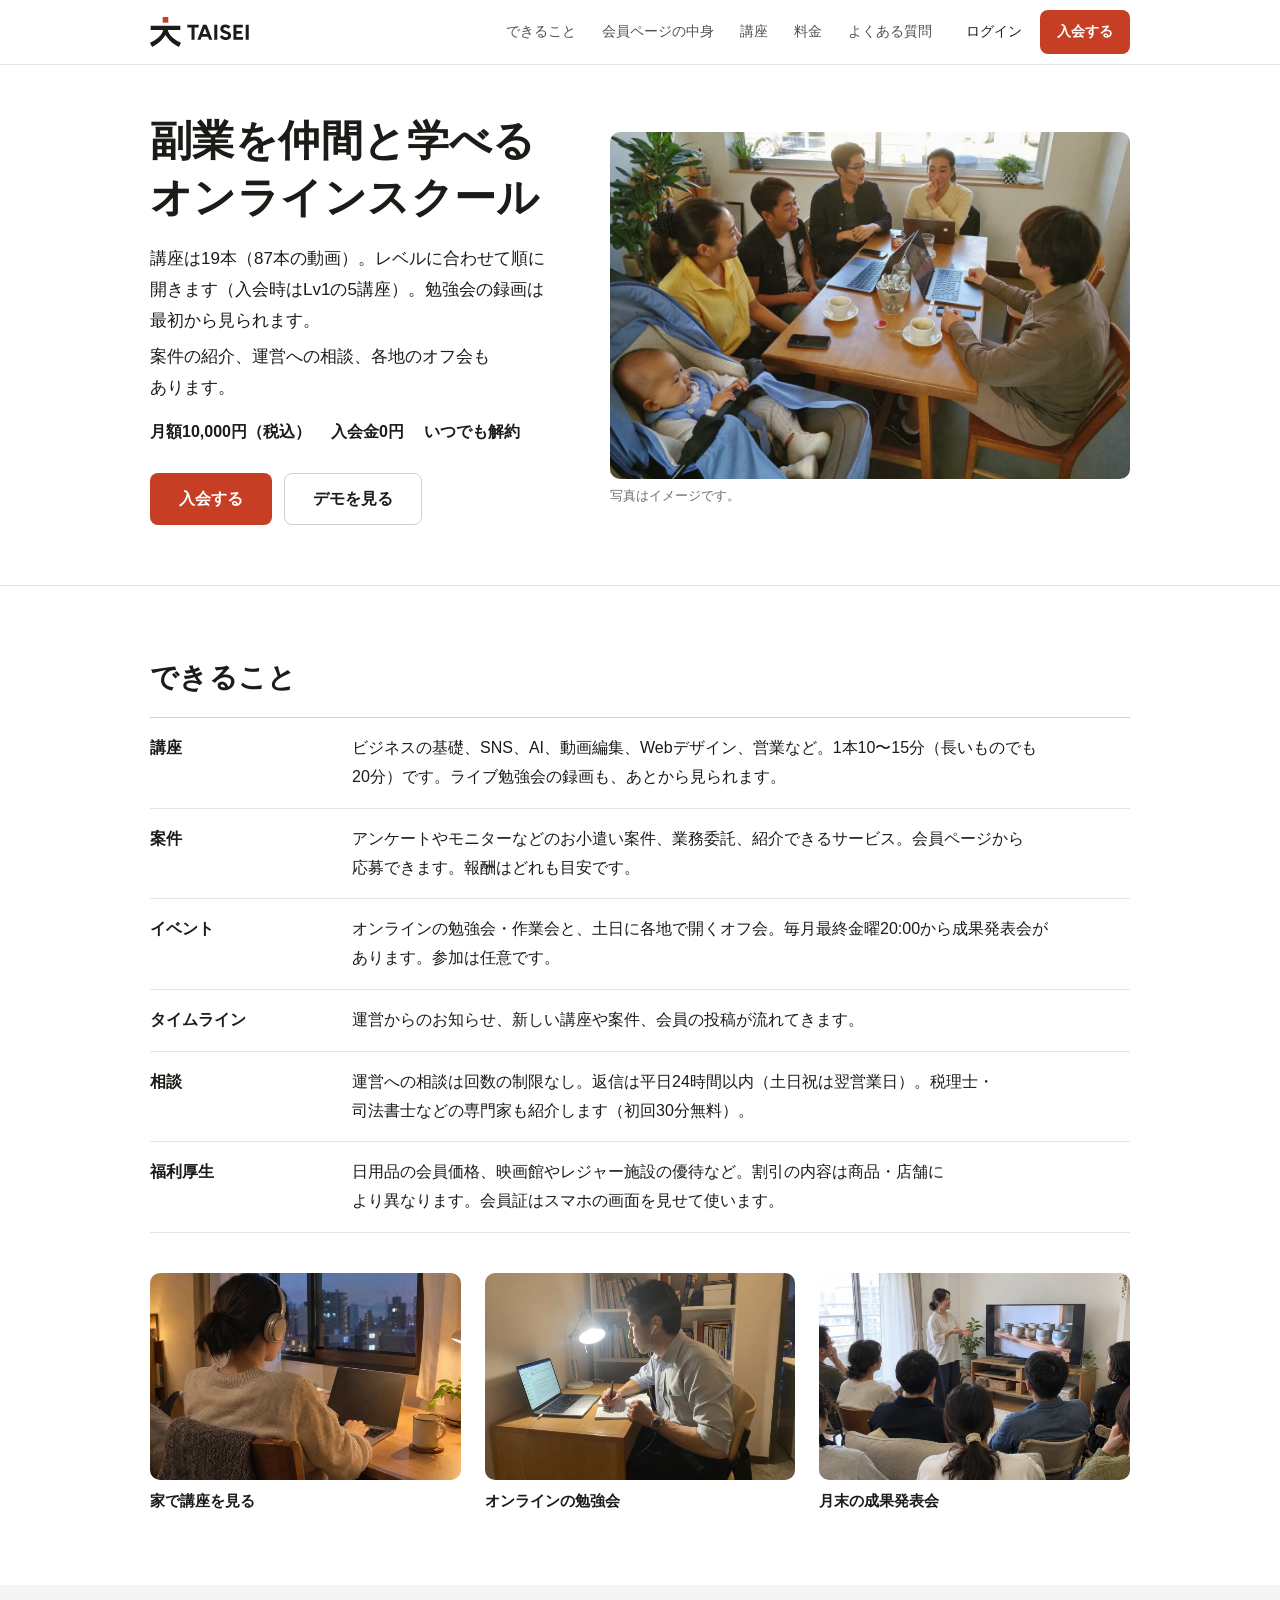
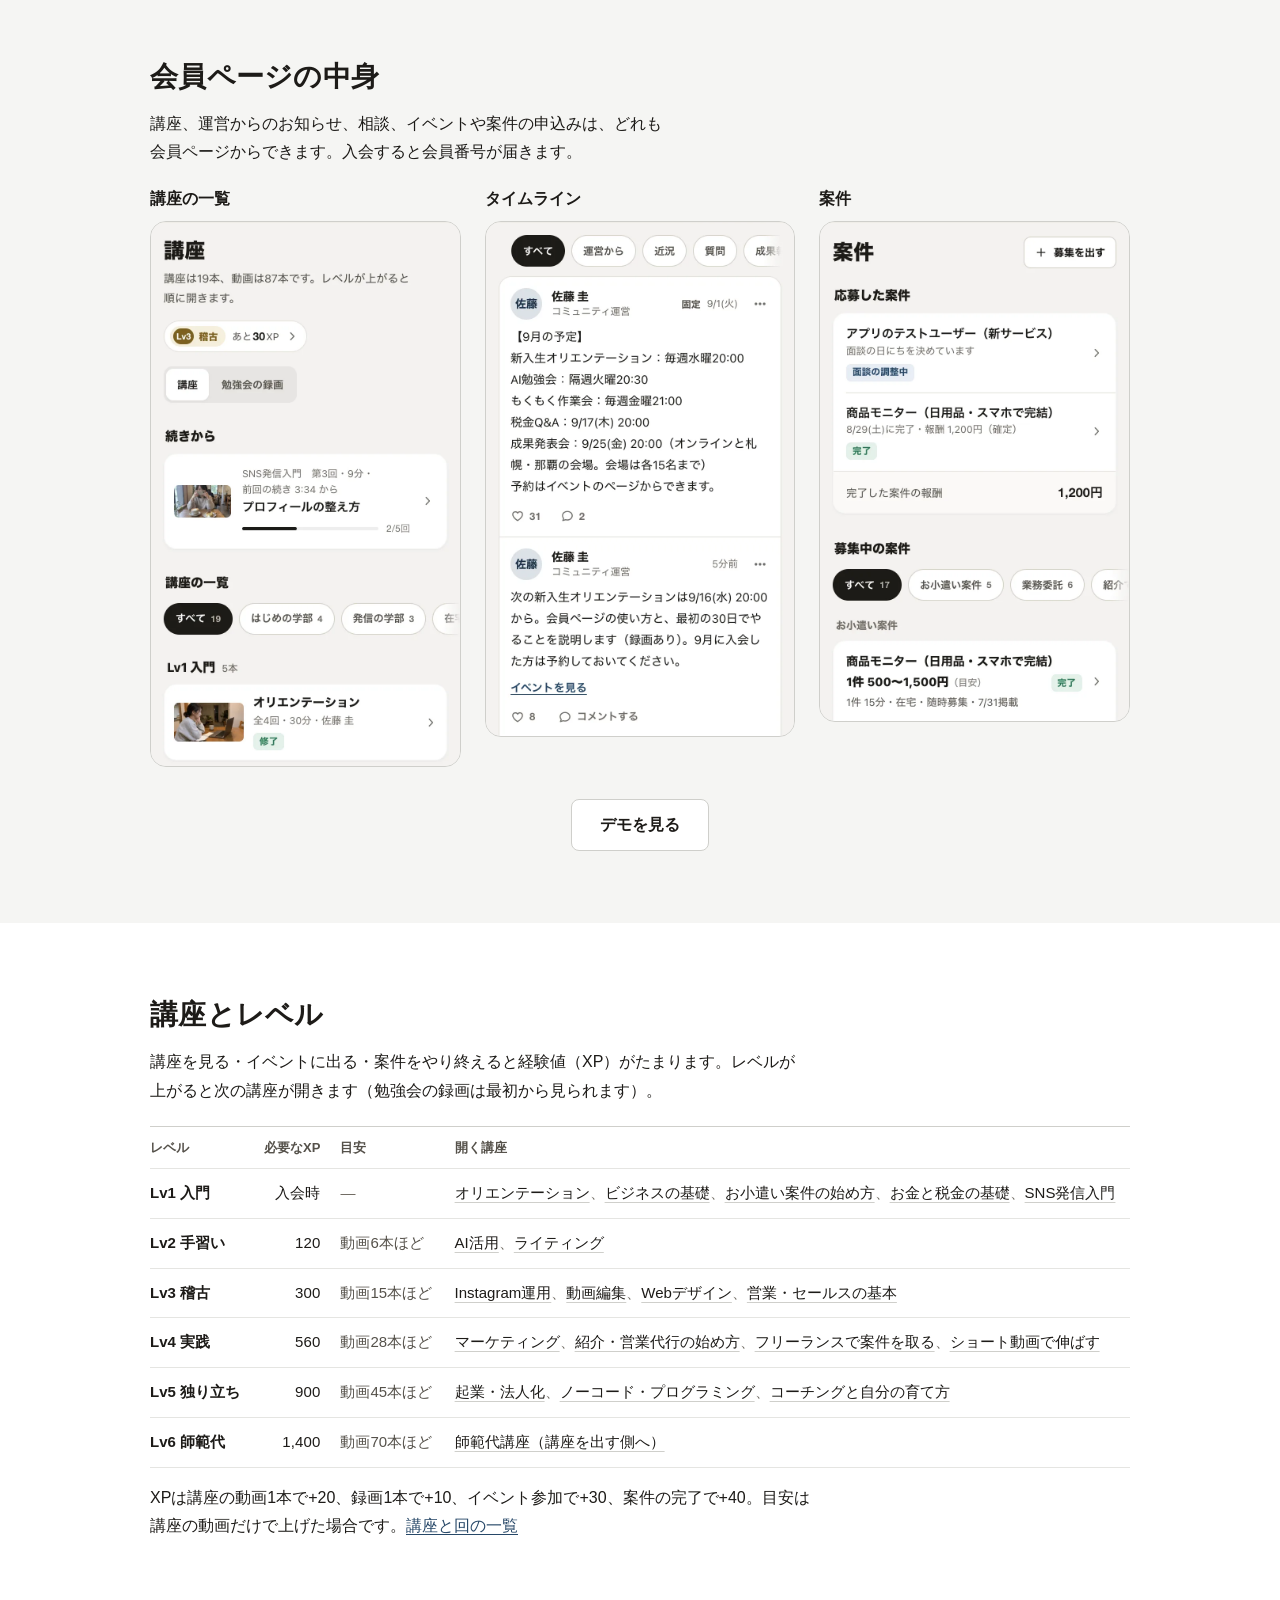
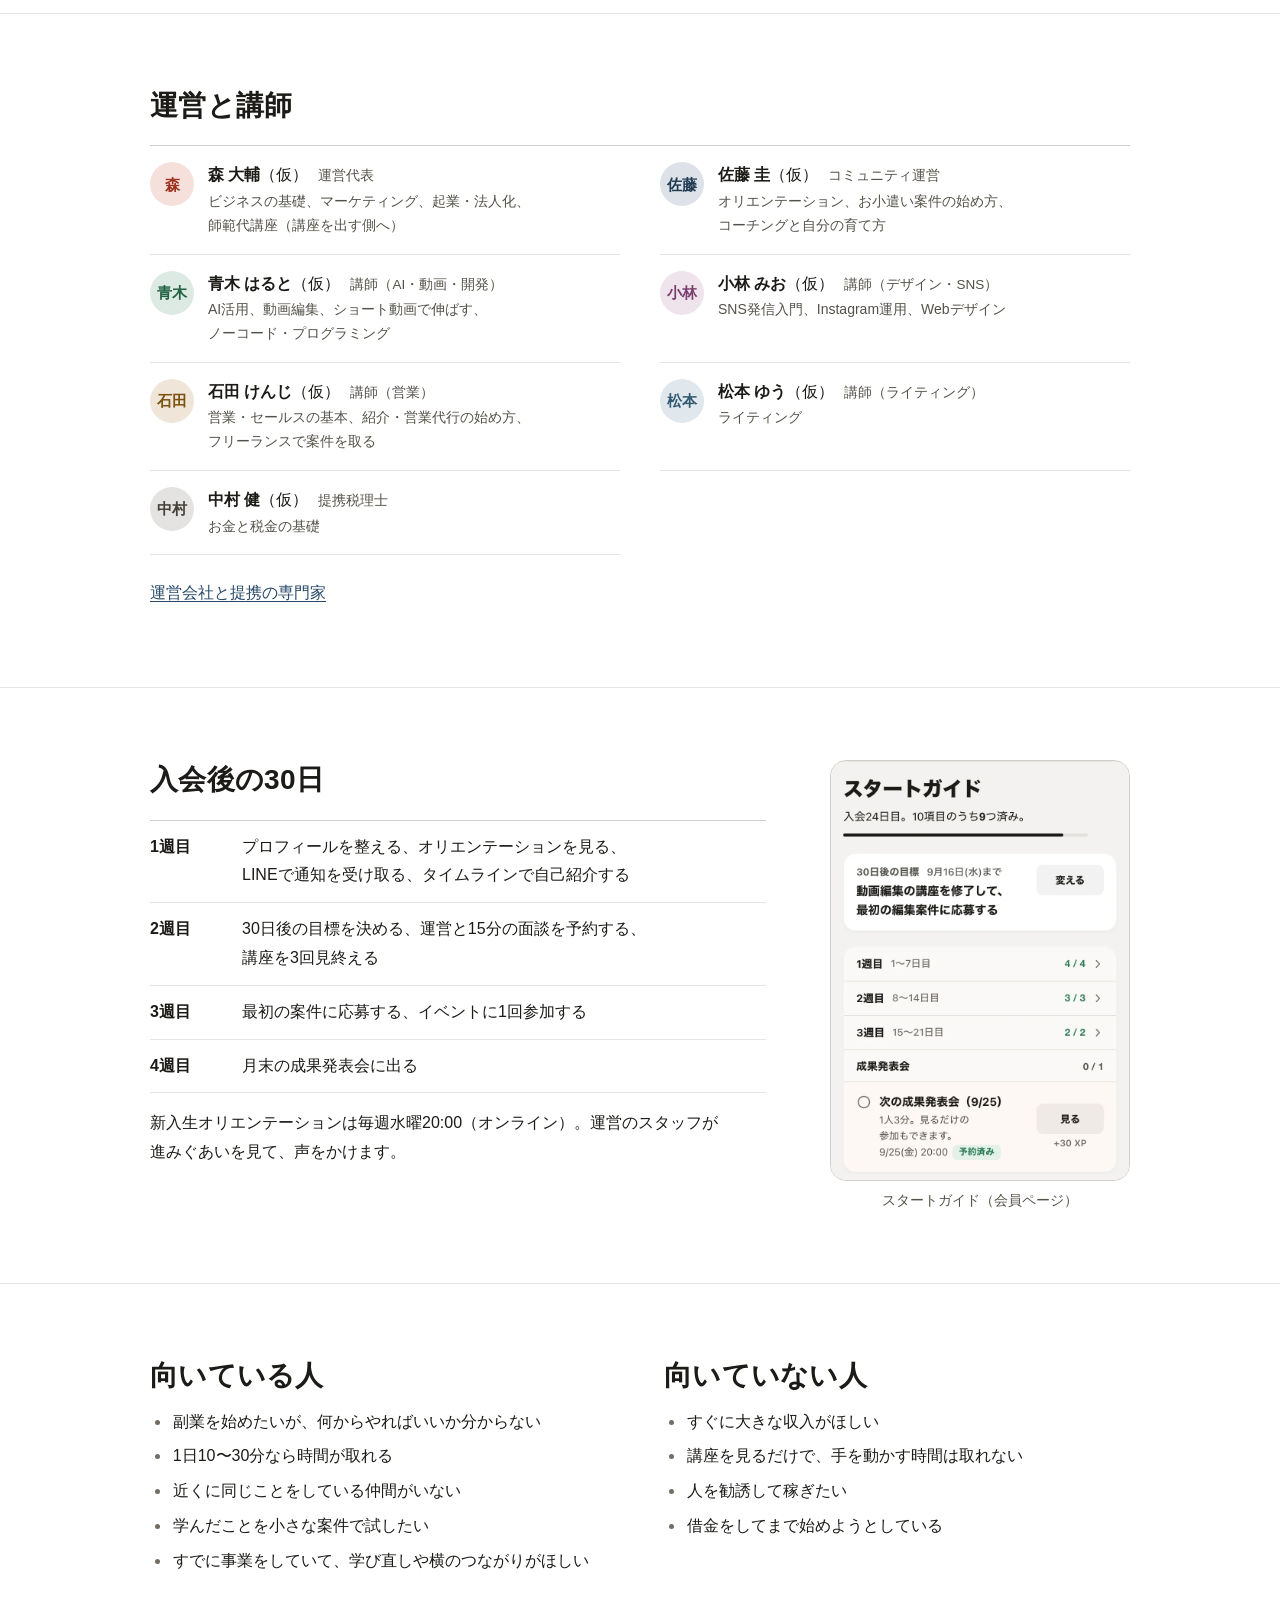
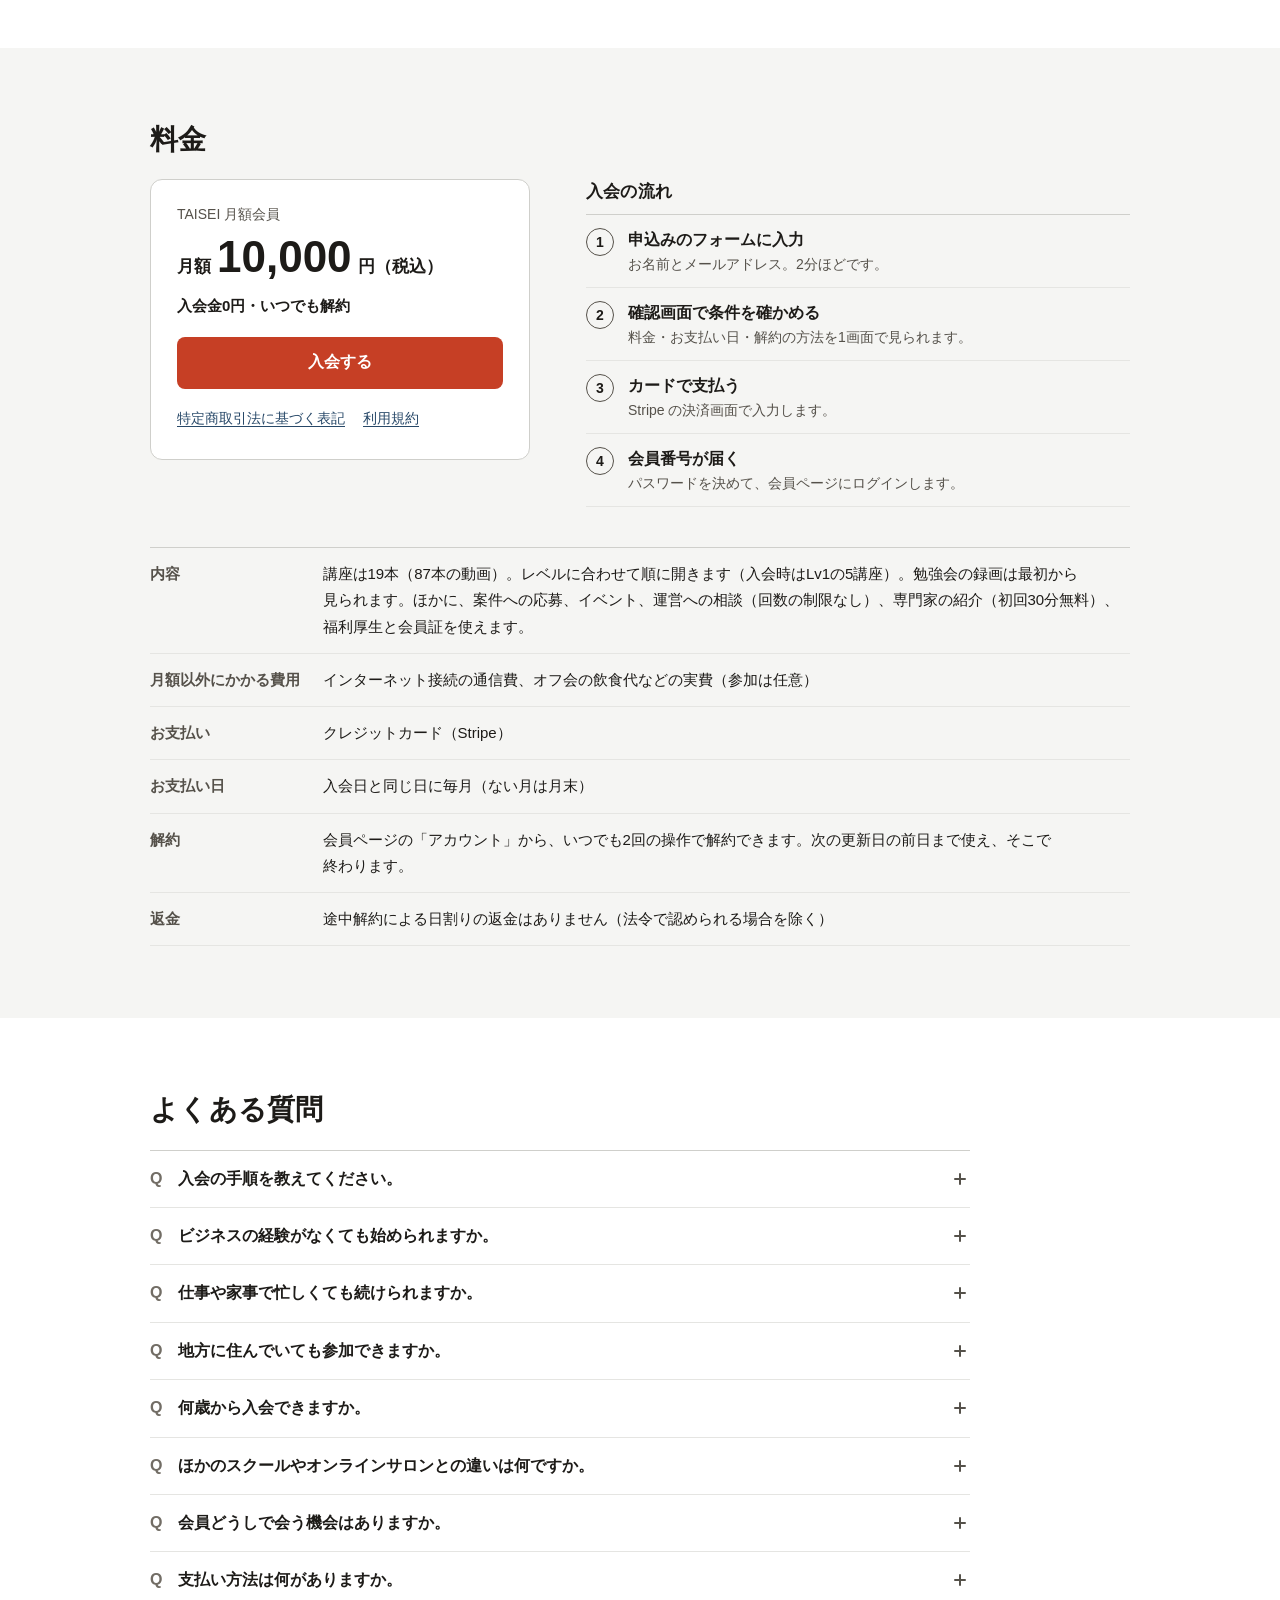
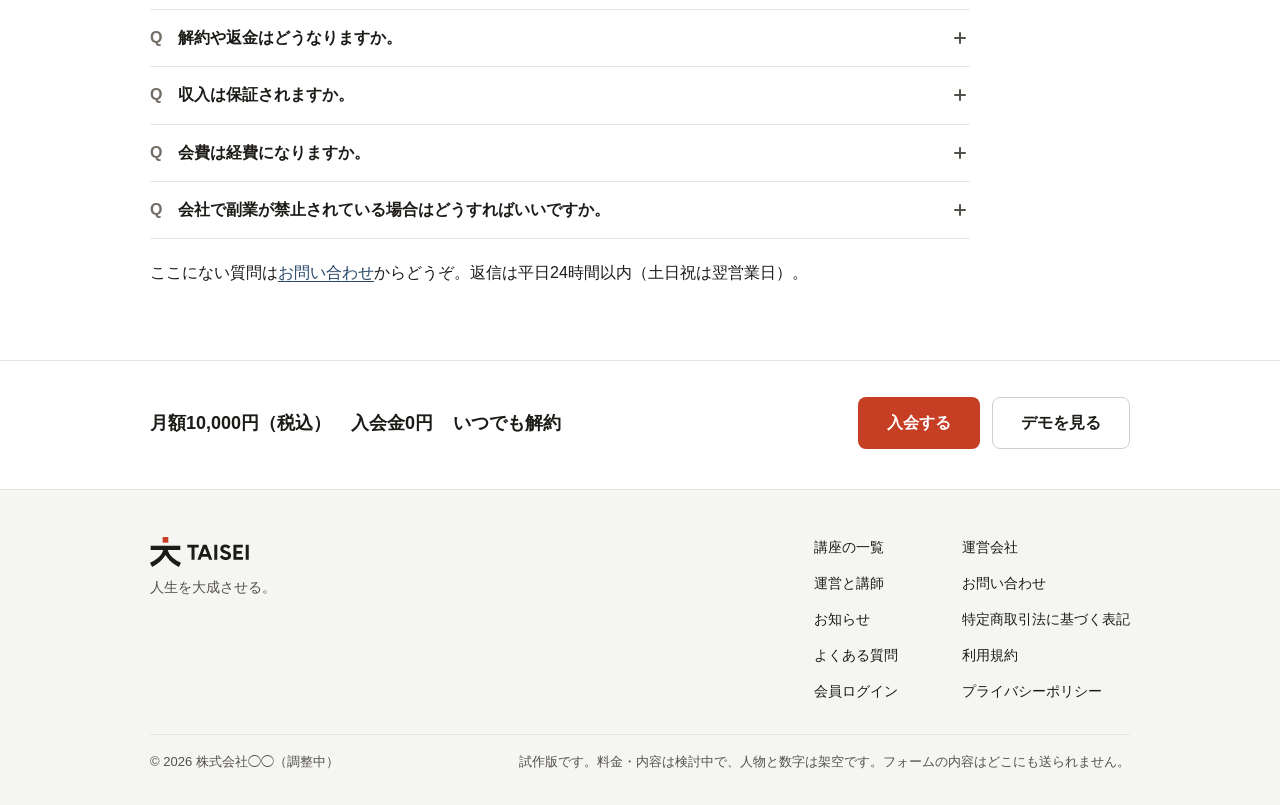
==== commit 4eb97d8c: "名前を TAISEI に（ロゴ・アイコン・共有画像）、運営画面を追加、全画面を仕上げ（v0.3） - 名前を TAISEI（人生を大成させる。）に。ロゴ・アイコン・共有の画像・会員番号 TS- に変更" ====
--- a/index.html
+++ b/index.html
@@ -3,21 +3,41 @@
 <head>
 <meta charset="utf-8">
 <meta name="viewport" content="width=device-width,initial-scale=1,viewport-fit=cover">
-<title>テラコヤ（仮称）｜副業を仲間と学べるオンラインスクール</title>
-<meta name="description" content="副業を仲間と学べるオンラインスクール。月額10,000円（税込）、入会金0円。講座の見放題、案件の紹介、運営への相談、オフ会。（試作版）">
+<title>TAISEI｜副業を仲間と学べるオンラインスクール</title>
+<meta name="description" content="副業を仲間と学べるオンラインスクール「TAISEI」。月額10,000円（税込）、入会金0円。講座はレベルに合わせて順に開き、勉強会の録画は最初から見られます。案件の紹介、運営への相談、各地のオフ会。（試作版）">
 <meta name="robots" content="noindex,nofollow">
 <meta name="theme-color" content="#ffffff">
 <link rel="icon" href="assets/img/favicon.svg" type="image/svg+xml">
-<link rel="stylesheet" href="assets/css/tokens.css?v=20260924131304">
-<link rel="stylesheet" href="assets/css/site.css?v=20260924131304">
+<link rel="apple-touch-icon" href="assets/img/apple-touch-icon.png">
+<meta name="apple-mobile-web-app-title" content="TAISEI">
+<!-- 共有したときの見え方（収入をうたう言い方はしない）。画像は 1200x630 -->
+<meta property="og:type" content="website">
+<meta property="og:site_name" content="TAISEI">
+<meta property="og:title" content="TAISEI｜副業を仲間と学べるオンラインスクール">
+<meta property="og:description" content="月額10,000円（税込）・入会金0円。副業の講座（レベルに合わせて順に開く）、案件の紹介、運営への相談、各地のオフ会。（試作版）">
+<meta property="og:url" content="https://playmark0227-svg.github.io/terakoya-preview/">
+<meta property="og:image" content="https://playmark0227-svg.github.io/terakoya-preview/assets/img/og.png">
+<meta property="og:image:width" content="1200">
+<meta property="og:image:height" content="630">
+<meta property="og:image:alt" content="カフェのテーブルでノートパソコンを広げて話す5人とベビーカーの赤ちゃんの写真。右に TAISEI のロゴと「人生を大成させる。」「副業を仲間と学べるオンラインスクール」の文字">
+<meta property="og:locale" content="ja_JP">
+<meta name="twitter:card" content="summary_large_image">
+<meta name="twitter:title" content="TAISEI｜副業を仲間と学べるオンラインスクール">
+<meta name="twitter:description" content="月額10,000円（税込）・入会金0円。副業の講座（レベルに合わせて順に開く）、案件の紹介、運営への相談、各地のオフ会。（試作版）">
+<meta name="twitter:image" content="https://playmark0227-svg.github.io/terakoya-preview/assets/img/og.png">
+<meta name="twitter:image:alt" content="カフェのテーブルでノートパソコンを広げて話す5人とベビーカーの赤ちゃんの写真。右に TAISEI のロゴと「人生を大成させる。」「副業を仲間と学べるオンラインスクール」の文字">
+<link rel="stylesheet" href="assets/css/tokens.css?v=20260926065925">
+<link rel="stylesheet" href="assets/css/site.css?v=20260926065925">
 </head>
 <body class="site">
 <div id="site"></div>
+<div id="toast" role="status" aria-live="polite"></div>
 <noscript><p style="padding:24px">このページを表示するには JavaScript を有効にしてください。</p></noscript>
 
-<script src="assets/js/data.js?v=20260924131304"></script>
-<script src="assets/js/ui.js?v=20260924131304"></script>
-<script src="assets/js/store.js?v=20260924131304"></script>
-<script src="assets/js/site.js?v=20260924131304"></script>
+<script src="assets/js/data.js?v=20260926065925"></script>
+<script src="assets/js/ui.js?v=20260926065925"></script>
+<script src="assets/js/store.js?v=20260926065925"></script>
+<script src="assets/js/domain.js?v=20260926065925"></script>
+<script src="assets/js/site.js?v=20260926065925"></script>
 </body>
 </html>
--- a/assets/css/tokens.css
+++ b/assets/css/tokens.css
@@ -3,10 +3,16 @@
    ここを変えると全画面が変わる。
    ------------------------------------------------------------
    配色の考え方
-   - 墨（--ink）と生成り（--paper）を地にして、朱（--accent）を1色だけ差す。
-     寺子屋の「墨と朱筆」から取った。朱は「押せるもの」「いま進むところ」だけに使う。
+   - 墨（--ink）と朱（--accent）はロゴの2色（assets/img/logo.svg：「大」の字の人が墨、頭の四角が朱）。
+     地は白と薄い灰にして、朱を1色だけ差す。朱は「押せるもの」「いま進むところ」とロゴの頭だけに使う。
    - 藍（--indigo）は情報の色。お知らせ・リンク・運営からの連絡に使う。
    - 緑（--ok）は「できた」、黄土（--warn）は「気をつけて」。この2つは意味でしか使わない。
+   文字のコントラスト（小さい字は 4.5:1 以上。数はこのファイルの色で測ったもの）
+   - 薄い面（--*-weak）の上の文字は、その色の「文字用」を使う：
+       朱 --accent-ink（5.8:1）・藍 --indigo（8.0:1）・緑 --ok（4.5:1）・黄土 --warn-ink（5.0:1）・金 --gold-ink（5.1:1）
+     --warn をそのまま --warn-weak の上の字に使うと 4.4:1 で足りない（--warn は線・点・白地の字まで）。
+   - 灰の字 --ink-3 は白地 5.1:1・地の灰（--bg）4.6:1。札・セグメント・任意の札のような
+     半透明の灰を重ねた面（rgba(29,27,24,.06)）の上では 4.1:1 に落ちるので、そこでは --ink-2 を使う。
    ============================================================ */
 :root {
   /* 地 */
@@ -18,7 +24,7 @@
   /* 文字 */
   --ink: #1d1b18;
   --ink-2: #55514a;
-  --ink-3: #726d65;       /* 白地・灰地のどちらでも 4.5:1 以上 */
+  --ink-3: #726d65;       /* 白地 5.1:1・地の灰 4.6:1。半透明の灰の面（札・セグメント）の上では足りない → --ink-2 */
   --ink-inv: #ffffff;
 
   /* 罫 */
@@ -31,9 +37,10 @@
   --accent-weak: #fbebe6;
   --indigo: #274868;       /* 藍 */
   --indigo-weak: #e7edf4;
-  --ok: #2c7a53;
+  --ok: #2c7a53;           /* 緑の字は白地 5.2:1・淡い緑地 4.5:1 */
   --ok-weak: #e4f1ea;
-  --warn: #9a6512;
+  --warn: #9a6512;         /* 黄土。線・点・棒と、白地の字（4.9:1）まで */
+  --warn-ink: #8f5d10;     /* 黄土の文字用。淡い黄土地（--warn-weak）で 5.0:1、地の灰で 5.0:1 */
   --warn-weak: #fbf0d9;
   --gold: #a07d2c;         /* レベル章・会員証の箔（線や面に使う） */
   --gold-ink: #7d6120;     /* 金の文字用（白地・淡い金地で 4.5:1 以上） */
@@ -60,6 +67,16 @@
   --shadow-3: 0 18px 48px rgba(29, 27, 24, .18);
 
   --ease: cubic-bezier(.2, .7, .2, 1);
+
+  /* 焦点の輪（入力欄など、枠線を朱にするものに添える） */
+  --ring: 0 0 0 3px rgba(198, 63, 37, .22);
+
+  /* 重なりの順（下から） */
+  --z-bar: 30;        /* 上の帯・下のタブ */
+  --z-proto: 40;      /* 試作版の札 */
+  --z-pop: 60;        /* 小さなメニュー */
+  --z-modal: 100;     /* 窓 */
+  --z-toast: 200;     /* 一言の知らせ */
 }
 
 *, *::before, *::after { box-sizing: border-box; }
@@ -79,12 +96,26 @@
 h1, h2, h3, h4, p, ul, ol, figure { margin: 0; }
 ul, ol { padding: 0; list-style: none; }
 table { border-collapse: collapse; }
-:focus-visible { outline: 2px solid var(--accent); outline-offset: 2px; border-radius: 4px; }
+/* 焦点の線。角丸は変えない（ボタンやカードの形が焦点で変わらないように） */
+:focus-visible { outline: 2px solid var(--accent); outline-offset: 2px; }
 
 .num { font-family: var(--font-num); font-variant-numeric: tabular-nums; letter-spacing: .01em; }
 .mono { font-family: var(--font-mono); font-size: .92em; }
 .serif { font-family: var(--font-serif); }
-.sr-only { position: absolute; width: 1px; height: 1px; overflow: hidden; clip: rect(0 0 0 0); white-space: nowrap; }
+.sr-only {
+  position: absolute !important; width: 1px; height: 1px; margin: -1px; padding: 0; border: 0;
+  overflow: hidden; clip: rect(0 0 0 0); clip-path: inset(50%); white-space: nowrap;
+}
+.nw { white-space: nowrap; }   /* 「スマホ」「10分」などを行の途中で割らない */
+
+/* 「本文へ移動」。Tab を押したときだけ左上に出る */
+.skip-link {
+  position: fixed; left: 12px; top: 12px; z-index: calc(var(--z-toast) + 1);
+  padding: 10px 16px; border-radius: 10px; background: var(--ink); color: #fff;
+  font-size: 14px; font-weight: 700; text-decoration: none;
+  transform: translateY(-160%); transition: transform .15s var(--ease);
+}
+.skip-link:focus, .skip-link:focus-visible { transform: none; outline-offset: 3px; }
 
 /* 線だけの記号（ui.js の icon()） */
 .ico { width: 20px; height: 20px; flex: none; display: inline-block; vertical-align: middle; }
@@ -97,13 +128,57 @@
 }
 
 /* ---------- 公開サイトと会員ページの両方で使う部品 ---------- */
-/* 屋号の判子（ui.js の brandmark()） */
-.brandmark { display: inline-flex; align-items: baseline; gap: 8px; color: var(--ink); }
-.brandmark__name { font-family: var(--font-sans); font-size: 20px; font-weight: 800; letter-spacing: .02em; line-height: 1.2; }
-.brandmark__sub { font-family: var(--font-sans); font-size: 11px; font-weight: 600; color: var(--ink-3); }
+/* 屋号のロゴ（ui.js の brandmark()）。大きさは --brand-h（ロゴの高さ）だけで決める。幅は形の比から出す
+   （横組み 329.12:100・印だけ 103.25:100・縦組み 149.72:156.11）。くっきり見えるよう高さは整数の px にする。
+   ここは既定（公開サイトのヘッダー・フッター）。会員ページの帯・ログインは app.css、運営画面は admin.css で --brand-h を変える。
+   濃い面（会員証・濃い帯）では .brandmark--deep か .is-deep の中に置く：墨の部分が --on-deep、頭の四角が明るい朱になる */
+.brandmark {
+  --brand-h: 30px; --brand-ink: var(--ink); --brand-seal: var(--accent);
+  display: inline-flex; align-items: center; gap: 10px; color: var(--brand-ink); line-height: 1; vertical-align: middle;
+}
+.brandmark__logo { display: block; flex: none; height: var(--brand-h); width: calc(var(--brand-h) * 3.2912); max-width: none; overflow: visible; }
+.brandmark--mark .brandmark__logo { width: calc(var(--brand-h) * 1.0325); }
+.brandmark--stack .brandmark__logo { width: calc(var(--brand-h) * .9591); }
+.brandmark__seal { fill: var(--brand-seal); }
+/* 添える文字（会員ページ・運営）。ロゴの字（TAISEI）の高さの真ん中にそろえる */
+.brandmark__sub { font-family: var(--font-sans); font-size: 12px; font-weight: 700; line-height: 1.2; color: var(--ink-2); white-space: nowrap; letter-spacing: 0; }
+.brandmark--deep, .is-deep .brandmark { --brand-ink: var(--on-deep); --brand-seal: #e0553a; }
+.brandmark--deep .brandmark__sub, .is-deep .brandmark__sub { color: var(--on-deep-muted); }
+@media (forced-colors: active) { .brandmark__seal { fill: currentColor; } }
 
-/* 一言の知らせ（ui.js の toast()）。幅は画面いっぱいまで使い、短い文は真ん中に */
-#toast { position: fixed; left: 16px; right: 16px; bottom: 28px; z-index: 200; display: flex; flex-direction: column; gap: 8px; align-items: center; pointer-events: none; }
-.toast { background: var(--ink); color: #fff; padding: 11px 18px; border-radius: 12px; font-size: 14px; font-weight: 600; line-height: 1.6; box-shadow: 0 6px 24px rgba(29, 27, 24, .18); max-width: 520px; text-align: center; animation: toastin .25s cubic-bezier(.2, .7, .2, 1); }
-.toast.is-ok::before { content: "✓ "; color: #8fd6ae; }
+/* 一言の知らせ（ui.js の toast()）。幅は画面いっぱいまで使い、短い文は真ん中に。
+   会員ページでは左の帯を除いた本文の真ん中、スマホでは下のタブの上に出す（app.css） */
+#toast {
+  position: fixed; left: 16px; right: 16px; bottom: calc(24px + env(safe-area-inset-bottom)); z-index: var(--z-toast);
+  display: flex; flex-direction: column; gap: 8px; align-items: center; pointer-events: none;
+}
+.toast {
+  display: flex; align-items: center; gap: 4px 14px; pointer-events: auto;
+  background: var(--ink); color: #fff; padding: 11px 18px; border-radius: 12px;
+  font-size: 14px; font-weight: 600; line-height: 1.6; box-shadow: 0 6px 24px rgba(29, 27, 24, .18);
+  max-width: min(520px, 100%); text-align: left; overflow-wrap: anywhere;
+  animation: toastin .25s var(--ease);
+}
+.toast__txt { flex: 1; min-width: 0; word-break: auto-phrase; text-wrap-style: pretty; }   /* 2行になるときは文節で折る */
+.toast.is-ok::before { content: "✓"; color: #8fd6ae; font-weight: 800; margin-right: -4px; }
+.toast.is-error { background: var(--accent-ink); }
+.toast.is-error::before { content: "!"; flex: none; width: 18px; height: 18px; border-radius: 50%; background: #fff; color: var(--accent-ink); font-size: 12px; font-weight: 800; line-height: 18px; text-align: center; }
+.toast__btn {
+  flex: none; margin: -6px -8px -6px 0; min-height: 34px; padding: 0 10px; border: 0; border-radius: 8px;
+  background: rgba(255, 255, 255, .14); color: #fff; font-size: 13px; font-weight: 700;
+}
+.toast__btn:hover { background: rgba(255, 255, 255, .24); }
+/* 指で押す幅（860px 以下）：見た目は 34px のまま、押せる範囲を上下に 44px まで広げる（知らせの余白の中に収まる） */
+@media (max-width: 860px) {
+  .toast__btn { position: relative; }
+  .toast__btn::before { content: ""; position: absolute; left: -4px; right: -4px; top: 50%; height: 44px; transform: translateY(-50%); }
+}
+.toast.is-leaving { opacity: 0; transform: translateY(6px); transition: opacity .18s, transform .18s; }
 @keyframes toastin { from { opacity: 0; transform: translateY(8px); } }
+/* 窓が開いているあいだは、知らせを画面の上に出す（窓の下のボタンや、下から出る窓の中身に重ねない）。
+   ボタンのない知らせは押せないようにして、下にあるものを押す指を止めない。
+   会員ページのスマホでは、窓の上の隙間に収まるよう新しい1つだけを小さめに出す（app.css） */
+body:has(.modal-bg) #toast { top: calc(12px + env(safe-area-inset-top)); bottom: auto; }
+body:has(.modal-bg) .toast:not(:has(.toast__btn)) { pointer-events: none; }
+@media (hover: none) { .toast:not(:has(.toast__btn)) { pointer-events: none; } }
+@media (prefers-reduced-motion: reduce) { .toast, .toast.is-leaving, .skip-link { animation: none; transition: none; } }
--- a/assets/css/site.css
+++ b/assets/css/site.css
@@ -3,46 +3,69 @@
    ------------------------------------------------------------
    - 地は白。帯を分けたいところだけ薄い灰。見出しは角ゴシックの太字。
    - 朱は「入会する」だけ。
-   - 会員ページの部品（app.css）は読み込まない。ここは body.site と .site-* で閉じる。
+   - 会員ページの部品（app.css）は読み込まない。ここは body.site と .site-* で閉じる（顔の丸 .avatar だけ同じ名前）。
+   - 本文の幅は2つだけ：980px（.site-wrap）と 820px（読むページの .site-wrap--narrow、紹介ページの中の .site-narrow）。
+   - 表はひとつの形：外枠なし、上に --line-2、行の間に --line。
    ============================================================ */
 
 body.site {
+  /* 罫線は公開サイトだけ、黄みのない灰にする（白地で黄ばんで見えないように） */
+  --line: #e5e5e2;
+  --line-2: #cfcfcb;
   /* 公開サイトだけで使う色（tokens.css にない中間の色は、ここに名前を付けて持つ） */
   --site-bg: #ffffff;
   --site-band: #f5f5f3;                       /* 帯・フッター */
-  --site-head-bg: rgba(255, 255, 255, .96);   /* 貼り付くヘッダー */
+  --site-head-bg: #ffffff;                    /* 貼り付くヘッダー（透かすと下の文字がロゴに重なって読めるので、不透明にする） */
   --site-wash: rgba(29, 27, 24, .05);         /* 押せるものに触れたときの薄い墨 */
-  --site-phone: #dcdcd8;                      /* スクリーンショットの枠 */
   --site-ink-hover: #000;
-  --site-placeholder: #b3ada3;
+  --site-placeholder: #8b867d;
   --site-err-bg: #fffaf8;
+  --site-pad: 24px;
   background: var(--site-bg); color: var(--ink);
   font-size: 16px; line-height: 1.8;
 }
+/* 貼り付くヘッダーの下に見出しが隠れないように */
+html { scroll-padding-top: 80px; }
 body.site ::selection { background: var(--accent-weak); color: var(--ink); }
-.site-main:focus { outline: none; }
-.site-wrap { max-width: 1028px; margin: 0 auto; padding: 0 24px; }
+.site-main:focus, body.site [tabindex="-1"]:focus { outline: none; }
+/* 短いページ（お知らせ・見つからないなど）でも、フッターを画面の下に置く（下に白い余りを出さない） */
+body.site #site { display: flex; flex-direction: column; min-height: 100vh; min-height: 100dvh; }
+body.site .site-main { flex: 1 0 auto; }
+.site-wrap { max-width: calc(980px + 2 * var(--site-pad)); margin: 0 auto; padding: 0 var(--site-pad); }
+.site-wrap--narrow { max-width: calc(820px + 2 * var(--site-pad)); }
+.site-narrow { max-width: 820px; }
 .site-nb { display: inline-block; }
-.site-h1, .site-h2, .site-sec__lead, .site-sec__after, .site-hero__lead, .site-can dd, .site-tbl td,
-.site-weeks span, .site-bullets li, .site-faq__s, .site-faq__a, .site-join__lead, .site-doc__ttl,
-.site-kv th, .site-kv td, .site-join__plan span, .site-join__notice, .site-join__ttl, .site-idbox__pw,
-.site-refbar span { word-break: auto-phrase; overflow-wrap: anywhere; }
-@media (max-width: 640px) {
-  body.site { font-size: 15px; }
-  .site-wrap { padding: 0 20px; }
-}
-
-/* 屋号（文字だけ）と一言の知らせ（toast）は tokens.css にある */
+.site-nw { white-space: nowrap; }
+/* 最後の行に「出ます。」のような短い切れ端だけが残らないよう、どの幅でも pretty で折る（会員ページの app.css と同じ）。
+   text-wrap のまとめ書きにしない（white-space: nowrap の1行が折り返しに戻るため） */
+body.site p, body.site li, body.site dd, body.site dt, body.site td, body.site th, body.site h1, body.site h2, body.site h3,
+body.site summary, body.site figcaption, body.site label { word-break: auto-phrase; overflow-wrap: break-word; text-wrap-style: pretty; }
+/* メールアドレスは途中で割らず、入らないときだけ折る */
+.site-email { display: inline-block; max-width: 100%; overflow-wrap: anywhere; word-break: normal; }
+@media (max-width: 900px) { html { scroll-padding-top: 72px; } }
+@media (max-width: 640px) {
+  body.site { font-size: 15px; --site-pad: 20px; }
+  /* 狭い画面の長い文（規約・特商法・答え・契約の中身・区切りの説明）は、文節で折らずに行を埋める
+     （文節で折ると右が大きく空き、詩のような段落になるため）。
+     2〜3行の短い文（人の紹介・見出しの下の一言・表の短い値）は、言葉の途中で割れないよう文節で折ったまま */
+  body.site :is(.site-doc__art p, .site-doc__art li, .site-kv--doc td, .site-kv--deal td, .site-price__kv td,
+    .site-faq__a, .site-can dd, .site-sec__lead, .site-sec__after, .site-alert p, .site-pay__demo) {
+    word-break: normal; line-break: strict; text-wrap-style: pretty;
+  }
+}
+
+/* 屋号のロゴ（ui.js の brandmark()。大きさ --brand-h は tokens.css の既定 30px）と一言の知らせ（toast）・本文へ移動は tokens.css にある */
 
 /* ---------- 見出し ---------- */
-.site-h1, .site-h2, .site-join__ttl, .site-doc__ttl { font-family: var(--font-sans); letter-spacing: .01em; }
-.site-h1 { font-size: clamp(28px, 7.6vw, 42px); font-weight: 800; line-height: 1.35; }
-.site-h2 { font-size: clamp(22px, 5.8vw, 28px); font-weight: 800; line-height: 1.4; }
+.site-h1, .site-h2, .site-h3, .site-join__ttl, .site-doc__ttl, .site-page__ttl { font-family: var(--font-sans); letter-spacing: .01em; }
+.site-h1 { font-size: clamp(28px, 7.4vw, 42px); font-weight: 800; line-height: 1.35; }
+.site-h2 { font-size: clamp(22px, 5.6vw, 28px); font-weight: 700; line-height: 1.4; margin-bottom: 20px; }
+.site-h3 { font-size: 17px; font-weight: 700; line-height: 1.5; margin-bottom: 10px; }
 
 /* ---------- ボタンとリンク ---------- */
 .site-btn {
   display: inline-flex; align-items: center; justify-content: center; gap: 8px;
-  min-height: 46px; padding: 0 22px; border-radius: 8px; border: 1px solid transparent;
+  min-height: 48px; padding: 0 22px; border-radius: 8px; border: 1px solid transparent;
   font-size: 15px; font-weight: 700; line-height: 1.4; text-decoration: none; white-space: nowrap;
   transition: background .15s, border-color .15s, color .15s;
 }
@@ -53,23 +76,40 @@
 .site-btn--ink:hover { background: var(--site-ink-hover); }
 .site-btn--ghost { background: #fff; border-color: var(--line-2); color: var(--ink); }
 .site-btn--ghost:hover { border-color: var(--ink-2); }
-.site-btn--s { min-height: 38px; padding: 0 16px; font-size: 14px; }
+.site-btn--s { min-height: 44px; padding: 0 16px; font-size: 14px; }
 .site-btn--l { min-height: 52px; padding: 0 28px; font-size: 16px; }
 .site-btn--block { width: 100%; }
-.site-btn--wrap { white-space: normal; text-align: center; padding-top: 12px; padding-bottom: 12px; }
-/* 確定ボタン：狭い画面では括弧の前で改行し、括弧の中を少し小さく */
+.site-btn--wrap { white-space: normal; text-align: center; padding-top: 10px; padding-bottom: 10px; }
+/* 確定・決済のボタン：狭い画面では括弧の前で改行し、括弧の中を少し小さく */
 .site-btn--confirm { flex-wrap: wrap; column-gap: 0; row-gap: 0; }
-.site-btn__sub { display: inline-block; }
-@media (max-width: 640px) { .site-btn--confirm .site-btn__sub { display: block; width: 100%; font-size: 13.5px; font-weight: 600; } }
-.site-btn[disabled] { opacity: .8; cursor: progress; }
+.site-btn--confirm[aria-busy="true"] { column-gap: 10px; }
+.site-btn__sub { display: inline-block; font-size: 14px; font-weight: 600; }
+@media (max-width: 640px) { .site-btn--confirm .site-btn__sub { display: block; width: 100%; font-size: 13.5px; } }
+.site-btn[disabled] { opacity: .75; cursor: default; }
+.site-btn[aria-busy="true"] { opacity: 1; cursor: progress; }
 .site-btn .ico { width: 18px; height: 18px; }
 .site-link { color: var(--indigo); text-decoration: underline; text-underline-offset: 3px; text-decoration-thickness: 1px; }
 .site-link:hover { text-decoration-thickness: 2px; }
+.site-link .site-ext { width: 14px; height: 14px; margin: -2px 0 0 2px; }
 .site-textbtn {
-  display: inline-flex; align-items: center; gap: 5px; border: 0; background: none; padding: 2px 2px;
+  display: inline-flex; align-items: center; gap: 5px; min-height: 44px; border: 0; background: none; padding: 0 2px;
   color: var(--indigo); font-size: inherit; font-weight: 600; text-decoration: underline; text-underline-offset: 3px; text-decoration-thickness: 1px;
 }
 .site-textbtn:hover { text-decoration-thickness: 2px; }
+.site-textbtn[disabled] { opacity: .45; cursor: default; }
+.site-back a { display: inline-flex; align-items: center; gap: 6px; min-height: 44px; font-size: 14px; color: var(--ink-2); text-decoration: none; }
+.site-back a:hover { color: var(--ink); text-decoration: underline; text-underline-offset: 3px; }
+/* 1行に1つだけ置くリンク（「運営会社と提携の専門家」など）。押せる高さを取る */
+.site-more { display: inline-flex; align-items: center; min-height: 44px; }
+/* 表の中・並びの中のリンク。見た目の行の高さは変えず、押せる範囲だけ上下に広げる */
+.site-hit { position: relative; }
+.site-hit::before { content: ""; position: absolute; left: 0; right: 0; top: 50%; height: 44px; transform: translateY(-50%); }
+/* 860px 以下：文の中のリンクも、押せる範囲を上下に 44px まで広げる（見た目は変えない。上下の行の文字に重なるのは構わない）。
+   何行かに並ぶリンク（レベルの表の講座・講師の教える講座）は、上下の行の押せる範囲が重なって削れるので、行の高さを 40px にする */
+@media (max-width: 860px) {
+  body.site .site-link { position: relative; }
+  body.site .site-link::before { content: ""; position: absolute; left: 0; right: 0; top: 50%; height: 44px; transform: translateY(-50%); }
+}
 
 /* ---------- ヘッダー ---------- */
 .site-head {
@@ -77,31 +117,41 @@
   background: var(--site-head-bg); border-bottom: 1px solid var(--line);
 }
 .site-head__in { display: flex; align-items: center; gap: 16px; height: 64px; }
-.site-head__brand { text-decoration: none; flex: none; }
+.site-head__brand { display: inline-flex; align-items: center; min-height: 44px; text-decoration: none; flex: none; }
 .site-nav { display: flex; gap: 2px; margin-left: auto; }
 .site-nav button {
-  border: 0; background: none; padding: 8px 12px; border-radius: 6px;
-  font-size: 14px; color: var(--ink); line-height: 1.4;
-}
-.site-nav button:hover { background: var(--site-wash); }
+  position: relative; min-height: 44px; border: 0; background: none; padding: 0 12px; border-radius: 6px;
+  font-size: 14px; color: var(--ink-2); line-height: 1.4;
+}
+.site-nav button:hover { background: var(--site-wash); color: var(--ink); }
+.site-nav button[aria-current="true"] { color: var(--ink); font-weight: 700; }
+.site-nav button[aria-current="true"]::after { content: ""; position: absolute; left: 12px; right: 12px; bottom: 2px; height: 2px; border-radius: 1px; background: var(--ink); }
 .site-head__act { display: flex; align-items: center; gap: 12px; }
-/* 申込みの画面では、ページの中の朱のボタンと並ばないよう隠す */
-body.site[data-route="join"] .site-head__cta { display: none; }
-.site-head__login { padding: 8px 6px; font-size: 14px; color: var(--ink); text-decoration: none; }
+.site-head__login { display: inline-flex; align-items: center; min-height: 44px; padding: 0 6px; font-size: 14px; color: var(--ink); text-decoration: none; }
 .site-head__login:hover { text-decoration: underline; text-underline-offset: 3px; }
+/* 最初の画面の「入会する」が見えているあいだは、ヘッダーの「入会する」を隠す（場所は空けたまま） */
+.site-head__cta { transition: opacity .15s, visibility .15s; }
+body.site.is-hero-cta .site-head__cta { opacity: 0; visibility: hidden; }
 .site-head__menu {
-  display: none; width: 40px; height: 40px; border: 0; border-radius: 8px; background: none;
+  display: none; width: 44px; height: 44px; border: 0; border-radius: 8px; background: none;
   place-items: center; color: var(--ink);
 }
 .site-head__menu:hover { background: var(--site-wash); }
-.site-menu { border-top: 1px solid var(--line); background: var(--site-bg); }
-.site-menu__nav { display: grid; padding: 4px 0 12px; }
+.site-menu {
+  position: absolute; left: 0; right: 0; top: 100%;
+  max-height: calc(100vh - 56px); max-height: calc(100dvh - 56px); overflow-y: auto; overscroll-behavior: contain;
+  border-top: 1px solid var(--line); border-bottom: 1px solid var(--line); background: var(--site-bg);
+  box-shadow: 0 16px 32px rgba(29, 27, 24, .10);
+}
+.site-menu__nav { display: grid; padding: 4px 0 8px; }
 .site-menu__nav button, .site-menu__nav a {
-  display: flex; align-items: center; justify-content: space-between; gap: 12px;
-  padding: 13px 2px; border: 0; border-bottom: 1px solid var(--line); background: none;
+  display: flex; align-items: center; justify-content: space-between; gap: 12px; min-height: 52px;
+  padding: 0 2px; border: 0; border-bottom: 1px solid var(--line); background: none;
   font-size: 15px; font-weight: 600; color: var(--ink); text-decoration: none; text-align: left;
 }
+.site-menu__nav [aria-current="true"], .site-menu__nav [aria-current="page"] { font-weight: 800; }
 .site-menu__nav .chev { width: 16px; height: 16px; color: var(--ink-3); }
+.site-menu__login { padding: 8px 0 20px; }
 @media (max-width: 900px) {
   .site-nav, .site-head__login { display: none; }
   .site-head__act { margin-left: auto; gap: 4px; }
@@ -109,11 +159,17 @@
   .site-head__in { height: 56px; }
 }
 @media (min-width: 901px) { .site-menu { display: none !important; } }
+/* 申込みの画面は、屋号とログインだけ（ほかへ気が散らないように） */
+body.site[data-route="join"] .site-nav,
+body.site[data-route="join"] .site-head__cta,
+body.site[data-route="join"] .site-head__menu { display: none !important; }
+body.site[data-route="join"] .site-head__act { margin-left: auto; }
+/* ログインが右端に1つだけのときは、押せる範囲の左右の余白ぶん右へ出して、文字の右端を本文の右端にそろえる */
+body.site[data-route="join"] .site-head__login { display: inline-flex !important; margin-right: -6px; }
 /* 幅の狭い端末（320px 前後）でもヘッダーを1行に収める */
 @media (max-width: 360px) {
   .site-head__in { gap: 8px; }
   .site-head .site-btn--s { padding: 0 12px; }
-  body.site .site-head .brandmark { gap: 6px; }
 }
 
 /* 紹介リンクから来た人への知らせ */
@@ -122,66 +178,61 @@
 .site-refbar b { font-weight: 700; }
 
 /* ---------- 区切り ---------- */
-.site-sec { padding: 72px 0; scroll-margin-top: 64px; }
+.site-sec { padding: 72px 0; }
 .site-sec + .site-sec:not(.site-sec--band) { border-top: 1px solid var(--line); }
 .site-sec--band { background: var(--site-band); }
 .site-sec--band + .site-sec { border-top: 0 !important; }
-.site-sec__lead { margin-top: 12px; max-width: 42em; }
-.site-sec__after { margin-top: 20px; max-width: 42em; }
-@media (max-width: 900px) { .site-sec { scroll-margin-top: 56px; } }
+.site-sec__lead { max-width: 42em; margin: -6px 0 20px; }
+.site-sec__after { margin-top: 16px; max-width: 42em; }
 @media (max-width: 640px) { .site-sec { padding: 52px 0; } }
 
 /* ---------- 最初の画面 ---------- */
-.site-hero { padding: 48px 0 56px; }
+.site-hero { padding: 48px 0 60px; }
 .site-hero + .site-sec { border-top: 1px solid var(--line); }
-/* 文字の列は見出しが2行に収まる幅（400px）を先に取り、写真は残りで最大460px */
-.site-hero__grid { display: grid; grid-template-columns: minmax(400px, 1fr) minmax(0, 460px); gap: 56px; align-items: center; }
+.site-hero__grid { display: grid; grid-template-columns: minmax(0, 1fr) minmax(0, 520px); gap: 48px; align-items: center; }
 .site-hero__lead { margin-top: 18px; font-size: 17px; max-width: 30em; }
-.site-hero__cond { margin-top: 10px; font-size: 16px; font-weight: 700; }
+.site-hero__lead2 { margin-top: 6px; font-size: 17px; max-width: 30em; }
+.site-conds { display: flex; flex-wrap: wrap; gap: 2px 20px; font-weight: 700; line-height: 1.6; }
+.site-conds > span { white-space: nowrap; }
+.site-hero__cond { margin-top: 16px; font-size: 16px; }
 .site-hero__cta { display: flex; flex-wrap: wrap; gap: 12px; margin-top: 28px; }
-/* 写真（4:3）の左下に、会員ページの画面を小さく重ねる */
-.site-hero__media { position: relative; }
-.site-hero__photo { aspect-ratio: 4 / 3; }
-.site-hero__shot { position: absolute; left: -32px; bottom: -28px; width: 26%; max-width: 120px; }
-.site-hero__shot.site-phone { padding: 4px; border-radius: 18px; }
-.site-hero__shot.site-phone img { border-radius: 14px; }
+.site-hero__media { margin: 0; }
+.site-hero__photo { aspect-ratio: 3 / 2; }
+.site-hero__note { margin-top: 8px; font-size: 12.5px; color: var(--ink-3); line-height: 1.5; }
 @media (max-width: 900px) {
   .site-hero { padding: 32px 0 44px; }
-  .site-hero__grid { grid-template-columns: minmax(0, 1fr); gap: 32px; }
-  /* 1列のときは写真が画面いっぱいに大きくならないよう、幅600pxまで（文字と同じく左寄せ） */
-  .site-hero__media { max-width: 600px; }
-  .site-hero__shot { left: 16px; bottom: -24px; }
-}
-@media (max-width: 640px) {
-  .site-hero__lead { font-size: 15.5px; }
-  .site-hero__cond { font-size: 15px; }
+  .site-hero__grid { grid-template-columns: minmax(0, 1fr); gap: 28px; }
+  .site-hero__media { max-width: none; }
+}
+@media (max-width: 640px) {
+  .site-hero__lead, .site-hero__lead2 { font-size: 15.5px; }
+  .site-hero__cond { font-size: 15px; gap: 0 16px; }
   .site-hero__cta .site-btn { flex: 1 1 auto; }
-  .site-hero__grid { gap: 28px; }
-  .site-hero__shot.site-phone { display: none; }  /* スマホ幅では写真だけ（.site-phone の display より強く） */
 }
 
 /* ---------- 写真（生成したイメージ）：縦横比の決まった箱に cover で収める ---------- */
 .site-hero__photo, .site-photos__img { overflow: hidden; border-radius: 10px; background: var(--site-band); }
 .site-hero__photo img, .site-photos__img img { display: block; width: 100%; height: 100%; object-fit: cover; }
 .site-photos { display: grid; grid-template-columns: repeat(3, minmax(0, 1fr)); gap: 24px; margin-top: 40px; }
+.site-photos figure { margin: 0; }
 .site-photos__img { aspect-ratio: 3 / 2; }
 .site-photos figcaption { margin-top: 10px; font-size: 15px; font-weight: 700; line-height: 1.5; }
-.site-photos__note { margin-top: 14px; font-size: 13px; color: var(--ink-2); line-height: 1.6; }
-@media (max-width: 640px) {
-  .site-photos { grid-template-columns: minmax(0, 1fr); gap: 22px; margin-top: 32px; }
-  .site-photos figcaption { margin-top: 8px; }
-}
-
-/* スクリーンショットの枠（スマホの形に角を丸めるだけ） */
-.site-phone {
-  display: block; padding: 7px; border: 1px solid var(--site-phone); border-radius: 30px; background: #fff;
-  color: inherit; text-decoration: none;
-}
-.site-phone img { display: block; width: 100%; height: auto; border-radius: 23px; background: var(--bg); }
-a.site-phone:hover, .site-shot:hover .site-phone { border-color: var(--ink-3); }
+
+/* スマホでは横に流す（1枚が画面の75%。次の1枚が少し見える） */
+@media (max-width: 640px) {
+  .site-wrap .site-snap {
+    display: flex; gap: 14px; overflow-x: auto; scroll-snap-type: x mandatory; overscroll-behavior-x: contain;
+    margin-left: calc(-1 * var(--site-pad)); margin-right: calc(-1 * var(--site-pad));
+    padding: 0 var(--site-pad) 8px; scroll-padding: 0 var(--site-pad);
+    scrollbar-width: none; -webkit-overflow-scrolling: touch;
+  }
+  .site-wrap .site-snap::-webkit-scrollbar { display: none; }
+  .site-wrap .site-snap > li { flex: 0 0 75vw; max-width: 320px; scroll-snap-align: start; }
+  .site-photos { margin-top: 32px; }
+}
 
 /* ---------- できること（名前と中身の2列） ---------- */
-.site-can { margin: 24px 0 0; border-top: 1px solid var(--line-2); }
+.site-can { margin: 0; border-top: 1px solid var(--line-2); }
 .site-can > div { display: grid; grid-template-columns: 170px minmax(0, 1fr); gap: 2px 32px; padding: 16px 0; border-bottom: 1px solid var(--line); }
 .site-can dt { font-weight: 700; }
 .site-can dd { margin: 0; max-width: 44em; }
@@ -189,90 +240,151 @@
   .site-can > div { grid-template-columns: minmax(0, 1fr); padding: 14px 0; }
 }
 
-/* ---------- 会員ページ（スクリーンショットの並び） ---------- */
-.site-shots { display: grid; grid-template-columns: repeat(3, minmax(0, 1fr)); gap: 40px 32px; margin-top: 32px; }
-.site-shot { display: block; max-width: 240px; margin: 0 auto; color: inherit; text-decoration: none; text-align: center; line-height: 1.5; }
-/* 下のタブバーは切り落とし、上の部分だけ見せる */
-.site-shot .site-phone img { aspect-ratio: 390 / 700; object-fit: cover; object-position: top; }
-.site-shot__ttl { display: block; margin-top: 12px; font-size: 15px; font-weight: 700; }
+/* ---------- 会員ページの中身（スクリーンショット3枚。上の帯を切り、高さは1枚ずつ） ---------- */
+.site-shots { display: grid; grid-template-columns: repeat(3, minmax(0, 1fr)); gap: 24px; margin-top: 8px; align-items: start; }
+.site-shot { display: block; color: inherit; text-decoration: none; line-height: 1.5; }
+.site-shot__ttl { display: block; margin-bottom: 10px; font-size: 16px; font-weight: 700; }
+.site-shot__frame {
+  display: block; overflow: hidden; border: 1px solid var(--line-2); border-radius: 16px; background: var(--bg);
+}
+.site-shot__frame img { display: block; width: 100%; height: auto; margin-top: calc(var(--top, 0) * -100% / 390); }
+.site-shot:hover .site-shot__frame { border-color: var(--ink-3); }
 .site-shot:hover .site-shot__ttl { text-decoration: underline; text-underline-offset: 3px; }
-.site-portal__foot { display: flex; justify-content: center; margin-top: 36px; }
-@media (max-width: 760px) {
-  .site-shots { grid-template-columns: repeat(2, minmax(0, 1fr)); gap: 28px 16px; margin-top: 24px; }
-  .site-phone { padding: 5px; border-radius: 22px; }
-  .site-phone img { border-radius: 17px; }
-  /* 最初の画面の小さい枠（.site-hero__shot.site-phone）は上の指定のほうが強いので、ここでは変わらない */
-  .site-shot__ttl { font-size: 14px; margin-top: 10px; }
-}
-
-/* ---------- 講座とレベル（表） ---------- */
-.site-tbl-wrap { margin-top: 24px; overflow-x: auto; }
-.site-tbl { width: 100%; font-size: 15px; line-height: 1.65; }
+.site-portal__foot { display: flex; justify-content: center; margin-top: 32px; }
+@media (max-width: 900px) { .site-shots { gap: 16px; } }
+@media (max-width: 640px) {
+  .site-shots { margin-top: 20px; }
+  .site-shot__frame { border-radius: 14px; }
+}
+
+/* ---------- 表（外枠なし・上に濃い線・行の間に薄い線） ---------- */
+.site-tbl, .site-kv { width: 100%; border-top: 1px solid var(--line-2); }
+.site-tbl { font-size: 15px; line-height: 1.65; }
 .site-tbl th, .site-tbl td { padding: 12px 20px 12px 0; border-bottom: 1px solid var(--line); text-align: left; vertical-align: top; }
 .site-tbl th:last-child, .site-tbl td:last-child { padding-right: 0; }
-.site-tbl thead th { padding-top: 0; padding-bottom: 8px; border-bottom: 1px solid var(--ink); font-size: 13px; font-weight: 700; color: var(--ink-2); white-space: nowrap; }
+.site-tbl thead th { padding-top: 10px; padding-bottom: 10px; font-size: 13px; font-weight: 700; color: var(--ink-2); white-space: nowrap; }
 .site-tbl tbody th { font-weight: 700; white-space: nowrap; }
-.site-tbl__xp { white-space: nowrap; font-variant-numeric: tabular-nums; text-align: right !important; }
-.site-tbl thead th:nth-child(2) { text-align: right; }
-@media (max-width: 640px) {
-  .site-tbl { font-size: 14px; }
-  .site-tbl th, .site-tbl td { padding-right: 12px; }
-}
-
-/* ---------- 入会後の30日（週ごとの箇条書き） ---------- */
-.site-weeks { margin-top: 20px; max-width: 820px; border-top: 1px solid var(--line-2); }
+
+/* 講座とレベル */
+.site-lv__xp { white-space: nowrap; text-align: right !important; font-variant-numeric: tabular-nums; }
+.site-lv__unit { display: none; }
+.site-lv__aim { white-space: nowrap; color: var(--ink-2); }
+.site-lv__none { color: var(--ink-3); }
+.site-lv__courses a { color: var(--ink); text-decoration: underline; text-decoration-color: var(--line-2); text-underline-offset: 4px; white-space: nowrap; }
+.site-lv__courses a:hover { text-decoration-color: currentColor; }
+.site-lv__sep { color: var(--ink-3); }
+@media (max-width: 640px) {
+  .site-lv thead { position: absolute; width: 1px; height: 1px; overflow: hidden; clip-path: inset(50%); }
+  .site-lv, .site-lv tbody { display: block; }
+  .site-lv tr { display: flex; flex-wrap: wrap; align-items: baseline; gap: 0 12px; padding: 12px 0; border-bottom: 1px solid var(--line); }
+  .site-lv th, .site-lv td { display: block; padding: 0 !important; border: 0; }
+  .site-lv tbody th { margin-right: auto; }
+  .site-lv__xp { font-size: 14px; color: var(--ink-2); }
+  .site-lv__unit { display: inline; }
+  .site-lv__aim { font-size: 14px; }
+  .site-lv__none { display: none; }
+  .site-lv__courses { flex-basis: 100%; margin-top: 4px; font-size: 14.5px; line-height: 1.9; }
+}
+/* 860px 以下：講座のリンクが何行かに並ぶので、行の間を 40px にして押せる高さを取る。
+   増えた行の上下の余白は、セルの余白から引いて1行目の字の位置をほかの列とそろえる */
+@media (max-width: 860px) { .site-tbl td.site-lv__courses { line-height: 40px; padding-top: 4px; padding-bottom: 4px; } }
+@media (max-width: 640px) { .site-tbl td.site-lv__courses { line-height: 40px; margin: -2px 0 -6px; } }
+
+/* ---------- 講師と運営 ---------- */
+body.site .avatar {
+  --c: #8b867d; width: 44px; height: 44px; border-radius: 50%; flex: none;
+  display: inline-grid; place-items: center; font-weight: 700; font-size: 15px; line-height: 1;
+  background: color-mix(in srgb, var(--c) 16%, white); color: color-mix(in srgb, var(--c) 80%, black);
+}
+body.site .avatar-photo { object-fit: cover; background: var(--line); }
+.site-team { display: grid; grid-template-columns: repeat(2, minmax(0, 1fr)); gap: 0 40px; border-top: 1px solid var(--line-2); }
+.site-team li, .site-people li { display: flex; align-items: flex-start; gap: 14px; padding: 16px 0; border-bottom: 1px solid var(--line); }
+.site-team__body, .site-person__body { flex: 1; min-width: 0; }
+.site-team__name, .site-person__name { display: flex; flex-wrap: wrap; align-items: baseline; column-gap: 10px; line-height: 1.6; }
+.site-team__name b, .site-person__name b { font-weight: 700; }
+.site-team__role { font-size: 13.5px; color: var(--ink-2); }
+.site-team__courses { margin-top: 2px; font-size: 14px; color: var(--ink-2); line-height: 1.7; }
+@media (max-width: 760px) { .site-team { grid-template-columns: minmax(0, 1fr); } }
+/* 狭い画面では顔を小さくして、文の幅を取る */
+@media (max-width: 420px) {
+  body.site .site-team .avatar, body.site .site-people .avatar { width: 36px; height: 36px; font-size: 13px; }
+  .site-team li, .site-people li { gap: 12px; }
+}
+
+/* ---------- 入会後の30日（週ごとの一覧と、スタートガイドの画面） ---------- */
+.site-days { display: grid; grid-template-columns: minmax(0, 1fr) 300px; gap: 32px 64px; align-items: start; }
+.site-weeks { border-top: 1px solid var(--line-2); }
 .site-weeks li { display: grid; grid-template-columns: 5em minmax(0, 1fr); gap: 12px; padding: 12px 0; border-bottom: 1px solid var(--line); }
 .site-weeks b { font-weight: 700; }
+.site-days__shot { margin: 0; }
+.site-days__shot figcaption { margin-top: 10px; font-size: 13.5px; color: var(--ink-2); text-align: center; line-height: 1.5; }
+@media (max-width: 760px) {
+  .site-days { grid-template-columns: minmax(0, 1fr); }
+  .site-weeks li { grid-template-columns: 4em minmax(0, 1fr); gap: 8px; }
+  .site-days__shot { max-width: 280px; }
+}
 
 /* ---------- 向いている人・向いていない人 ---------- */
 .site-fit { display: grid; grid-template-columns: minmax(0, 1fr) minmax(0, 1fr); gap: 44px 48px; }
-.site-bullets { margin-top: 14px; padding-left: 1.3em; list-style: disc; }
+.site-fit .site-h2 { margin-bottom: 12px; }
+.site-bullets { padding-left: 1.3em; list-style: disc; }
 .site-bullets li { padding-left: 2px; }
 .site-bullets li + li { margin-top: 6px; }
 .site-bullets li::marker { color: var(--ink-3); }
 @media (max-width: 760px) { .site-fit { grid-template-columns: minmax(0, 1fr); } }
 
-/* ---------- 料金 ---------- */
-.site-plan { max-width: 760px; margin-top: 24px; background: #fff; border: 1px solid var(--line-2); border-radius: 12px; overflow: hidden; }
-.site-plan__head { padding: 24px 28px 20px; border-bottom: 1px solid var(--line); }
+/* ---------- 料金（1枚のプランと、入会の流れ） ---------- */
+.site-price { display: grid; grid-template-columns: minmax(0, 380px) minmax(0, 1fr); gap: 28px 56px; align-items: start; }
+.site-plan { background: #fff; border: 1px solid var(--line-2); border-radius: 12px; padding: 24px 26px 18px; }
 .site-plan__name { font-size: 14px; color: var(--ink-2); line-height: 1.5; }
 .site-plan__price { display: flex; align-items: baseline; flex-wrap: wrap; gap: 0 6px; margin-top: 6px; font-size: 17px; font-weight: 700; line-height: 1.2; }
-.site-plan__price b { font-size: 44px; font-weight: 800; letter-spacing: 0; font-variant-numeric: tabular-nums; }
-.site-plan__entry { margin-top: 6px; font-size: 16px; font-weight: 700; }
-.site-plan .site-plan__kv { margin: 4px 0; }
-.site-plan .site-plan__kv th { width: 11em; padding-left: 28px; }
-.site-plan .site-plan__kv td { padding-right: 28px; }
-.site-plan__foot { display: flex; flex-wrap: wrap; align-items: center; gap: 12px 24px; padding: 20px 28px 24px; border-top: 1px solid var(--line); }
-.site-plan__links { display: flex; flex-wrap: wrap; gap: 0 18px; font-size: 14px; }
-.site-plan__links a { display: inline-flex; align-items: center; min-height: 40px; }
-@media (max-width: 640px) {
-  .site-plan__head, .site-plan__foot { padding-left: 18px; padding-right: 18px; }
+.site-plan__price b { font-size: 44px; font-weight: 800; letter-spacing: 0; }
+.site-plan__entry { margin: 8px 0 18px; font-size: 15px; font-weight: 700; }
+.site-plan__links { display: flex; flex-wrap: wrap; gap: 0 18px; margin-top: 8px; font-size: 14px; }
+.site-plan__links a { display: inline-flex; align-items: center; min-height: 44px; }
+.site-flow ol { border-top: 1px solid var(--line-2); }
+.site-flow li { display: flex; gap: 14px; padding: 12px 0; border-bottom: 1px solid var(--line); line-height: 1.6; }
+.site-flow__n {
+  flex: none; width: 28px; height: 28px; margin-top: 1px; border: 1px solid var(--ink-2); border-radius: 50%;
+  display: grid; place-items: center; font-size: 14px; font-weight: 700; line-height: 1;
+}
+.site-flow b { display: block; font-weight: 700; }
+.site-flow li > div > span { display: block; font-size: 14px; color: var(--ink-2); }
+.site-price__kv { margin-top: 40px; }
+@media (min-width: 641px) { .site-kv.site-price__kv th { width: 11.5em; } }
+@media (max-width: 860px) { .site-price { grid-template-columns: minmax(0, 1fr); } .site-plan { max-width: 480px; } }
+@media (max-width: 640px) {
+  .site-plan { padding: 20px 18px 14px; }
   .site-plan__price b { font-size: 38px; }
-  .site-plan .site-plan__kv th { width: 7.5em; padding-left: 18px; }
-  .site-plan .site-plan__kv td { padding-right: 18px; }
-  .site-plan__foot .site-btn { width: 100%; }
+  .site-price__kv { margin-top: 32px; }
+}
+@media (max-width: 360px) {
+  .site-plan__price { font-size: 15px; gap: 0 4px; }
+  .site-plan__price b { font-size: 32px; }
 }
 
 /* ---------- 表（キー：値） ---------- */
-.site-kv { width: 100%; font-size: 15px; line-height: 1.75; }
+.site-kv { font-size: 15px; line-height: 1.75; }
 .site-kv th, .site-kv td { padding: 13px 0; border-bottom: 1px solid var(--line); text-align: left; vertical-align: top; }
-.site-kv th { width: 10em; padding-right: 18px; font-weight: 600; color: var(--ink-2); }
-.site-kv tr:last-child th, .site-kv tr:last-child td { border-bottom: 0; }
-.site-kv--confirm th { width: 8.5em; }
+.site-kv th { width: 10em; padding-right: 20px; font-weight: 600; color: var(--ink-2); }
+.site-kv--confirm th { width: 11.5em; }
+.site-panel .site-kv tr:last-child th, .site-panel .site-kv tr:last-child td { border-bottom: 0; }
+.site-panel > .site-kv:first-child { border-top: 0; }
+.site-panel > .site-kv:first-child tr:first-child > * { padding-top: 0; }
 @media (max-width: 640px) {
   .site-kv th { width: 7.8em; padding-right: 12px; }
-  .site-kv--confirm th { width: 8em; }
+  .site-kv--stack, .site-kv--stack tbody { display: block; }
   .site-kv--stack tr { display: block; border-bottom: 1px solid var(--line); padding: 12px 0; }
-  .site-kv--stack tr:last-child { border-bottom: 0; }
-  .site-kv--stack th, .site-kv--stack td { display: block; width: auto; padding: 0; border: 0; }
+  .site-panel .site-kv--stack tr:last-child { border-bottom: 0; padding-bottom: 2px; }
+  .site-kv--stack th, .site-kv--stack td { display: block; width: auto; padding: 0; border: 0 !important; }
   .site-kv--stack th { font-size: 13.5px; margin-bottom: 2px; }
 }
 
 /* ---------- よくある質問 ---------- */
-.site-faq { max-width: 820px; margin-top: 24px; border-top: 1px solid var(--line-2); }
+.site-faq { border-top: 1px solid var(--line-2); }
 .site-faq details { border-bottom: 1px solid var(--line); }
 .site-faq summary {
-  display: flex; align-items: flex-start; gap: 12px; padding: 16px 0; cursor: pointer; list-style: none;
+  display: flex; align-items: flex-start; gap: 12px; min-height: 44px; padding: 15px 0; cursor: pointer; list-style: none;
   font-weight: 700; line-height: 1.65;
 }
 .site-faq summary::-webkit-details-marker { display: none; }
@@ -285,43 +397,69 @@
 .site-faq details[open] .site-faq__pm::after { transform: rotate(0deg); }
 .site-faq__a { padding: 0 32px 18px 28px; }
 .site-faq__more { margin-top: 20px; }
-@media (max-width: 640px) { .site-faq__a { padding: 0 0 16px 28px; } }
+.site-totop { display: none; }
+@media (max-width: 640px) {
+  .site-faq__a { padding: 0 0 16px 28px; }
+  .site-totop {
+    display: inline-flex; align-items: center; gap: 6px; min-height: 44px; margin-top: 16px; padding: 0 14px;
+    border: 1px solid var(--line-2); border-radius: 8px; background: #fff; font-size: 14px; font-weight: 600; color: var(--ink);
+  }
+  .site-totop .ico { transform: rotate(90deg); }
+}
+
+/* ---------- 最後の行（白地） ---------- */
+.site-end { border-top: 1px solid var(--line); padding: 36px 0 40px; }
+.site-end__in { display: flex; flex-wrap: wrap; align-items: center; justify-content: space-between; gap: 16px 32px; }
+.site-end__txt { font-size: 18px; font-weight: 700; line-height: 1.6; }
+.site-end__cta { display: flex; flex-wrap: wrap; gap: 12px; }
+@media (max-width: 640px) {
+  .site-end { padding: 28px 0 32px; }
+  .site-end__txt { font-size: 15px; gap: 0 16px; }
+  .site-end__cta { width: 100%; }
+  .site-end__cta .site-btn { flex: 1 1 auto; }
+}
 
 /* ---------- フッター ---------- */
-.site-foot { background: var(--site-band); border-top: 1px solid var(--line); padding: 36px 0 32px; font-size: 14px; line-height: 1.7; }
-.site-foot__top { display: flex; flex-wrap: wrap; align-items: flex-start; justify-content: space-between; gap: 16px 48px; }
-.site-foot__brand { text-decoration: none; }
-.site-foot__links { display: flex; flex-wrap: wrap; gap: 0 24px; }
+.site-foot { background: var(--site-band); border-top: 1px solid var(--line); padding: 40px 0 32px; font-size: 14px; line-height: 1.7; }
+.site-foot__top { display: flex; flex-wrap: wrap; align-items: flex-start; justify-content: space-between; gap: 20px 48px; }
+.site-foot__brand { display: inline-flex; min-height: 44px; align-items: center; text-decoration: none; }
+/* 合言葉はロゴの下に普通の1行で（見出しの上の札にしない） */
+.site-foot__tag { margin-top: 2px; font-size: 14px; color: var(--ink-2); line-height: 1.5; }
+.site-foot__nav { display: flex; flex-wrap: wrap; gap: 4px 64px; }
 .site-foot__links a { display: inline-flex; align-items: center; min-height: 36px; color: var(--ink); text-decoration: none; }
 .site-foot__links a:hover { text-decoration: underline; text-underline-offset: 3px; }
-.site-foot__bottom { display: flex; flex-wrap: wrap; justify-content: space-between; gap: 4px 24px; margin-top: 20px; padding-top: 16px; border-top: 1px solid var(--line); color: var(--ink-2); font-size: 13px; }
+.site-foot__bottom { display: flex; flex-wrap: wrap; justify-content: space-between; gap: 4px 24px; margin-top: 24px; padding-top: 16px; border-top: 1px solid var(--line); color: var(--ink-2); font-size: 13px; }
+@media (max-width: 860px) { .site-foot__links a { min-height: 44px; } }
 @media (max-width: 640px) {
   .site-foot { padding: 32px 0 28px; }
   .site-foot__top { flex-direction: column; }
-  .site-foot__links { flex-direction: column; }
+  .site-foot__nav { display: grid; grid-template-columns: auto minmax(0, 1fr); gap: 0 28px; width: 100%; }
+  @media (max-width: 360px) { .site-foot__nav { column-gap: 22px; } }
 }
 
 /* ============================================================
-   入会の申込み
+   入会の申込み・お問い合わせ
    ============================================================ */
-.site-join { max-width: 728px; padding-top: 40px; padding-bottom: 88px; }
+.site-join { padding-top: 36px; padding-bottom: 88px; }
 .site-join__head { margin-bottom: 20px; }
-.site-join__ttl { font-size: clamp(24px, 6vw, 28px); font-weight: 800; line-height: 1.4; }
+.site-join__ttl { font-size: clamp(24px, 6.4vw, 28px); font-weight: 800; line-height: 1.4; }
 .site-join__lead { margin-top: 6px; font-size: 15px; }
 .site-join__plan { margin-bottom: 16px; padding: 14px 18px; border-radius: 10px; background: var(--site-band); font-size: 15px; line-height: 1.7; }
 .site-join__plan b { display: block; }
-.site-join__plan > span { display: block; }
-.site-join__notice { margin: 22px 0 18px; font-size: 15px; }
-.site-join__notice .site-link { display: inline-block; margin-top: 2px; }
+.site-join__plan .site-conds { gap: 0 16px; }
+.site-join__notice { margin: 20px 0 16px; font-size: 15px; }
 .site-join__btns { display: flex; gap: 12px; align-items: stretch; }
-.site-join__btns .site-btn--primary { flex: 1; }
-@media (max-width: 640px) {
-  .site-join { padding-top: 24px; padding-bottom: 64px; }
+.site-panel + .site-join__btns { margin-top: 20px; }
+/* 再入会の入口（段の表示がない） */
+.site-join--gate { padding-top: 48px; }
+.site-join__btns .site-btn:last-child { flex: 1; }
+@media (max-width: 640px) {
+  .site-join { padding-top: 22px; padding-bottom: 64px; }
   .site-join__btns { flex-direction: column-reverse; }
 }
 
-/* 申込みの流れ（1 入力 → 2 確認 → 3 お支払い → 4 完了） */
-.site-steps { display: flex; margin-bottom: 32px; }
+/* 手続きの流れ（1 入力 → 2 確認 → 3 お支払い → 4 完了） */
+.site-steps { display: flex; margin-bottom: 28px; }
 .site-steps li { position: relative; flex: 1; display: flex; flex-direction: column; align-items: center; gap: 6px; font-size: 12.5px; color: var(--ink-3); line-height: 1.4; }
 .site-steps li + li::before { content: ""; position: absolute; top: 13px; left: -50%; width: 100%; height: 1px; background: var(--line-2); }
 .site-steps li.is-done::before, .site-steps li.is-cur::before { background: var(--ink); }
@@ -335,91 +473,222 @@
 .site-steps .is-done .site-steps__n { border-color: var(--ink); color: var(--ink); }
 .site-steps .is-cur { color: var(--ink); font-weight: 700; }
 .site-steps .is-cur .site-steps__n { background: var(--ink); border-color: var(--ink); color: var(--ink-inv); }
-
-.site-panel { background: #fff; border: 1px solid var(--line-2); border-radius: 12px; padding: 24px 28px; }
+.site-steps .is-cur.is-done .site-steps__n { background: var(--ok); border-color: var(--ok); color: #fff; }
+
+.site-panel { background: #fff; border: 1px solid var(--line-2); border-radius: 12px; padding: 22px 26px; }
 .site-panel + .site-panel { margin-top: 16px; }
-.site-panel__head { display: flex; align-items: center; justify-content: space-between; gap: 12px; }
-.site-panel__ttl { font-size: 16px; font-weight: 700; margin-bottom: 4px; }
-@media (max-width: 640px) { .site-panel { padding: 20px 18px; } }
+.site-panel__head { display: flex; align-items: center; justify-content: space-between; gap: 12px; margin-bottom: 4px; }
+.site-panel__ttl { font-size: 16px; font-weight: 700; margin-bottom: 8px; }
+.site-panel__head .site-panel__ttl { margin-bottom: 0; }
+.site-edit { font-size: 14px; font-weight: 600; }
+@media (max-width: 640px) { .site-panel { padding: 18px 18px; } }
 
 /* 入力 */
 .site-field { margin-bottom: 20px; min-width: 0; }
 .site-field__label { display: flex; align-items: center; gap: 8px; margin-bottom: 6px; font-size: 14px; font-weight: 700; line-height: 1.5; }
-.site-req, .site-opt { font-size: 11px; font-weight: 700; line-height: 1; padding: 3px 6px; border-radius: 4px; }
+.site-req, .site-opt { font-size: 11px; font-weight: 700; line-height: 1; padding: 3px 6px; border-radius: 4px; white-space: nowrap; }
 .site-req { color: var(--accent-ink); background: var(--accent-weak); }
-.site-opt { color: var(--ink-3); background: rgba(29, 27, 24, .06); }
+.site-opt { color: var(--ink-2); background: rgba(29, 27, 24, .06); }
 .site-input, .site-select {
   width: 100%; min-height: 48px; padding: 11px 14px; border: 1px solid var(--line-2); border-radius: 8px;
   background: #fff; font-size: 16px; line-height: 1.5; color: var(--ink);
 }
-.site-input::placeholder { color: var(--site-placeholder); }
+.site-textarea { min-height: 168px; resize: vertical; line-height: 1.7; }
+.site-input::placeholder { color: var(--site-placeholder); opacity: 1; }
 .site-select {
   -webkit-appearance: none; appearance: none; padding-right: 40px;
   background-image: url("data:image/svg+xml,%3Csvg xmlns='http://www.w3.org/2000/svg' viewBox='0 0 20 20' fill='none' stroke='%2355514a' stroke-width='1.7' stroke-linecap='round' stroke-linejoin='round'%3E%3Cpath d='m5.5 8 4.5 4.5L14.5 8'/%3E%3C/svg%3E");
   background-repeat: no-repeat; background-position: right 12px center; background-size: 18px;
 }
-.site-input:focus, .site-select:focus { outline: none; border-color: var(--ink-2); box-shadow: 0 0 0 3px rgba(29, 27, 24, .08); }
+/* 選んでいない選択欄は、入力欄の見本の文字と同じ色 */
+.site-select.is-empty { color: var(--site-placeholder); }
+.site-select option { color: var(--ink); }
+.site-input:focus, .site-select:focus { outline: none; border-color: var(--accent); box-shadow: var(--ring); }
 .site-field.is-err .site-input, .site-field.is-err .site-select { border-color: var(--accent); background-color: var(--site-err-bg); }
+.site-field--ref .site-input { max-width: 16em; }
 .site-field__help { margin-top: 6px; font-size: 13px; color: var(--ink-2); line-height: 1.6; }
+.site-field__hint { display: flex; flex-wrap: wrap; align-items: center; gap: 0 8px; margin-top: 4px; font-size: 14px; line-height: 1.6; }
+.site-field__hint:empty { display: none; }
+.site-field__hint b { font-weight: 700; }
+.site-field__hint .site-textbtn { min-height: 36px; }
 .site-field__err { display: flex; align-items: flex-start; gap: 6px; margin-top: 6px; font-size: 13.5px; font-weight: 600; color: var(--accent-ink); line-height: 1.6; }
 .site-field__err:empty { display: none; }
+.site-field__err.is-ok { color: var(--ok); }
 .site-field__err .ico { margin-top: 2px; }
 .site-field-row { display: grid; grid-template-columns: minmax(0, 1fr) minmax(0, 1fr); gap: 0 16px; }
 @media (max-width: 640px) { .site-field-row { grid-template-columns: minmax(0, 1fr); } }
-.site-agree { margin-top: 6px; padding-top: 18px; border-top: 1px solid var(--line); }
-.site-check { display: flex; gap: 10px; align-items: flex-start; font-size: 15px; line-height: 1.7; cursor: pointer; }
+.site-count { margin-top: 4px; font-size: 12.5px; color: var(--ink-2); text-align: right; line-height: 1.5; }
+.site-field__foot { display: flex; align-items: baseline; justify-content: space-between; gap: 4px 16px; }
+.site-field__foot .site-field__help { margin-top: 6px; }
+.site-field__foot .site-count { flex: none; margin-top: 6px; }
+/* 狭い画面では、文字数を欄のすぐ下の右に、案内をその下の1行に */
+@media (max-width: 640px) {
+  .site-field__foot { flex-direction: column-reverse; align-items: stretch; }
+  .site-field__foot .site-count { margin-top: 4px; }
+  .site-field__foot .site-field__help { margin-top: 0; }
+}
+.site-agree { margin-top: 6px; padding-top: 14px; border-top: 1px solid var(--line); }
+.site-check { display: flex; gap: 10px; align-items: flex-start; min-height: 44px; padding: 8px 0; font-size: 15px; line-height: 1.7; cursor: pointer; }
 .site-check input { width: 20px; height: 20px; margin: 3px 0 0; flex: none; accent-color: var(--accent); }
 .site-check .site-req { margin-left: 6px; vertical-align: 2px; }
+/* 360px 以下では「利用規約」と「プライバシーポリシー」が上下の行に割れ、押せる範囲が重なって削れるので、行の間を 40px にする */
+@media (max-width: 360px) {
+  .site-check--links { line-height: 40px; padding: 2px 0; }
+  .site-check--links input { margin-top: 10px; }
+}
+.site-check .site-link { padding: 4px 0; }
+.site-adult { margin: 18px 0 0; padding: 10px 18px; border: 1px solid var(--line-2); border-radius: 12px; background: #fff; }
+.site-adult.is-err { border-color: var(--accent); background: var(--site-err-bg); }
+.site-adult .site-field__err { margin: 0 0 8px 30px; }
 .site-form__foot { margin-top: 8px; }
 .site-form__sum { margin-bottom: 10px; font-size: 14px; font-weight: 700; color: var(--accent-ink); }
 .site-form__sum:empty { display: none; }
+.site-pre { white-space: pre-wrap; }
+
+/* 知らせの箱（登録済み・決済の失敗・決済の画面から戻った） */
+.site-alert { margin-bottom: 16px; padding: 16px 18px; border-radius: 12px; font-size: 15px; line-height: 1.7; scroll-margin-top: 90px; }
+.site-alert__ttl { margin-bottom: 4px; font-size: 16px; font-weight: 700; }
+.site-alert--warn { background: var(--warn-weak); }
+.site-alert--warn .site-alert__ttl { color: var(--warn-ink); }
+.site-alert--err { background: var(--accent-weak); }
+.site-alert--err .site-alert__ttl { color: var(--accent-ink); }
+.site-alert--info { background: var(--indigo-weak); }
+.site-alert--info .site-alert__ttl { color: var(--indigo); }
+.site-alert__act { display: flex; flex-wrap: wrap; align-items: center; gap: 10px 14px; margin-top: 12px; }
+.site-alert__act .site-btn { min-height: 44px; }
+@media (max-width: 640px) { .site-alert__act .site-btn { flex: 1 1 auto; } }
 
 /* お支払い（デモ） */
-.site-pay__demo { padding: 14px 16px; margin-bottom: 8px; border-radius: 8px; background: var(--indigo-weak); color: var(--indigo); font-size: 15px; line-height: 1.7; }
+.site-pay__demo { padding: 12px 16px; margin-bottom: 14px; border-radius: 8px; background: var(--indigo-weak); color: var(--indigo); font-size: 14.5px; line-height: 1.7; }
+.site-pay__demo b { margin-right: 8px; }
 .site-pay .site-kv { margin-bottom: 20px; }
-.site-pay__back { display: flex; min-height: 40px; margin: 10px auto 0; font-size: 14px; }
-.site-pay__back[disabled] { opacity: .45; cursor: default; }
-.site-panel__head .site-textbtn { min-height: 40px; }
+.site-pay__status { margin-top: 8px; font-size: 14px; color: var(--ink-2); text-align: center; }
+.site-pay__status:empty { margin: 0; }
+.site-pay__alt { margin-top: 14px; border-top: 1px solid var(--line); padding-top: 4px; font-size: 14px; }
+.site-pay__alt summary { display: inline-flex; align-items: center; gap: 8px; min-height: 44px; color: var(--ink-2); cursor: pointer; list-style: none; }
+.site-pay__alt summary::-webkit-details-marker { display: none; }
+.site-pay__alt summary::before {
+  content: ""; width: 7px; height: 7px; margin: 0 2px 0 3px; border-right: 1.6px solid currentColor; border-bottom: 1.6px solid currentColor;
+  transform: rotate(-45deg); transition: transform .15s var(--ease);
+}
+.site-pay__alt[open] summary::before { transform: rotate(45deg); }
+.site-pay__alt summary:hover { color: var(--ink); text-decoration: underline; text-underline-offset: 3px; }
+.site-pay__alts { display: flex; flex-direction: column; align-items: flex-start; padding: 0 0 4px 14px; }
+.site-pay__back { display: flex; margin: 6px auto 0; font-size: 14px; }
 .site-spin { width: 18px; height: 18px; border-radius: 50%; border: 2px solid rgba(255, 255, 255, .35); border-top-color: var(--ink-inv); animation: site-spin .8s linear infinite; }
+.site-btn--ghost .site-spin { border-color: rgba(29, 27, 24, .2); border-top-color: var(--ink); }
 @keyframes site-spin { to { transform: rotate(360deg); } }
 
+/* 再入会（ログインしてから） */
+.site-gate__act { display: flex; flex-wrap: wrap; align-items: center; gap: 8px 20px; }
+.site-gate__act .site-more { font-size: 15px; }
+.site-gate__new { margin-top: 16px; padding-top: 14px; border-top: 1px solid var(--line); font-size: 15px; }
+
 /* 完了 */
-.site-idbox__row {
-  display: flex; align-items: center; justify-content: space-between; gap: 12px; margin-top: 8px;
-  padding: 12px 14px; border: 1px solid var(--line-2); border-radius: 8px; background: var(--site-band);
-}
-.site-idbox__row b { font-size: 22px; letter-spacing: .04em; font-weight: 700; word-break: break-all; }
-.site-idbox__pw { margin-top: 12px; font-size: 15px; }
-.site-done__next { margin: 16px 0 24px; padding: 0 2px; }
-.site-done__next ol { margin-top: 6px; padding-left: 1.4em; list-style: decimal; }
+.site-idbox .site-panel__ttl { margin-bottom: 2px; }
+.site-idbox__id {
+  font-size: clamp(22px, 8vw, 32px); font-weight: 700; letter-spacing: .04em; line-height: 1.3;
+  white-space: nowrap; font-variant-numeric: tabular-nums;
+}
+.site-idbox > .site-btn--s { margin-top: 8px; }
+.site-idbox__pw { margin: 16px 0 12px; padding-top: 14px; border-top: 1px solid var(--line); font-size: 15px; }
+.site-done__next { margin: 20px 0 0; padding: 0 2px; }
+.site-done__next ol { margin-top: 2px; padding-left: 1.4em; list-style: decimal; }
 .site-done__next li + li { margin-top: 4px; }
+.site-done__next p { margin-top: 10px; }
+
+/* ============================================================
+   読むページ（運営と講師・運営会社・講座の一覧・お知らせ・見つからない）
+   ============================================================ */
+.site-page { padding-top: 24px; padding-bottom: 88px; }
+.site-page__ttl { margin-top: 8px; font-size: clamp(24px, 6.4vw, 30px); font-weight: 800; line-height: 1.4; }
+.site-page__lead { margin-top: 8px; }
+.site-page__p { margin-top: 16px; }
+.site-page__sec { margin-top: 40px; }
+.site-page .site-kv { margin-top: 20px; }
+.site-page__sec .site-kv { margin-top: 0; }
+.site-people { border-top: 1px solid var(--line-2); }
+.site-person__bio { margin-top: 4px; font-size: 15px; }
+.site-person__sub { margin-top: 4px; font-size: 14px; color: var(--ink-2); line-height: 1.7; }
+/* 教える講座のリンクが何行かに並ぶので、860px 以下は行の間を 40px にして押せる高さを取る（増えた上下の余白は外の余白から引く） */
+@media (max-width: 860px) { .site-person__courses { line-height: 40px; margin: -4px 0 -8px; } }
+.site-page__sec .site-page__p { margin: -4px 0 12px; }
+.site-page__sec .site-page__origin { margin: 14px 0 0; }
+@media (max-width: 640px) { .site-page { padding-bottom: 64px; } }
+
+/* 講座の一覧 */
+.site-cur__sample { margin-top: 24px; padding: 18px 20px; border-radius: 12px; background: var(--site-band); }
+.site-cur__sample .site-bullets { margin-top: 8px; }
+.site-cur__sample p + p, .site-cur__sample .site-bullets + p { margin-top: 12px; }
+.site-cur__fac { margin-top: 52px; }
+.site-cur__fac .site-h2 { margin-bottom: 4px; font-size: clamp(20px, 5vw, 24px); }
+.site-cur__desc { color: var(--ink-2); font-size: 15px; }
+.site-cur__course { margin-top: 20px; padding-top: 18px; border-top: 1px solid var(--line-2); }
+/* ?c= ・ ?art= で来たとき、見出しがヘッダーにくっつかないように少し下げる */
+.site-cur__course, .site-doc__art { scroll-margin-top: 16px; }
+/* #/curriculum?c= ・ #/terms?art= で来たところに短く付ける目印（動きを減らす設定では色だけ） */
+.site-cur__course.is-target, .site-doc__art.is-target { animation: site-target 1.8s ease-out; }
+@keyframes site-target {
+  0%, 35% { background: var(--site-band); box-shadow: 0 0 0 12px var(--site-band); }
+  100% { background: transparent; box-shadow: 0 0 0 12px transparent; }
+}
+.site-cur__course .site-h3 { margin-bottom: 2px; }
+.site-cur__meta { font-size: 14px; color: var(--ink-2); }
+.site-cur__sum { margin-top: 4px; font-size: 15px; }
+.site-cur__lessons { margin-top: 10px; }
+.site-cur__lessons li { display: grid; grid-template-columns: 4em minmax(0, 1fr) auto; gap: 10px; padding: 7px 0; border-top: 1px solid var(--line); font-size: 15px; line-height: 1.6; }
+.site-cur__no { color: var(--ink-2); font-size: 14px; }
+.site-cur__min { color: var(--ink-2); font-size: 14px; white-space: nowrap; }
+@media (max-width: 640px) { .site-cur__lessons li { grid-template-columns: 3.6em minmax(0, 1fr) auto; gap: 8px; } }
+
+/* お知らせ */
+.site-news { margin-top: 24px; border-top: 1px solid var(--line-2); }
+.site-news li { display: grid; grid-template-columns: 9em minmax(0, 1fr); align-items: baseline; gap: 4px 16px; padding: 14px 0; border-bottom: 1px solid var(--line); }
+.site-news time { color: var(--ink-2); font-size: 14.5px; white-space: nowrap; }
+@media (max-width: 640px) { .site-news li { grid-template-columns: minmax(0, 1fr); } }
+
+/* 見つからない */
+.site-nf { padding-top: 56px; }
+.site-nf__links { display: flex; flex-wrap: wrap; gap: 10px; margin-top: 24px; }
+@media (max-width: 640px) {
+  .site-nf { padding-top: 40px; }
+  .site-nf__links { display: grid; grid-template-columns: repeat(2, minmax(0, 1fr)); }
+  .site-nf__links .site-btn { width: 100%; padding: 0 12px; }
+}
 
 /* ============================================================
    表記のページ（ひな形）
    ============================================================ */
-.site-doc { max-width: 808px; padding-top: 32px; padding-bottom: 88px; }
-.site-doc__back a { display: inline-flex; align-items: center; gap: 6px; min-height: 40px; font-size: 14px; color: var(--ink-2); text-decoration: none; }
-.site-doc__back a:hover { color: var(--ink); text-decoration: underline; text-underline-offset: 3px; }
-.site-doc__ttl { margin-top: 8px; font-size: clamp(24px, 6vw, 30px); font-weight: 800; line-height: 1.4; }
-.site-doc__draft { margin: 16px 0 28px; padding: 12px 16px; border-radius: 8px; background: var(--warn-weak); color: var(--warn); font-size: 14px; line-height: 1.7; }
+.site-doc { padding-top: 24px; padding-bottom: 88px; }
+.site-doc__ttl { margin-top: 8px; font-size: clamp(24px, 6.4vw, 30px); font-weight: 800; line-height: 1.4; }
+.site-doc__dates { display: flex; flex-wrap: wrap; gap: 0 18px; margin-top: 6px; font-size: 14px; color: var(--ink-2); }
+.site-doc__draft { margin: 16px 0 24px; padding: 12px 16px; border-radius: 8px; background: var(--warn-weak); color: var(--warn-ink); font-size: 14px; line-height: 1.7; }
 .site-doc__draft b { margin-right: 4px; }
-.site-doc__art { margin-top: 28px; }
-.site-doc__art h2 { font-size: 17px; font-weight: 700; line-height: 1.6; padding-bottom: 6px; border-bottom: 1px solid var(--line-2); }
-.site-doc__art p, .site-doc__art ol, .site-doc__art .site-kv { margin-top: 10px; }
-.site-doc__art ol { list-style: decimal; padding-left: 1.5em; }
-.site-doc__art li + li { margin-top: 6px; }
-.site-doc > .site-kv { border: 1px solid var(--line-2); border-radius: 12px; border-collapse: separate; border-spacing: 0; }
-.site-doc > .site-kv th { padding-left: 20px; }
-.site-doc > .site-kv td { padding-right: 20px; }
-.site-doc__others { display: flex; flex-wrap: wrap; gap: 0 22px; margin-top: 44px; padding-top: 12px; border-top: 1px solid var(--line-2); font-size: 14px; }
-.site-doc__others a { display: inline-flex; align-items: center; min-height: 40px; }
-@media (max-width: 640px) {
-  .site-doc { padding-top: 24px; padding-bottom: 64px; }
-  .site-doc > .site-kv--stack tr { padding: 12px 16px; }
-  .site-doc > .site-kv--stack th, .site-doc > .site-kv--stack td { padding: 0; }
+.site-doc__toc { margin: 0 0 8px; padding: 14px 20px; border-radius: 10px; background: var(--site-band); }
+.site-doc__tocttl { font-size: 14px; font-weight: 700; color: var(--ink-2); }
+.site-doc__toc ol { columns: 2; column-gap: 32px; margin-top: 4px; }
+.site-doc__toc li { break-inside: avoid; }
+.site-doc__toc a { display: flex; align-items: center; min-height: 36px; font-size: 14.5px; color: var(--ink); text-decoration: none; }
+.site-doc__toc a:hover { text-decoration: underline; text-underline-offset: 3px; }
+.site-doc__art { margin-top: 32px; }
+.site-doc__art h2 { font-size: 17px; font-weight: 700; line-height: 1.6; }
+.site-doc__art > p, .site-doc__art > .site-doc__ol, .site-doc__art > .site-kv { margin-top: 8px; }
+/* 条の中の項は（1）（2）で数える（条の番号と混ざらないように） */
+.site-doc__ol { counter-reset: item; }
+.site-doc__ol > li { counter-increment: item; position: relative; padding-left: 2.6em; }
+.site-doc__ol > li::before { content: "（" counter(item) "）"; position: absolute; left: -.3em; color: var(--ink-2); }
+.site-doc__ol > li + li { margin-top: 6px; }
+@media (min-width: 641px) {
+  .site-kv--doc th, .site-kv--page th { width: 13em; white-space: nowrap; }
+}
+@media (max-width: 860px) { .site-doc__toc a { min-height: 44px; } }
+@media (max-width: 640px) {
+  .site-doc { padding-bottom: 64px; }
+  .site-doc__toc ol { columns: 1; }
 }
 
 @media (prefers-reduced-motion: reduce) {
   body.site *, body.site *::before, body.site *::after { animation: none !important; transition: none !important; scroll-behavior: auto !important; }
   body.site .site-spin { animation: site-spin 1.6s linear infinite !important; }
-}
+  body.site .is-target { background: var(--site-band); box-shadow: 0 0 0 12px var(--site-band); }
+}
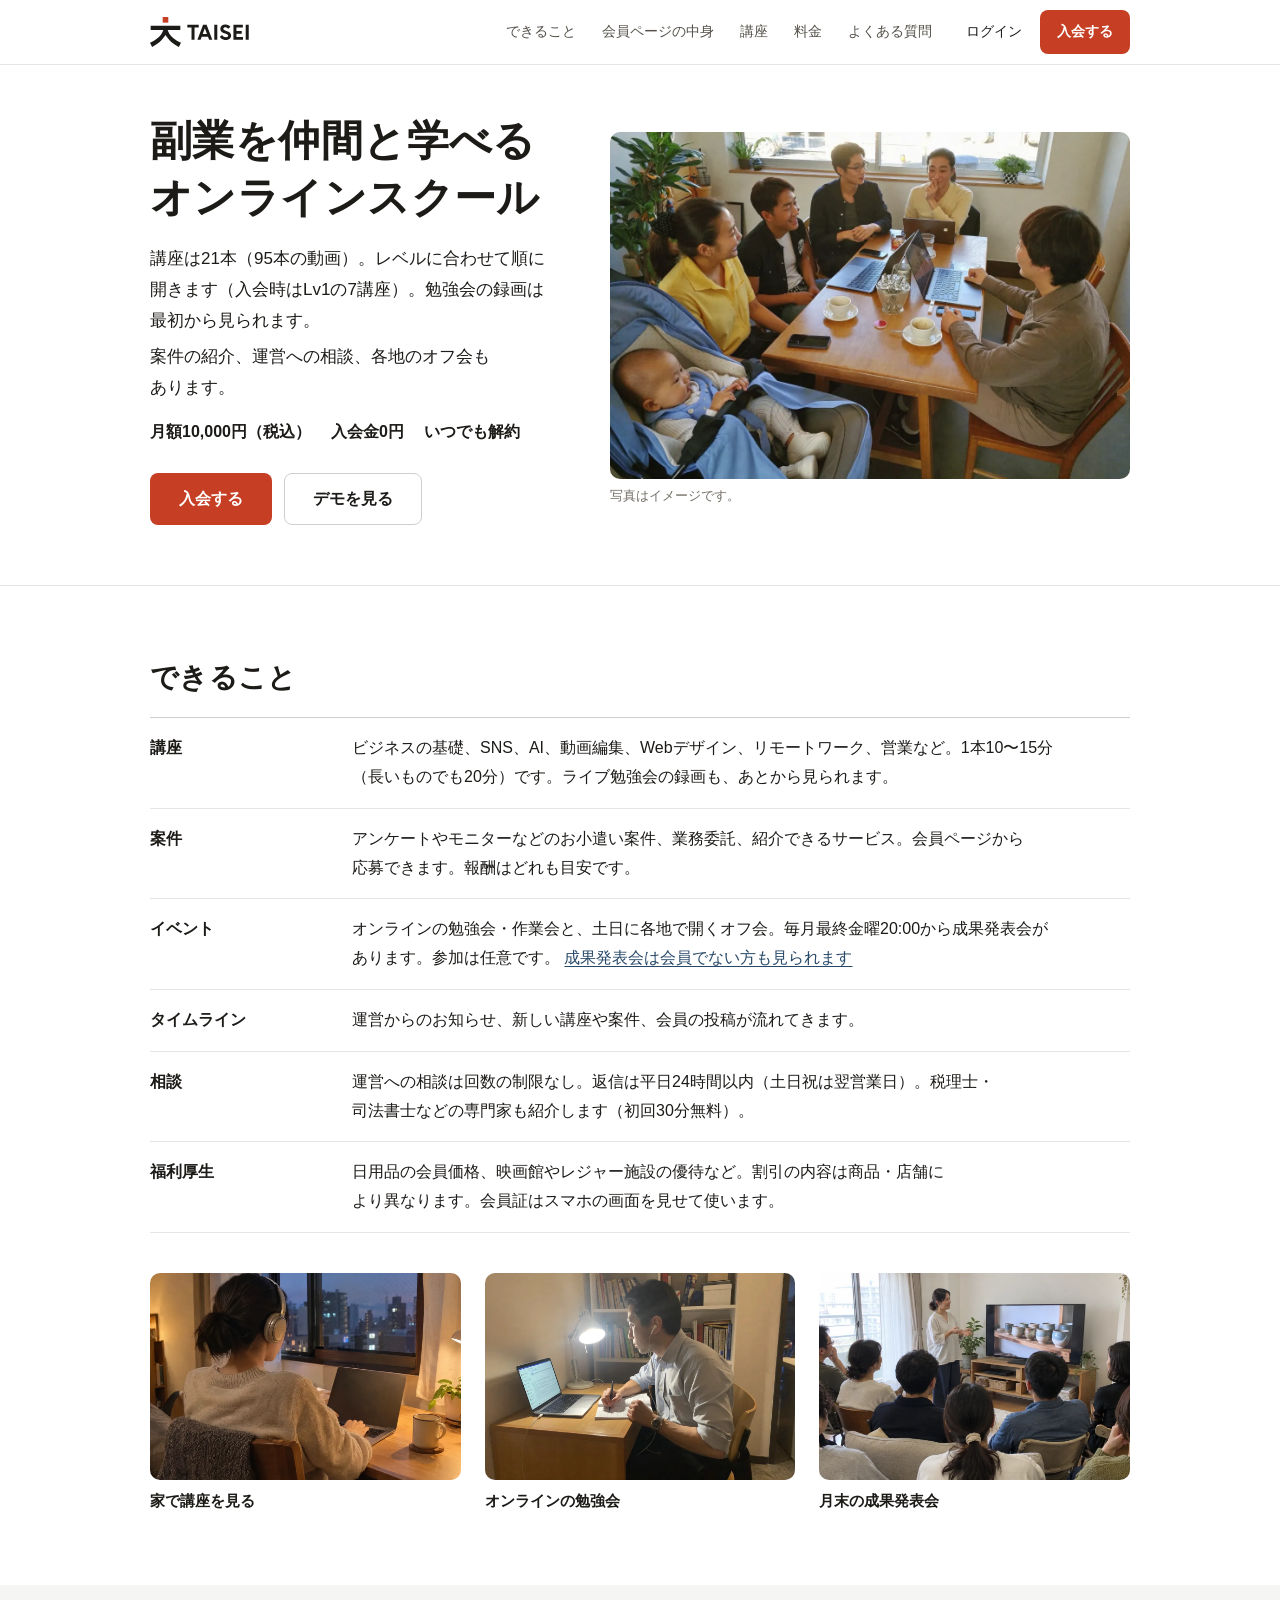
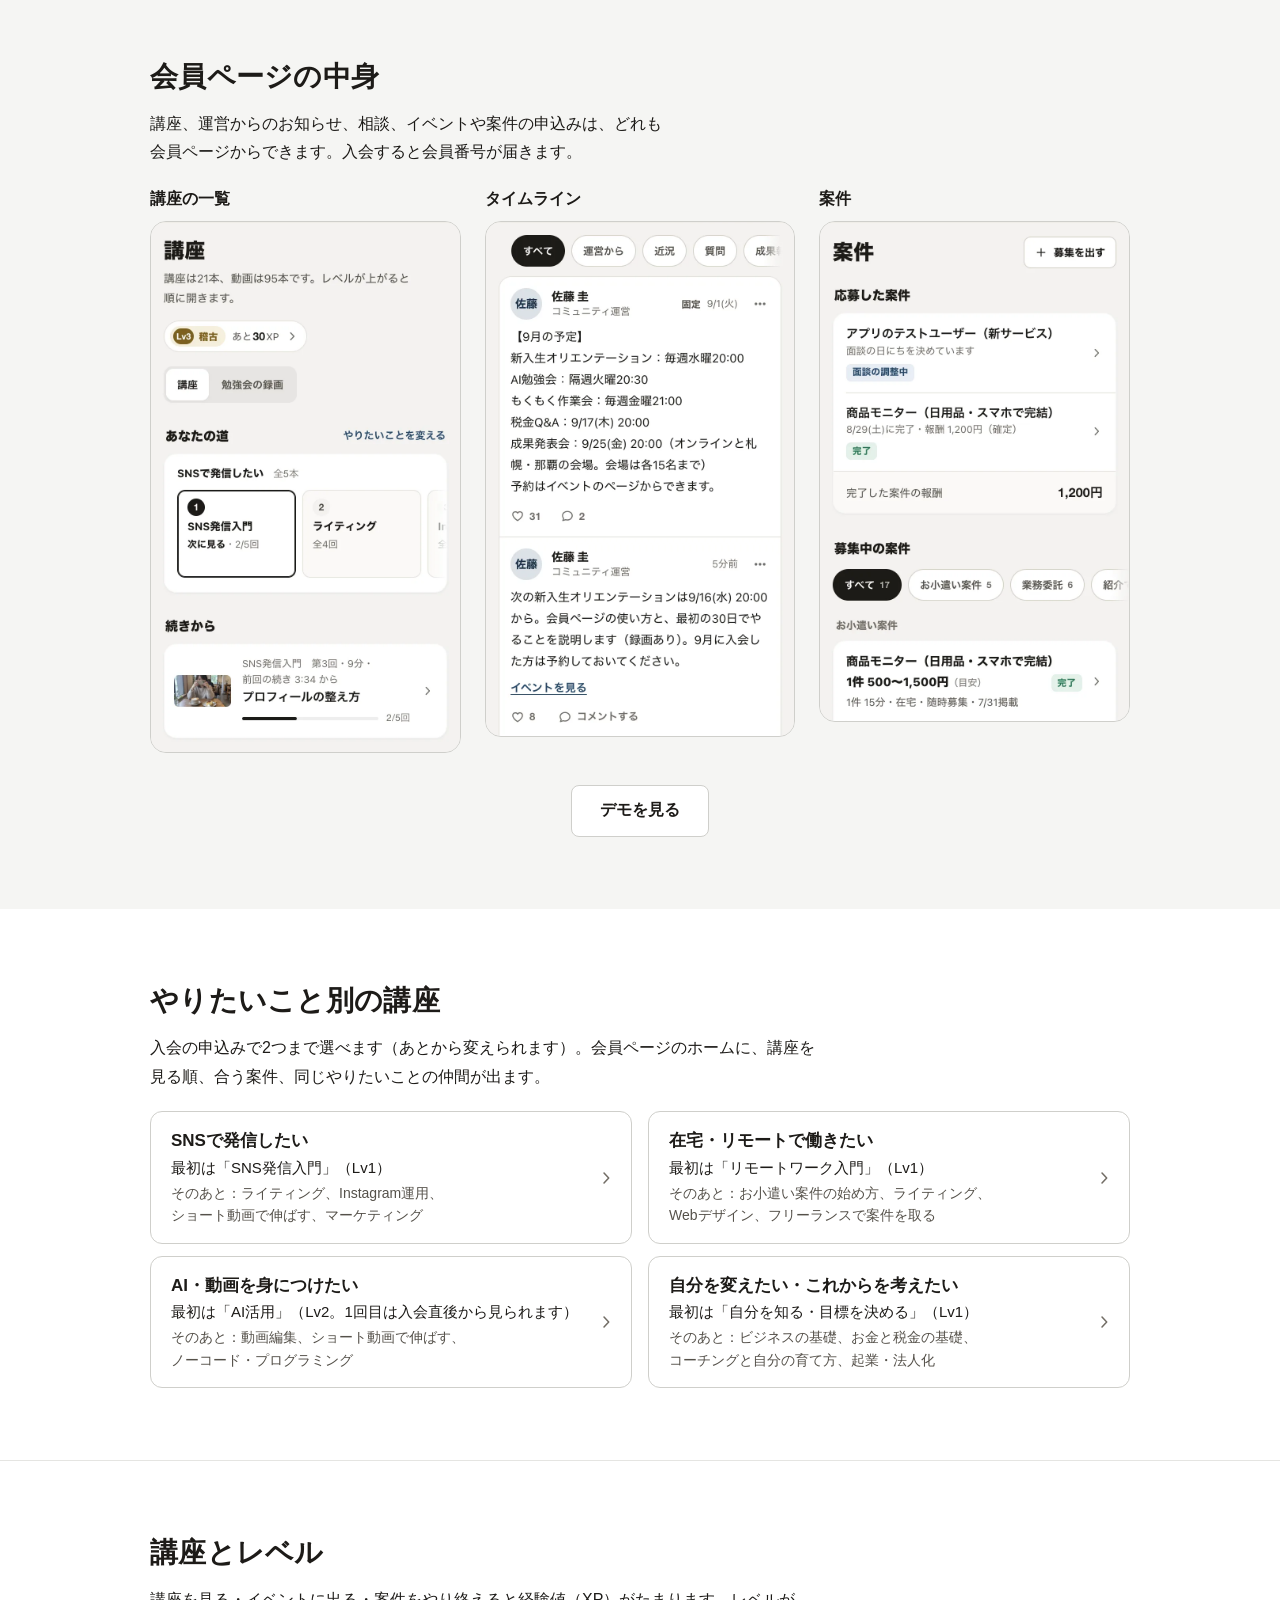
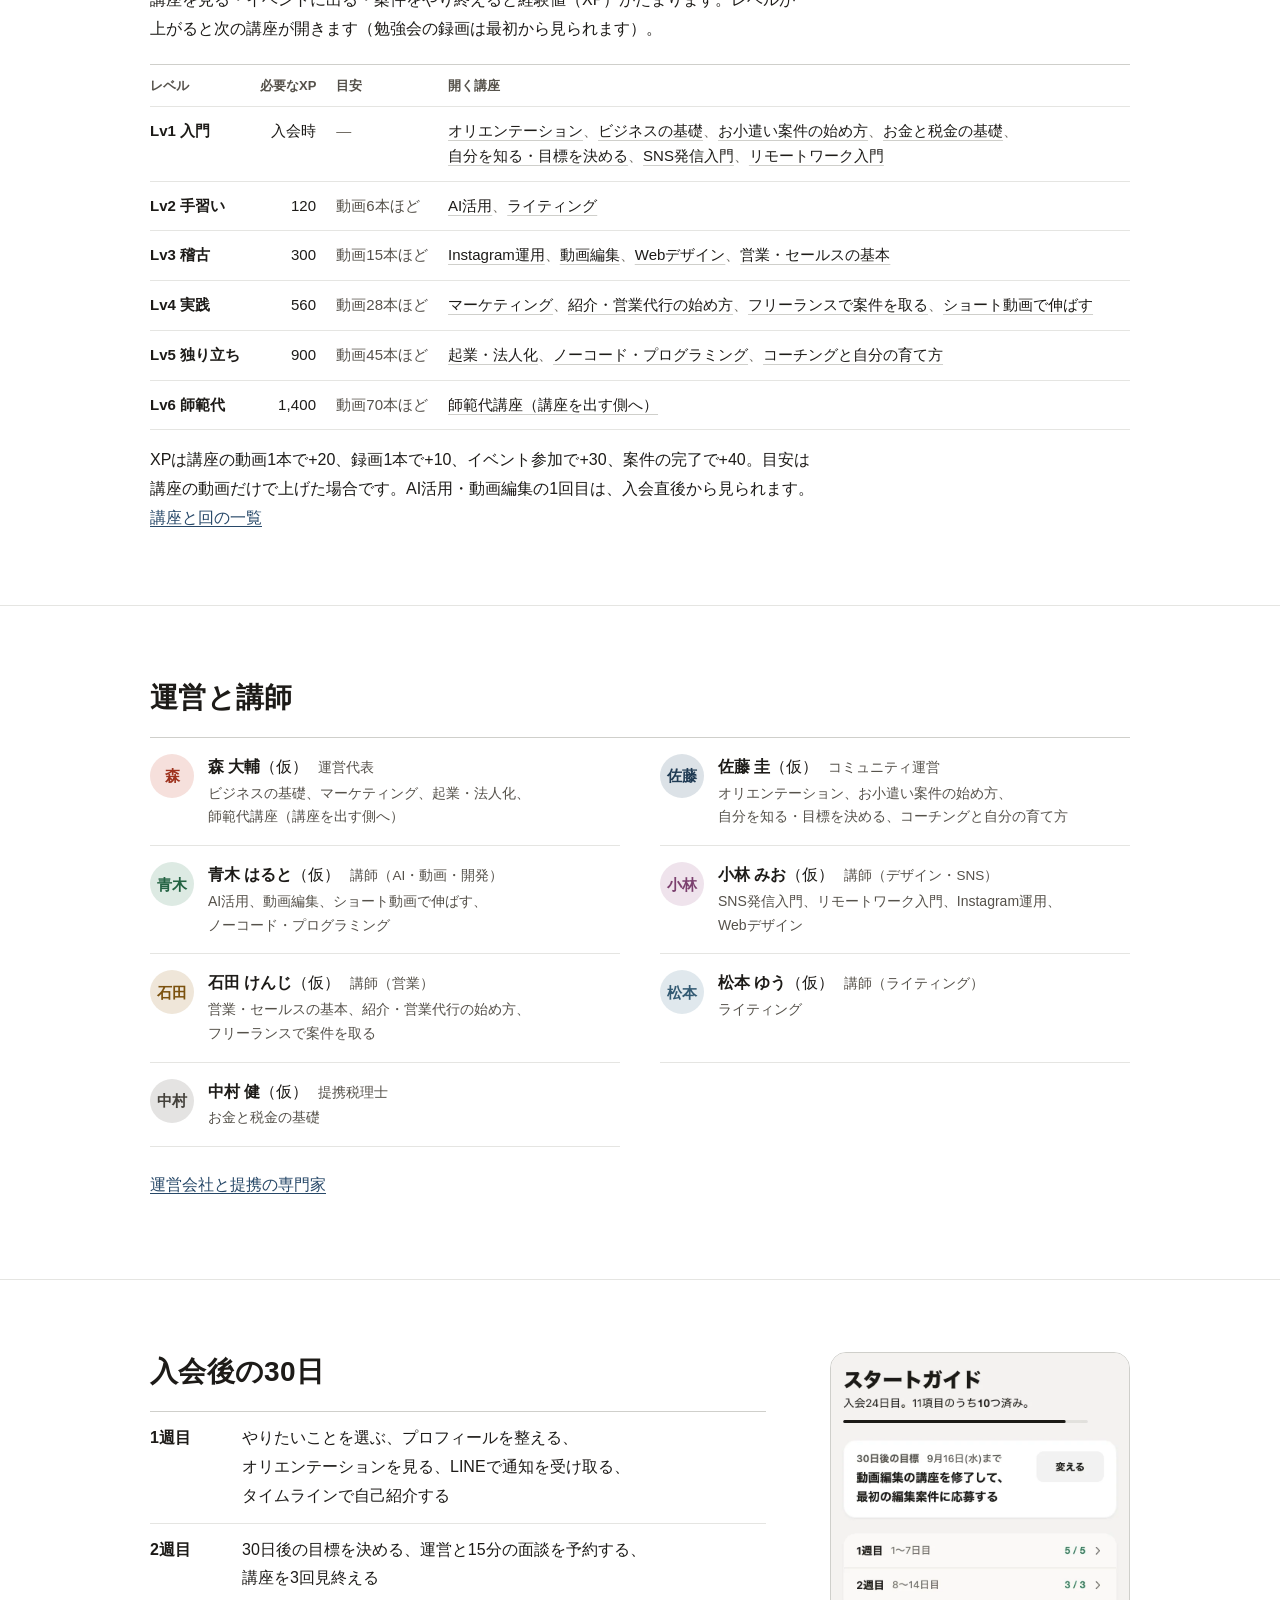
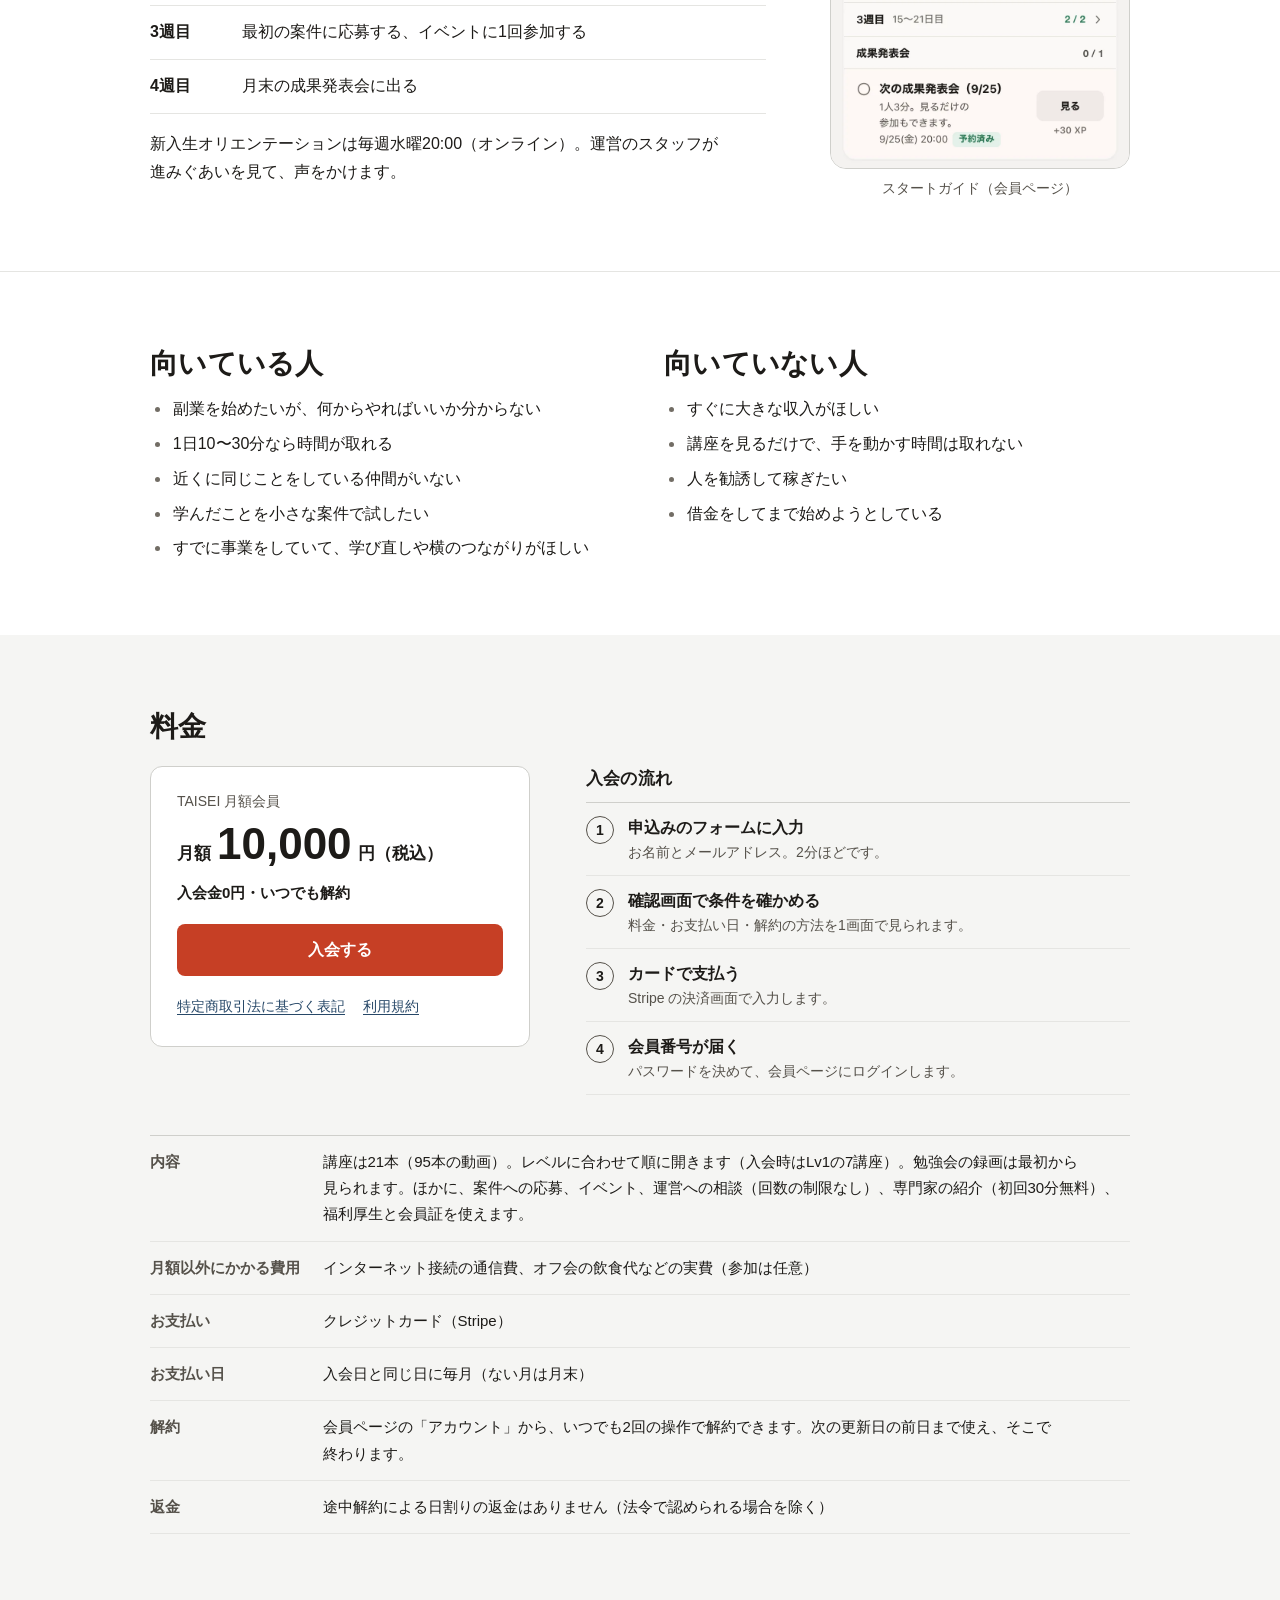
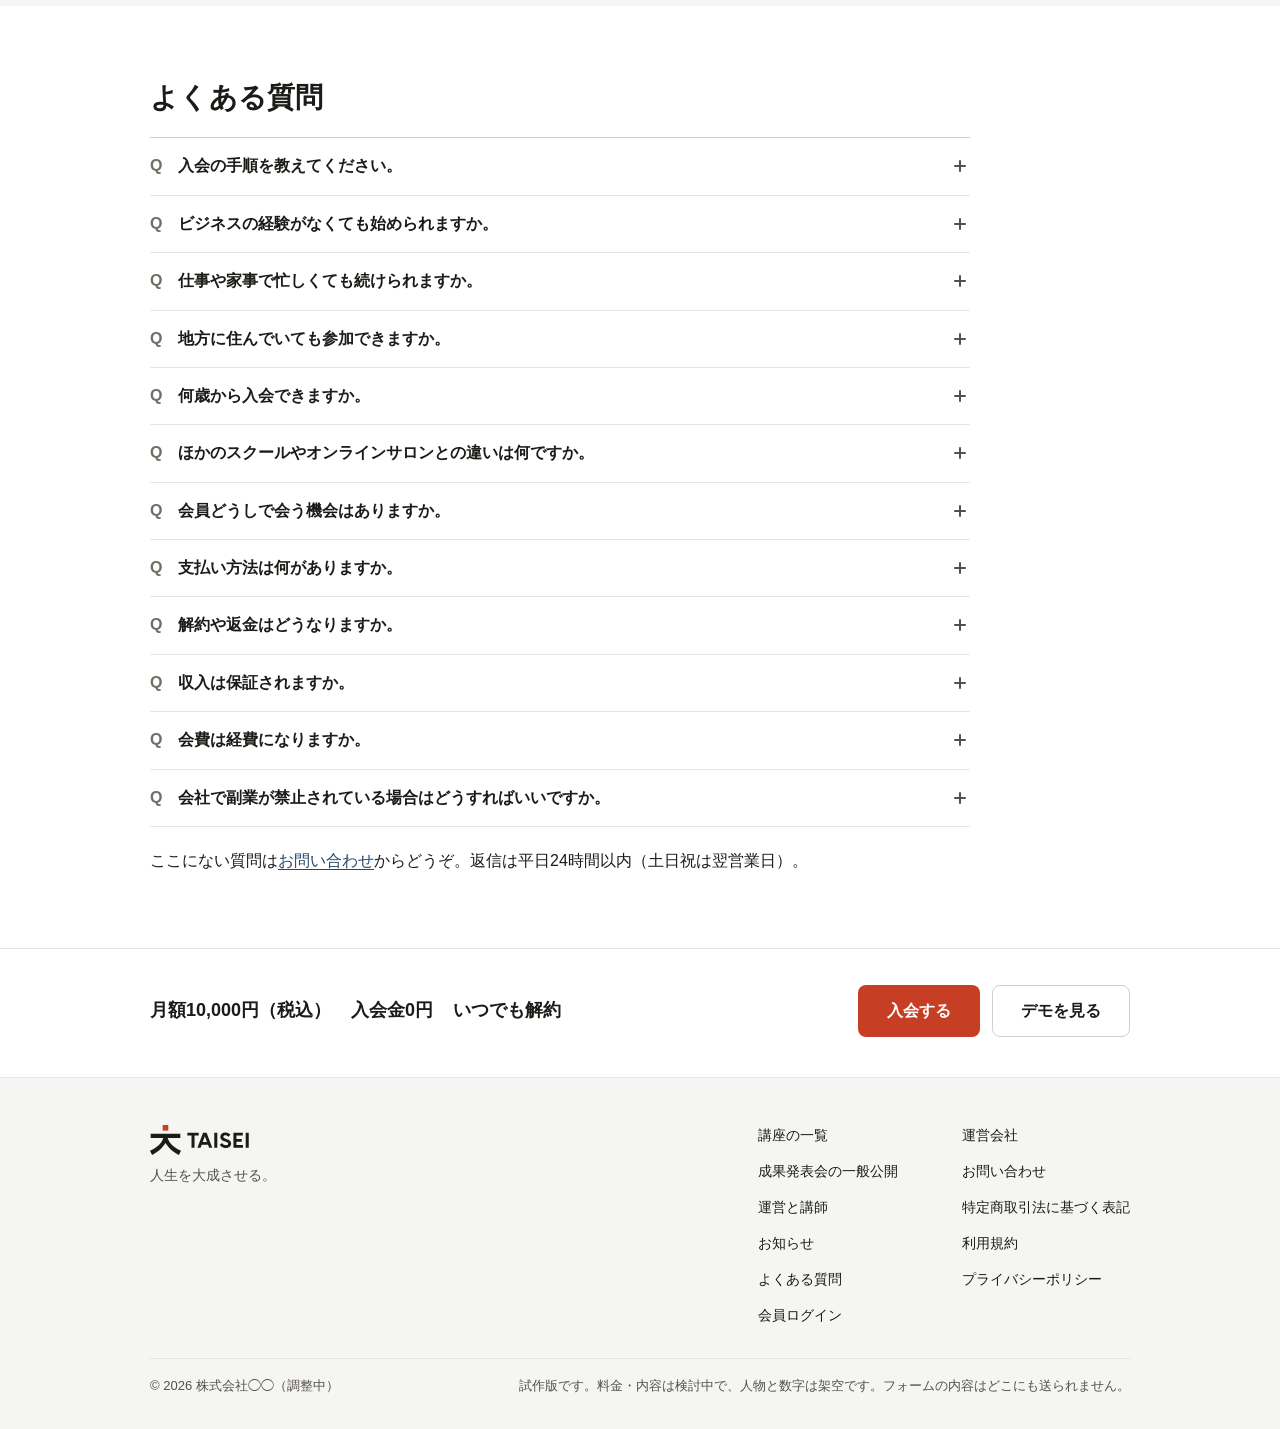
==== commit da3afec2: "やりたいこと別の道・「あったらいい」リクエスト・シェア・講座2本を追加 - 入会時・スタートガイドで「やりたいこと」を選ぶと、ホームに「あなたの道」 - 会員が欲しい案件・講座・イベントを出して＋1、" ====
--- a/index.html
+++ b/index.html
@@ -26,18 +26,18 @@
 <meta name="twitter:description" content="月額10,000円（税込）・入会金0円。副業の講座（レベルに合わせて順に開く）、案件の紹介、運営への相談、各地のオフ会。（試作版）">
 <meta name="twitter:image" content="https://playmark0227-svg.github.io/terakoya-preview/assets/img/og.png">
 <meta name="twitter:image:alt" content="カフェのテーブルでノートパソコンを広げて話す5人とベビーカーの赤ちゃんの写真。右に TAISEI のロゴと「人生を大成させる。」「副業を仲間と学べるオンラインスクール」の文字">
-<link rel="stylesheet" href="assets/css/tokens.css?v=20260926065925">
-<link rel="stylesheet" href="assets/css/site.css?v=20260926065925">
+<link rel="stylesheet" href="assets/css/tokens.css?v=20260930023954">
+<link rel="stylesheet" href="assets/css/site.css?v=20260930023954">
 </head>
 <body class="site">
 <div id="site"></div>
 <div id="toast" role="status" aria-live="polite"></div>
 <noscript><p style="padding:24px">このページを表示するには JavaScript を有効にしてください。</p></noscript>
 
-<script src="assets/js/data.js?v=20260926065925"></script>
-<script src="assets/js/ui.js?v=20260926065925"></script>
-<script src="assets/js/store.js?v=20260926065925"></script>
-<script src="assets/js/domain.js?v=20260926065925"></script>
-<script src="assets/js/site.js?v=20260926065925"></script>
+<script src="assets/js/data.js?v=20260930023954"></script>
+<script src="assets/js/ui.js?v=20260930023954"></script>
+<script src="assets/js/store.js?v=20260930023954"></script>
+<script src="assets/js/domain.js?v=20260930023954"></script>
+<script src="assets/js/site.js?v=20260930023954"></script>
 </body>
 </html>
--- a/assets/css/tokens.css
+++ b/assets/css/tokens.css
@@ -16,7 +16,7 @@
    ============================================================ */
 :root {
   /* 地 */
-  --paper: #f7f4ee;        /* 生成り（いまは使っていない） */
+  --paper: #f7f4ee;        /* 生成り。シェアの画像の地（ui.js の drawShareCard が読む） */
   --bg: #f3f2ef;           /* 会員ページの地（薄い灰） */
   --surface: #ffffff;
   --surface-2: #faf9f7;
--- a/assets/css/site.css
+++ b/assets/css/site.css
@@ -6,6 +6,8 @@
    - 会員ページの部品（app.css）は読み込まない。ここは body.site と .site-* で閉じる（顔の丸 .avatar だけ同じ名前）。
    - 本文の幅は2つだけ：980px（.site-wrap）と 820px（読むページの .site-wrap--narrow、紹介ページの中の .site-narrow）。
    - 表はひとつの形：外枠なし、上に --line-2、行の間に --line。
+   - やりたいこと：紹介ページの4つの面（.site-goals / .site-goal）、申込みの選ぶ欄（.site-goalpick / .site-goalopt。2つまで・選んだ順の数）、
+     講座の一覧の絞り込み（.site-cur__goals / .site-chip。いまのものは aria-current で墨）。成果発表会の一般公開は .site-show*。
    ============================================================ */
 
 body.site {
@@ -239,6 +241,30 @@
 @media (max-width: 640px) {
   .site-can > div { grid-template-columns: minmax(0, 1fr); padding: 14px 0; }
 }
+/* イベントの行の終わりの「成果発表会は会員でない方も見られます」（#/showcase へ）。リンクの途中では割らない */
+.site-can__more { white-space: nowrap; }
+@media (max-width: 360px) { .site-can__more { white-space: normal; } }
+
+/* ---------- やりたいこと別の講座（押せる4つの面。2列 → 640px 以下は1列） ---------- */
+.site-goals { display: grid; grid-template-columns: repeat(2, minmax(0, 1fr)); gap: 12px 16px; }
+.site-goal {
+  display: flex; align-items: center; gap: 12px; height: 100%; min-height: 44px; padding: 16px 16px 16px 20px;
+  border: 1px solid var(--line-2); border-radius: 12px; background: #fff; color: inherit; text-decoration: none; line-height: 1.6;
+  transition: border-color .15s, background .15s;
+}
+.site-goal:hover { border-color: var(--ink-2); background: var(--site-band); }
+.site-goal:hover .site-goal__name { text-decoration: underline; text-underline-offset: 3px; }
+/* 同じ段の2枚で行の数が違っても、題の高さをそろえる（中身は上に寄せ、右の矢印だけ縦の真ん中） */
+.site-goal__body { flex: 1; min-width: 0; align-self: flex-start; display: flex; flex-direction: column; gap: 2px; }
+.site-goal__name { font-size: 17px; font-weight: 700; line-height: 1.5; }
+.site-goal__first { font-size: 15px; }
+.site-goal__rest { font-size: 14px; color: var(--ink-2); }
+.site-goal .chev { flex: none; width: 18px; height: 18px; color: var(--ink-3); }
+@media (max-width: 640px) {
+  .site-goals { grid-template-columns: minmax(0, 1fr); gap: 10px; }
+  .site-goal { padding: 14px 12px 14px 16px; }
+  .site-goal__name { font-size: 16px; }
+}
 
 /* ---------- 会員ページの中身（スクリーンショット3枚。上の帯を切り、高さは1枚ずつ） ---------- */
 .site-shots { display: grid; grid-template-columns: repeat(3, minmax(0, 1fr)); gap: 24px; margin-top: 8px; align-items: start; }
@@ -435,6 +461,8 @@
   .site-foot__top { flex-direction: column; }
   .site-foot__nav { display: grid; grid-template-columns: auto minmax(0, 1fr); gap: 0 28px; width: 100%; }
   @media (max-width: 360px) { .site-foot__nav { column-gap: 22px; } }
+  /* 320px ほどでは、左の列の長い名前（成果発表会の一般公開）を2行にして、右の列のプライバシーポリシーを1行で入れる */
+  @media (max-width: 345px) { .site-foot__nav { grid-template-columns: fit-content(40%) minmax(0, 1fr); } }
 }
 
 /* ============================================================
@@ -527,6 +555,27 @@
   .site-field__foot .site-count { margin-top: 4px; }
   .site-field__foot .site-field__help { margin-top: 0; }
 }
+/* やりたいこと（任意・2つまで）。枠のある選ぶ面を2列に。選んだ順の数（1・2）を右に出す */
+fieldset.site-goalpick { border: 0; padding: 0; margin: 0 0 20px; min-width: 0; }
+.site-goalpick legend { padding: 0; }
+.site-goalpick__opts { display: grid; grid-template-columns: repeat(2, minmax(0, 1fr)); gap: 8px 10px; }
+.site-goalopt {
+  display: flex; align-items: center; gap: 10px; min-height: 48px; padding: 8px 12px; border: 1px solid var(--line-2); border-radius: 8px;
+  background: #fff; font-size: 15px; line-height: 1.5; cursor: pointer; transition: border-color .15s, background .15s;
+}
+.site-goalopt input { width: 20px; height: 20px; margin: 0; flex: none; accent-color: var(--accent); }
+.site-goalopt__txt { flex: 1; min-width: 0; }
+.site-goalopt__n { flex: none; min-width: 1.2em; font-size: 13px; font-weight: 700; color: var(--ink-2); text-align: right; }
+.site-goalopt:hover { border-color: var(--ink-2); }
+.site-goalopt:has(input:checked) { border-color: var(--ink); background: var(--site-band); font-weight: 700; }
+.site-goalopt:has(input:focus-visible) { border-color: var(--accent); box-shadow: var(--ring); }
+/* 2つ選んだあとの、ほかの2つ（押せない。字は読める濃さのまま） */
+.site-goalopt:has(input:disabled) { cursor: default; border-style: dashed; color: var(--ink-2); }
+.site-goalopt:has(input:disabled):hover { border-color: var(--line-2); }
+.site-goalpick__note { margin-top: 6px; font-size: 13.5px; color: var(--ink-2); line-height: 1.6; }
+.site-goalpick__note:empty { display: none; }
+@media (max-width: 400px) { .site-goalpick__opts { grid-template-columns: minmax(0, 1fr); } }
+.site-kv__sep { color: var(--ink-3); }
 .site-agree { margin-top: 6px; padding-top: 14px; border-top: 1px solid var(--line); }
 .site-check { display: flex; gap: 10px; align-items: flex-start; min-height: 44px; padding: 8px 0; font-size: 15px; line-height: 1.7; cursor: pointer; }
 .site-check input { width: 20px; height: 20px; margin: 3px 0 0; flex: none; accent-color: var(--accent); }
@@ -596,6 +645,8 @@
 .site-done__next ol { margin-top: 2px; padding-left: 1.4em; list-style: decimal; }
 .site-done__next li + li { margin-top: 4px; }
 .site-done__next p { margin-top: 10px; }
+.site-done__next li.is-done { color: var(--ink-2); }
+.site-done__ok { margin-left: 4px; font-size: 14px; color: var(--ok); white-space: nowrap; }
 
 /* ============================================================
    読むページ（運営と講師・運営会社・講座の一覧・お知らせ・見つからない）
@@ -640,6 +691,52 @@
 .site-cur__no { color: var(--ink-2); font-size: 14px; }
 .site-cur__min { color: var(--ink-2); font-size: 14px; white-space: nowrap; }
 @media (max-width: 640px) { .site-cur__lessons li { grid-template-columns: 3.6em minmax(0, 1fr) auto; gap: 8px; } }
+/* やりたいことの絞り込み（リンクの並び。いまのものは墨で塗る） */
+.site-cur__goals { margin-top: 20px; }
+.site-cur__goalsttl { font-size: 14px; font-weight: 700; color: var(--ink-2); line-height: 1.5; }
+.site-cur__goals ul { display: flex; flex-wrap: wrap; gap: 8px; margin-top: 8px; }
+.site-chip {
+  display: inline-flex; align-items: center; min-height: 40px; padding: 0 14px; border: 1px solid var(--line-2); border-radius: 999px;
+  background: #fff; color: var(--ink); font-size: 14.5px; font-weight: 600; line-height: 1.3; text-decoration: none; white-space: nowrap;
+}
+.site-chip:hover { border-color: var(--ink-2); }
+.site-chip[aria-current] { background: var(--ink); border-color: var(--ink); color: var(--ink-inv); }
+@media (max-width: 860px) { .site-chip { min-height: 44px; } }
+.site-cur__path { margin-top: 36px; }
+.site-cur__ord { margin-right: 6px; color: var(--ink-2); font-weight: 700; }
+/* AI・動画の1回目（freeFirst）はレベルに関係なく開く */
+.site-cur__free { margin-top: 2px; font-size: 14px; font-weight: 700; color: var(--ok); }
+
+/* ---------- 成果発表会の一般公開（#/showcase） ---------- */
+.site-show__top { display: grid; grid-template-columns: minmax(0, 1fr) minmax(0, 300px); gap: 24px 32px; align-items: start; margin-top: 24px; }
+.site-show__next .site-h3 { margin-bottom: 2px; color: var(--ink-2); font-size: 14px; }
+.site-show__when { font-size: clamp(20px, 5.4vw, 24px); font-weight: 800; line-height: 1.45; }
+.site-show .site-show__kv { margin-top: 12px; }
+.site-show__photo { margin: 6px 0 0; }
+.site-show__photo .site-photos__img { aspect-ratio: 3 / 2; }
+.site-show__form { margin-top: 28px; }
+.site-show__form .site-panel__ttl { font-size: 17px; margin-bottom: 14px; }
+.site-show__privacy { margin: -4px 0 16px; font-size: 14px; color: var(--ink-2); line-height: 1.7; }
+.site-show__member { font-size: 15px; }
+.site-show__empty { margin-top: 24px; }
+.site-show__emptyttl { font-size: 17px; font-weight: 700; }
+/* 送った直後に受付が切れていた（申し込めなかった）。誤りの知らせと同じ色 */
+.site-show__empty--err { background: var(--accent-weak); border-color: transparent; scroll-margin-top: 90px; }
+.site-show__empty--err .site-show__emptyttl { color: var(--accent-ink); }
+.site-show__acts { display: flex; flex-wrap: wrap; align-items: center; gap: 10px 16px; margin-top: 20px; }
+.site-show__done { margin-top: 20px; }
+.site-show__done > .site-kv { margin-top: 0; }
+.site-show__after { margin-top: 14px; padding-top: 12px; border-top: 1px solid var(--line); font-size: 15px; }
+@media (max-width: 760px) {
+  .site-show__top { grid-template-columns: minmax(0, 1fr); }
+  .site-show__photo { max-width: 420px; }
+}
+@media (max-width: 640px) {
+  .site-show__acts .site-btn { flex: 1 1 auto; }
+  .site-show__form { margin-top: 24px; }
+  /* スマホでは写真を出さない（案内のすぐ下に申込みを置くため） */
+  .site-show__photo { display: none; }
+}
 
 /* お知らせ */
 .site-news { margin-top: 24px; border-top: 1px solid var(--line-2); }
